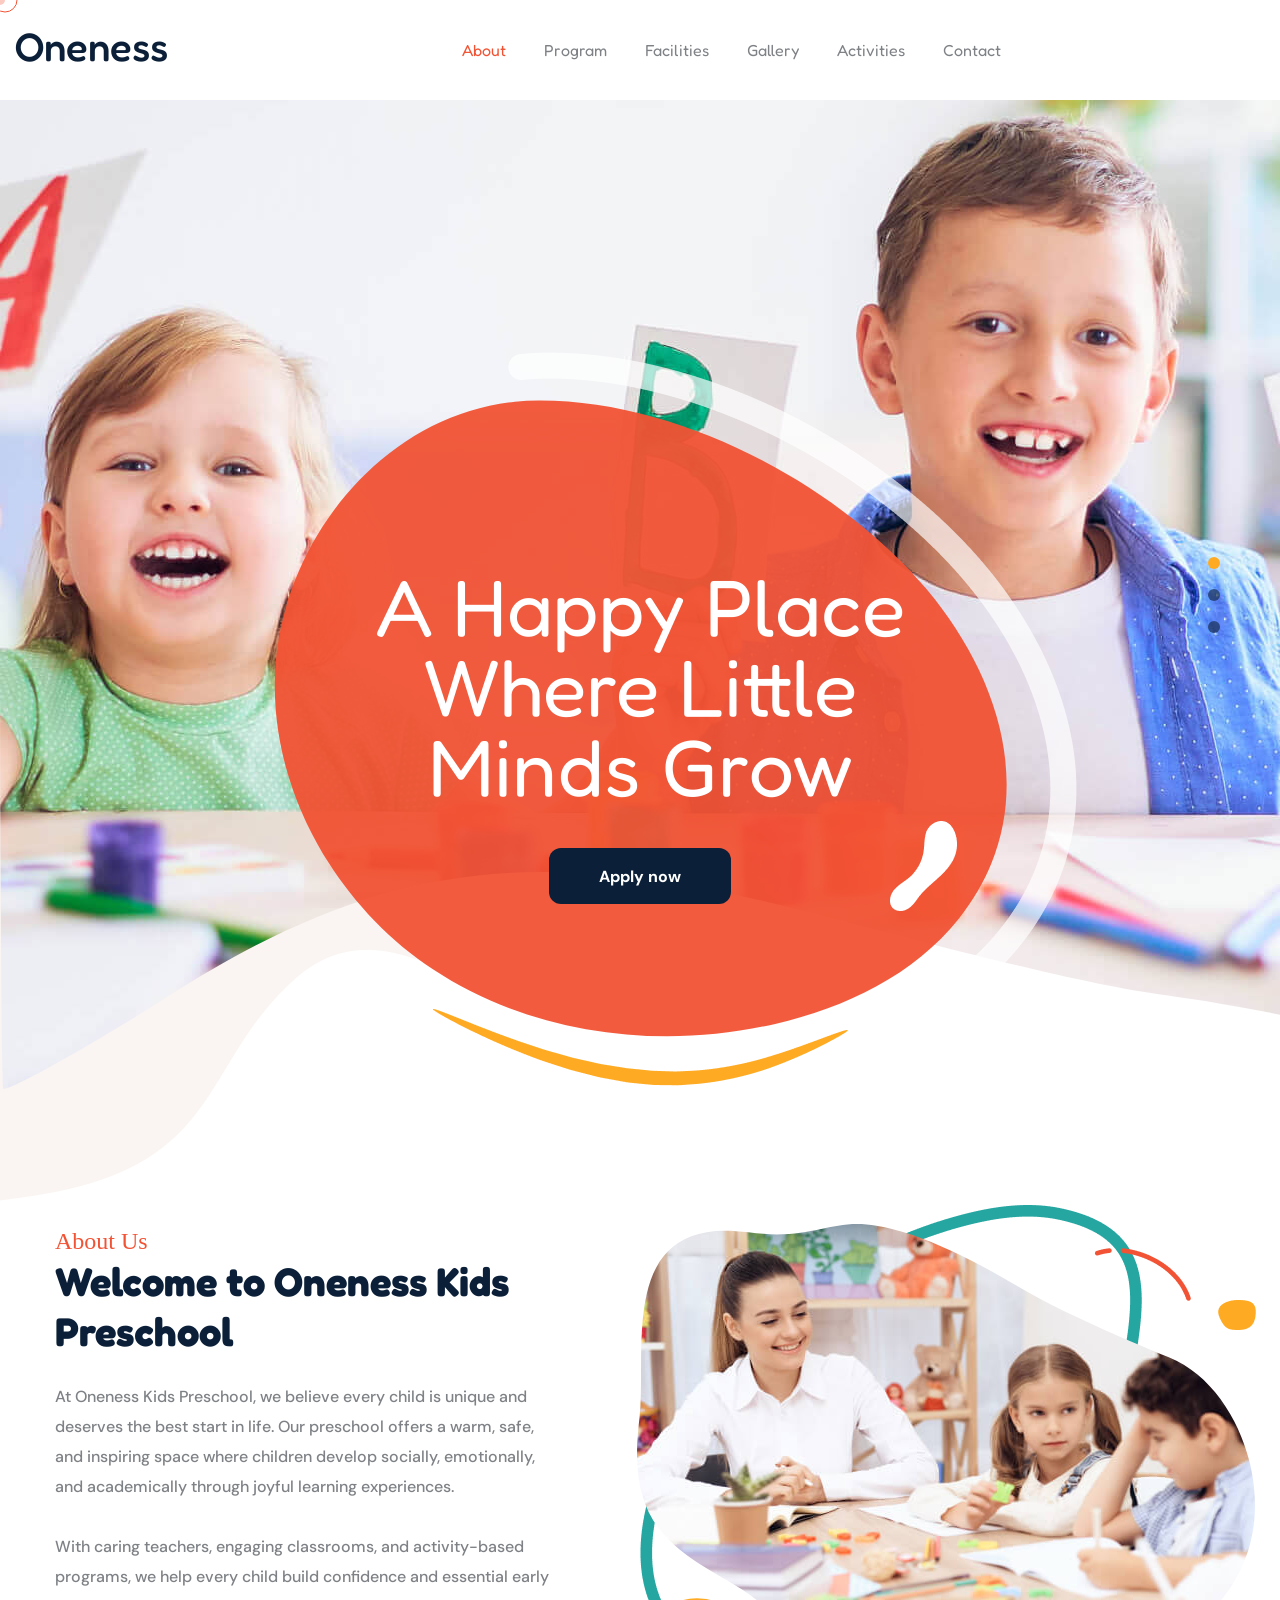
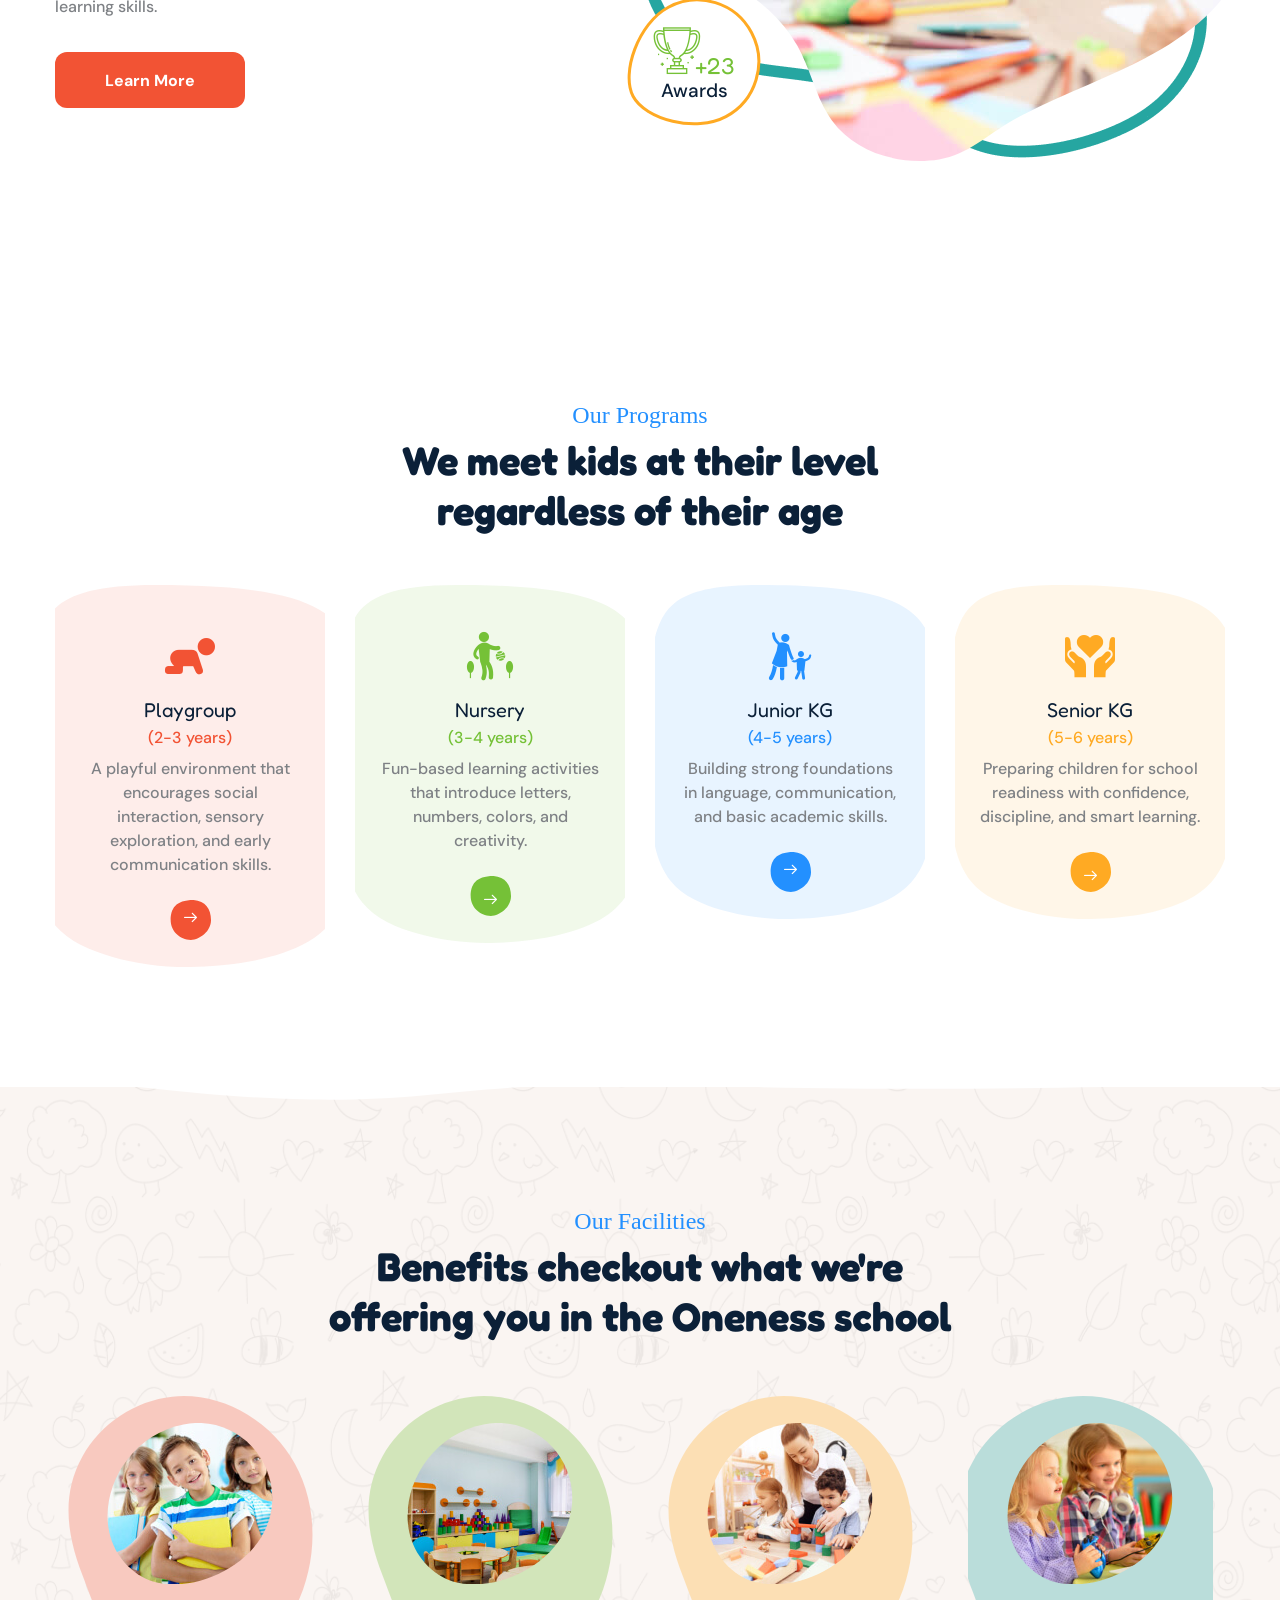
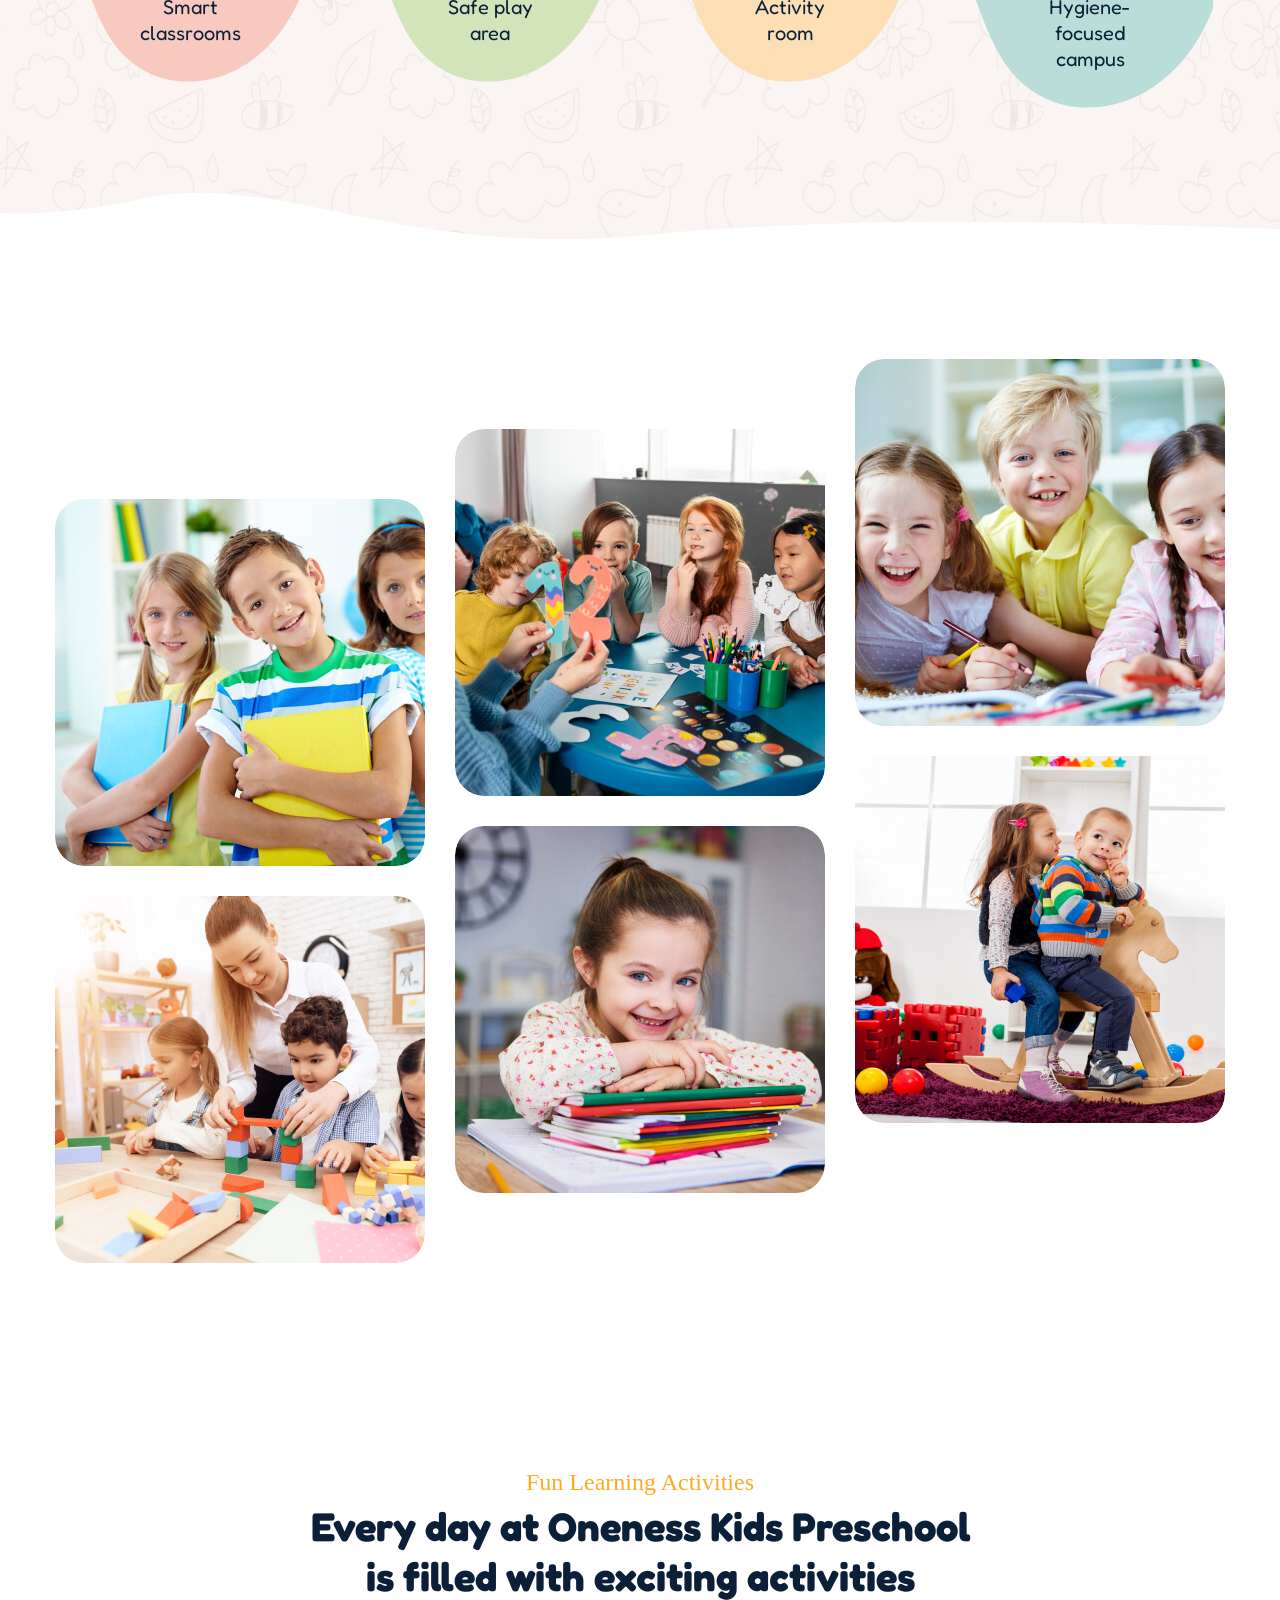
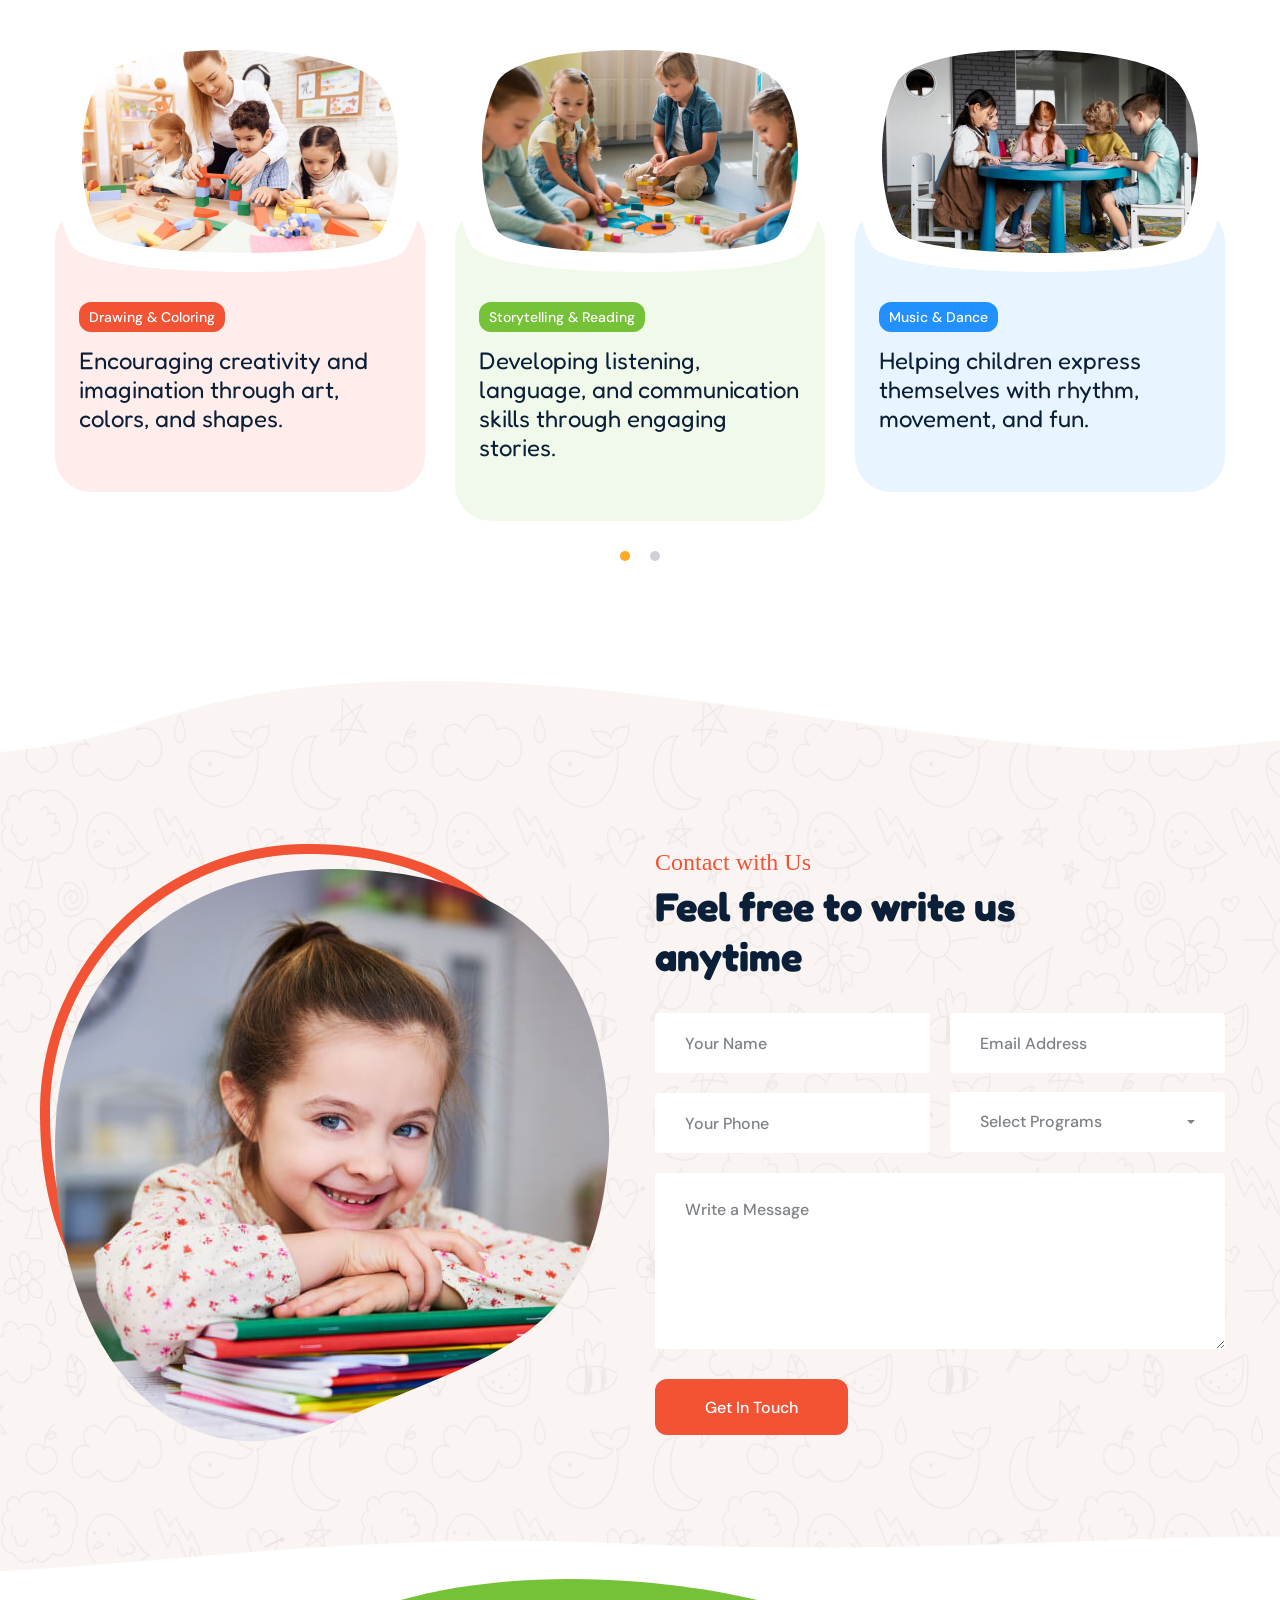
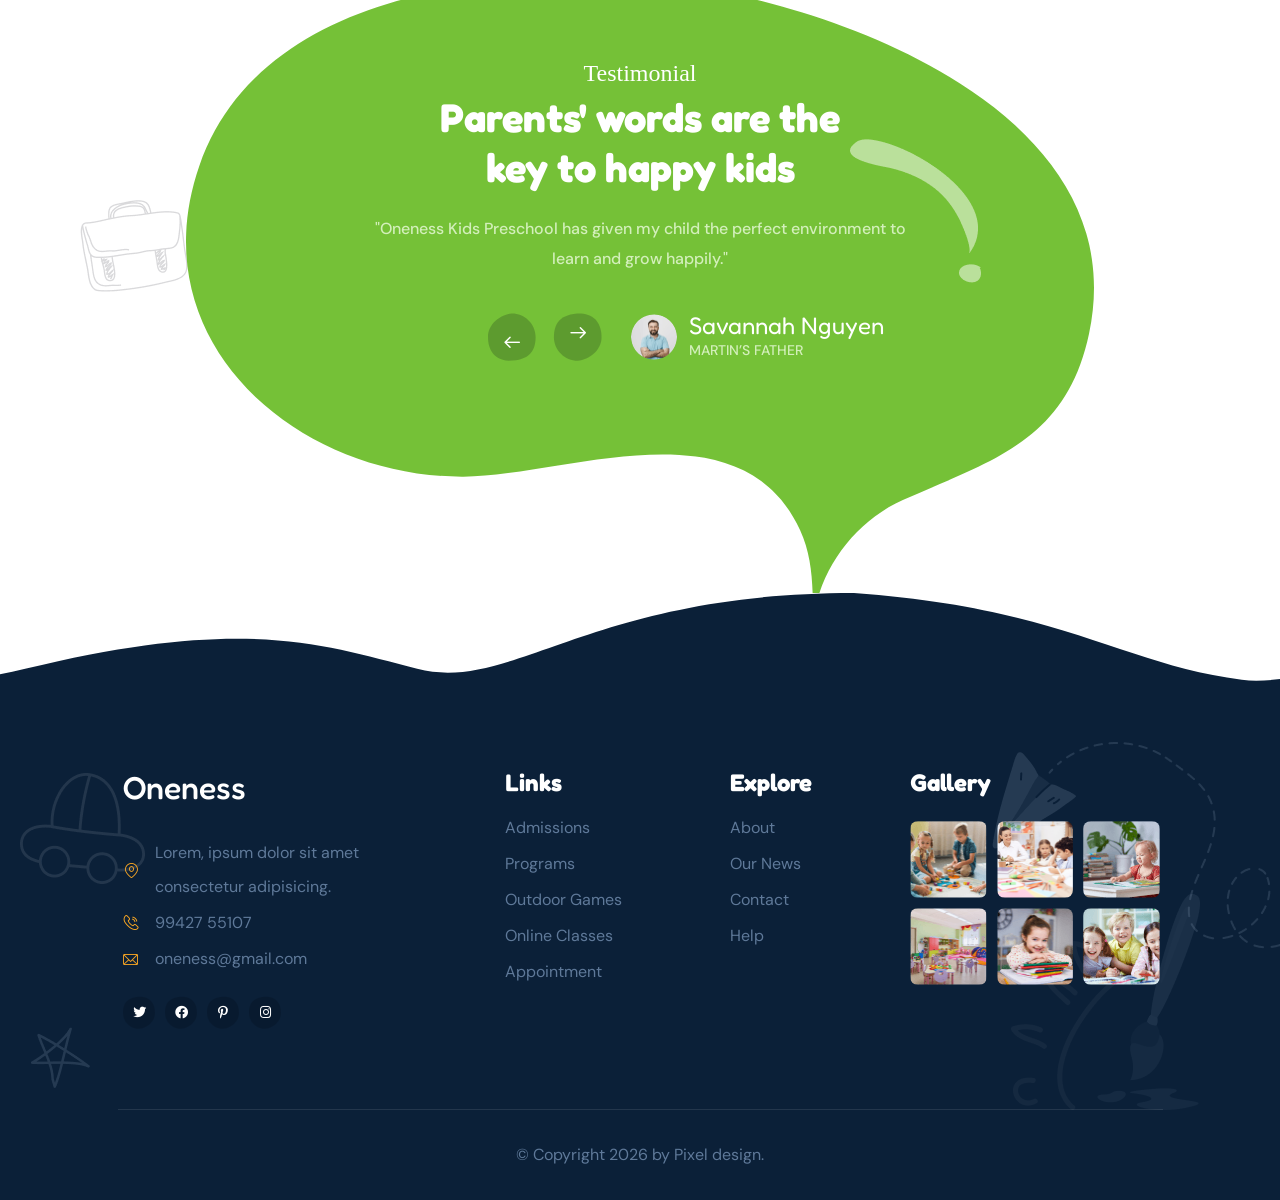
==== index.html @ 2bb71df6 "fiveth commit" ====
<!DOCTYPE html>
<html lang="en">

<head>
	<meta charset="UTF-8" />
	<meta name="viewport" content="width=device-width, initial-scale=1.0" />
	<title>Home Two || Kidearn || HTML Template For Kindergarten & Baby Care</title>
	<!-- favicons Icons -->
	<link rel="apple-touch-icon" sizes="180x180" href="assets/images/favicons/apple-touch-icon.png" />
	<link rel="icon" type="image/png" sizes="32x32" href="assets/images/favicons/favicon-32x32.png" />
	<link rel="icon" type="image/png" sizes="16x16" href="assets/images/favicons/favicon-16x16.png" />
	<link rel="manifest" href="assets/images/favicons/site.webmanifest" />
	<meta name="description"
		content="Kidearn is a modern HTML Template for kindergarten, preschool, nursery and primary schools. The template perfectly fits for child care, babysitting, education and children related schools, websites and businesses." />

	<!-- fonts -->
	<link rel="preconnect" href="https://fonts.googleapis.com">
	<link rel="preconnect" href="https://fonts.googleapis.com">
	<link rel="preconnect" href="https://fonts.gstatic.com" crossorigin>
	<link
		href="https://fonts.googleapis.com/css2?family=DM+Sans:ital,opsz,wght@0,9..40,400;0,9..40,500;0,9..40,600;0,9..40,700;1,9..40,400;1,9..40,500;1,9..40,600;1,9..40,700&family=Fredoka:wght@700&family=Schoolbell&display=swap"
		rel="stylesheet">

	<link rel="stylesheet" href="assets/vendors/bootstrap/css/bootstrap.min.css" />
	<link rel="stylesheet" href="assets/vendors/bootstrap-select/bootstrap-select.min.css" />
	<link rel="stylesheet" href="assets/vendors/animate/animate.min.css" />
	<link rel="stylesheet" href="assets/vendors/fontawesome/css/all.min.css" />
	<link rel="stylesheet" href="assets/vendors/jquery-ui/jquery-ui.css" />
	<link rel="stylesheet" href="assets/vendors/jarallax/jarallax.css" />
	<link rel="stylesheet" href="assets/vendors/jquery-magnific-popup/jquery.magnific-popup.css" />
	<link rel="stylesheet" href="assets/vendors/nouislider/nouislider.min.css" />
	<link rel="stylesheet" href="assets/vendors/nouislider/nouislider.pips.css" />
	<link rel="stylesheet" href="assets/vendors/tiny-slider/tiny-slider.css" />
	<link rel="stylesheet" href="assets/vendors/kidearn-icons/style.css" />
	<link rel="stylesheet" href="assets/vendors/owl-carousel/css/owl.carousel.min.css" />
	<link rel="stylesheet" href="assets/vendors/owl-carousel/css/owl.theme.default.min.css" />

	<!-- template styles -->
	<link rel="stylesheet" href="assets/css/kidearn.css" />
</head>

<body class="custom-cursor">

	<div class="custom-cursor__cursor"></div>
	<div class="custom-cursor__cursor-two"></div>

	<div class="preloader">
		<div class="preloader__image" style="background-image: url(assets/images/loader.png);"></div>
	</div>
	<!-- /.preloader -->
	<div class="page-wrapper">
		<header class="main-header main-header--two sticky-header sticky-header--one-page">
			<div class="container-fluid">
				<div class="main-header__inner">
					<div class="main-header__logo">
						<a href="index.html">
							<!-- <img src="assets/images/logo-dark.png" alt="Kidearn HTML" width="139"> -->
							 <h1>Oneness</h1>
						</a>
					</div><!-- /.main-header__logo -->

					<nav class="main-header__nav main-menu">
						<ul class="main-menu__list one-page-scroll-menu">
							<li class="scrollToLink"><a href="">About</a></li>
							<li class="scrollToLink"><a href="">Program</a></li>
							<li class="scrollToLink"><a href="">Facilities</a></li>
							<li class="scrollToLink"><a href="">Gallery</a></li>
							<li class="scrollToLink"><a href="">Activities</a></li>
							<li class="scrollToLink"><a href="">Contact</a></li>
						</ul>
					</nav><!-- /.main-header__nav -->
					<div class="main-header__right">
						<div class="mobile-nav__btn mobile-nav__toggler">
							<span></span>
							<span></span>
							<span></span>
						</div><!-- /.mobile-nav__toggler -->
						
					</div><!-- /.main-header__right -->
				</div><!-- /.main-header__inner -->
			</div><!-- /.container-fluid -->
		</header><!-- /.main-header -->
		<!--Hero Banner Start-->
		<section class="banner-two" id="home">
			<div class="banner-two__shape1 kidearn-splax"
				style="background-image: url(assets/images/shapes/banner-2-shape-1.png);" data-para-options='{
		"orientation": "up",
		"scale": 1.1,
		"overflow": true
		}'>
			</div>
			<div class="banner-two__carousel kidearn-owl__carousel owl-carousel" data-owl-options='{
		"loop": true,
		"animateOut": "fadeOut",
		"animateIn": "fadeInUpBig",
		"items": 1,
		"autoplay": true,
		"autoplayTimeout": 7000,
		"smartSpeed": 1000,
		"nav": false,
        "navText": ["<span class=\"icon-left-arrow\"></span>","<span class=\"icon-right-arrow\"></span>"],
		"dots": true,
		"margin": 0
	    }'>
				<div class="item">
					<div class="banner-two__item">
						<div class="banner-two__bg"
							style="background-image: url(assets/images/backgrounds/hero-banner-2.jpg);"></div>
						<div class="container">
							<div class="row">
								<div class="col-lg-12">
									<div class="banner-two__content">
										<div class="banner-two__shape2">
											<img src="assets/images/shapes/banner-2-shape-2.png" alt="kidearn" />
										</div>
										<div class="banner-two__shape3">
											<svg viewBox="0 0 73 73" fill="none" xmlns="http://www.w3.org/2000/svg">
												<circle cx="36" cy="36" r="28" stroke="#FFAA23" stroke-width="14" />
											</svg>
										</div>
										<div class="banner-two__shape4">
											<img src="assets/images/shapes/banner-2-shape-4.png" alt="kidearn" />
										</div>
										<div class="banner-two__shape5">
											<img src="assets/images/shapes/banner-2-shape-3.png" alt="kidearn" />
										</div>
										<div class="banner-two__content__bg"></div>
										<h2 class="banner-two__content__title">A Happy Place <br> Where Little <br>
											Minds Grow</h2>
										<a href="" class="kidearn-btn">
											<span>Apply now</span>
										</a>
									</div>
								</div>
							</div>
						</div>
					</div>
				</div><!-- slider-item -->
				<div class="item">
					<div class="banner-two__item">
						<div class="banner-two__bg"
							style="background-image: url(assets/images/backgrounds/hero-banner-2-2.jpg);"></div>
						<div class="container">
							<div class="row">
								<div class="col-lg-12">
									<div class="banner-two__content">
										<div class="banner-two__shape2">
											<img src="assets/images/shapes/banner-2-shape-2.png" alt="kidearn" />
										</div>
										<div class="banner-two__shape3">
											<svg viewBox="0 0 73 73" fill="none" xmlns="http://www.w3.org/2000/svg">
												<circle cx="36" cy="36" r="28" stroke="#FFAA23" stroke-width="14" />
											</svg>
										</div>
										<div class="banner-two__shape4">
											<img src="assets/images/shapes/banner-2-shape-4.png" alt="kidearn" />
										</div>
										<div class="banner-two__shape5">
											<img src="assets/images/shapes/banner-2-shape-3.png" alt="kidearn" />
										</div>
										<div class="banner-two__content__bg"></div>
										<h2 class="banner-two__content__title">A Happy Place <br> Where Little <br>
											Minds Grow</h2>
										<a href="" class="kidearn-btn">
											<span>Apply now</span>
										</a>
									</div>
								</div>
							</div>
						</div>
					</div>
				</div><!-- slider-item -->
				<div class="item">
					<div class="banner-two__item">
						<div class="banner-two__bg"
							style="background-image: url(assets/images/backgrounds/hero-banner-2-3.jpg);"></div>
						<div class="container">
							<div class="row">
								<div class="col-lg-12">
									<div class="banner-two__content">
										<div class="banner-two__shape2">
											<img src="assets/images/shapes/banner-2-shape-2.png" alt="kidearn" />
										</div>
										<div class="banner-two__shape3">
											<svg viewBox="0 0 73 73" fill="none" xmlns="http://www.w3.org/2000/svg">
												<circle cx="36" cy="36" r="28" stroke="#FFAA23" stroke-width="14" />
											</svg>
										</div>
										<div class="banner-two__shape4">
											<img src="assets/images/shapes/banner-2-shape-4.png" alt="kidearn" />
										</div>
										<div class="banner-two__shape5">
											<img src="assets/images/shapes/banner-2-shape-3.png" alt="kidearn" />
										</div>
										<div class="banner-two__content__bg"></div>
										<h2 class="banner-two__content__title">A Happy Place <br> Where Little <br>
											Minds Grow</h2>
										<a href="" class="kidearn-btn">
											<span>Apply now</span>
										</a>
									</div>
								</div>
							</div>
						</div>
					</div>
				</div><!-- slider-item -->
			</div>
		</section>
		<section class="about-two" id="about">
			<div class="container">
				<div class="row">
					<div class="col-xl-6 wow fadeInLeft" data-wow-delay="200ms">
						<div class="about-two__content">
							<div class="sec-title text-left">

								<h6 class="sec-title__tagline">About Us</h6><!-- /.sec-title__tagline -->

								<h3 class="sec-title__title">Welcome to Oneness Kids Preschool</h3>
								<!-- /.sec-title__title -->
							</div><!-- /.sec-title -->
							<p class="about-two__content__text">
								At Oneness Kids Preschool, we believe every child is unique and deserves the best start in life. Our preschool offers a warm, safe, and inspiring space where children develop socially, emotionally, and academically through joyful learning experiences.
<br><br>With caring teachers, engaging classrooms, and activity-based programs, we help every child build confidence and essential early learning skills.

							</p>
							<a href="" class="kidearn-btn">
								<span>Learn More</span>
							</a>
						</div>
					</div>
					<div class="col-xl-6 wow fadeInRight" data-wow-delay="300ms">
						<div class="about-two__image">
							<div class="about-two__image__one kidearn-tilt"
								data-tilt-options='{ "glare": false, "maxGlare": 0, "maxTilt": 5, "speed": 700, "scale": 1 }'>
								<img src="assets/images/resources/about-2-1.jpg" alt="kidearn" />
							</div>
							<div class="about-two__image__border wow fadeInUp" data-wow-delay="400ms">
								<img src="assets/images/shapes/about-2-shape-1.png" alt="kidearn" />
							</div>
							<div class="about-two__image__leaf kidearn-splax" data-para-options='{
						"orientation": "right",
						"scale": 1.5,
						"overflow": true
						}'>
								<img src="assets/images/shapes/about-2-shape-2.png" alt="kidearn" />
							</div>
							<div class="about-two__awards wow fadeInUp" data-wow-delay="500ms">
								<div class="about-two__awards__bg">
									<svg xmlns="http://www.w3.org/2000/svg" viewBox="0 0 134 128">
										<path
											d="M41.3822 9.23544C71.4687 -6.84672 108.734 4.59028 124.619 34.801C140.508 65.02 129.004 102.563 98.9119 118.648C83.9233 126.66 63.7648 127.448 45.7028 123.188C27.5873 118.916 12.0817 109.694 6.05221 98.2289C0.0207618 86.7604 1.14682 68.6365 7.80242 51.1134C14.4384 33.6419 26.3954 17.254 41.3822 9.23544Z" />
									</svg>
								</div>
								<div class="about-two__awards-top">
									<div class="about-two__awards__icon"><span class="icon-trophy"></span></div>
									<div class="about-two__awards__number">
										+<span class="count-box">
											<span class="count-text" data-stop="23" data-speed="1500"></span>
										</span>
									</div>
								</div>
								<p class="about-two__awards__title">Awards</p>
							</div>
						</div>
					</div>
				</div>
			</div>
		</section>
		<section class="program-two" id="program">
			<div class="container">
				<div class="sec-title text-center">

					<h6 class="sec-title__tagline">Our Programs</h6><!-- /.sec-title__tagline -->

					<h3 class="sec-title__title">We meet kids at their level<br> regardless of their age</h3>
					<!-- /.sec-title__title -->
				</div><!-- /.sec-title -->
				<div class="row gutter-y-30">
					<div class="col-lg-3 col-md-6">
						<div class="program-two__item wow fadeInUp" data-wow-duration='1500ms' data-wow-delay='00ms'
							style='--accent-color: #F25334;'>
							<div class="program-two__item__bg"></div>
							<div class="program-two__item__icon">
								<span class="icon-crawling-baby-silhouette"></span>
							</div><!-- /.program-two__item__icon -->
							<div class="program-two__item__content">
								<h3 class="program-two__item__title"><a href="">Playgroup</a></h3>
								<!-- /.program-two__item__title -->
								<div class="program-two__item__age">(2-3 years)</div><!-- /.program-two__item__age -->
								<p class="program-two__item__text">A playful environment that encourages social interaction, sensory exploration, and early communication skills.</p>
								<!-- /.program-two__item__text -->
								<a class="program-two__item__rm" href=""><span
										class="icon-right-arrow"></span></a><!-- /.program-two__item__text -->
							</div><!-- /.program-two__item__content -->
						</div><!-- /.program-two__item__one -->
					</div><!-- /.program-item -->
					<div class="col-lg-3 col-md-6">
						<div class="program-two__item program-two__item--order wow fadeInUp" data-wow-duration='1500ms'
							data-wow-delay='100ms' style='--accent-color: #75C137;'>
							<div class="program-two__item__bg"></div>
							<div class="program-two__item__icon">
								<span class="icon-playtime"></span>
							</div><!-- /.program-two__item__icon -->
							<div class="program-two__item__content">
								<h3 class="program-two__item__title"><a href="">Nursery</a>
								</h3><!-- /.program-two__item__title -->
								<div class="program-two__item__age">(3-4 years)</div><!-- /.program-two__item__age -->
								<p class="program-two__item__text">Fun-based learning activities that introduce letters, numbers, colors, and creativity.</p>
								<!-- /.program-two__item__text -->
								<a class="program-two__item__rm" href=""><span
										class="icon-right-arrow"></span></a><!-- /.program-two__item__text -->
							</div><!-- /.program-two__item__content -->
						</div><!-- /.program-two__item__one -->
					</div><!-- /.program-item -->
					<div class="col-lg-3 col-md-6">
						<div class="program-two__item wow fadeInUp" data-wow-duration='1500ms' data-wow-delay='200ms'
							style='--accent-color: #2390FF;'>
							<div class="program-two__item__bg"></div>
							<div class="program-two__item__icon">
								<span class="icon-fun"></span>
							</div><!-- /.program-two__item__icon -->
							<div class="program-two__item__content">
								<h3 class="program-two__item__title"><a
										href="">Junior KG</a></h3>
								<!-- /.program-two__item__title -->
								<div class="program-two__item__age">(4-5 years)</div><!-- /.program-two__item__age -->
								<p class="program-two__item__text">Building strong foundations in language, communication, and basic academic skills.</p>
								<!-- /.program-two__item__text -->
								<a class="program-two__item__rm" href=""><span
										class="icon-right-arrow"></span></a><!-- /.program-two__item__text -->
							</div><!-- /.program-two__item__content -->
						</div><!-- /.program-two__item__one -->
					</div><!-- /.program-item -->
					<div class="col-lg-3 col-md-6">
						<div class="program-two__item program-two__item--order wow fadeInUp" data-wow-duration='1500ms'
							data-wow-delay='300ms' style='--accent-color: #FFAA23;'>
							<div class="program-two__item__bg"></div>
							<div class="program-two__item__icon">
								<span class="icon-charity"></span>
							</div><!-- /.program-two__item__icon -->
							<div class="program-two__item__content">
								<h3 class="program-two__item__title"><a href="">Senior KG</a>
								</h3><!-- /.program-two__item__title -->
								<div class="program-two__item__age">(5-6 years)</div><!-- /.program-two__item__age -->
								<p class="program-two__item__text">Preparing children for school readiness with confidence, discipline, and smart learning.</p>
								<!-- /.program-two__item__text -->
								<a class="program-two__item__rm" href=""><span
										class="icon-right-arrow"></span></a><!-- /.program-two__item__text -->
							</div><!-- /.program-two__item__content -->
						</div><!-- /.program-two__item__one -->
					</div><!-- /.program-item -->
				</div>
			</div>
		</section>
		<section class="service-two" id="service">
			<div class="service-two__bg" style="background-image: url(assets/images/shapes/service-bg-2.png);"></div>
			<div class="container">
				<div class="sec-title text-center">

					<h6 class="sec-title__tagline">Our Facilities</h6><!-- /.sec-title__tagline -->

					<h3 class="sec-title__title">Benefits checkout what we're<br> offering you in the Oneness school
					</h3><!-- /.sec-title__title -->
				</div><!-- /.sec-title -->
				<div class="row gutter-y-30">
					<div class="col-lg-3 col-md-6 wow fadeInUp" data-wow-delay="100ms">
						<div class="service-two__item" style="--accent-color: #F8C9BF;">
							<div class="service-two__item__image kidearn-tilt"
								data-tilt-options='{ "glare": false, "maxGlare": 0, "maxTilt": 10, "speed": 700, "scale": 1 }'>
								<img src="assets/images/resources/service-2-1.jpg" alt="kidearn" />
							</div>
							<h4 class="service-two__item__title">Smart classrooms </h4>
						</div>
					</div><!-- /.service-item -->
					<div class="col-lg-3 col-md-6 wow fadeInUp" data-wow-delay="200ms">
						<div class="service-two__item" style="--accent-color: #D2E5BA;">
							<div class="service-two__item__image kidearn-tilt"
								data-tilt-options='{ "glare": false, "maxGlare": 0, "maxTilt": 10, "speed": 700, "scale": 1 }'>
								<img src="assets/images/resources/service-2-2.jpg" alt="kidearn" />
							</div>
							<h4 class="service-two__item__title">Safe play area </h4>
						</div>
					</div><!-- /.service-item -->
					<div class="col-lg-3 col-md-6 wow fadeInUp" data-wow-delay="300ms">
						<div class="service-two__item" style="--accent-color: #FCDFB4;">
							<div class="service-two__item__image kidearn-tilt"
								data-tilt-options='{ "glare": false, "maxGlare": 0, "maxTilt": 10, "speed": 700, "scale": 1 }'>
								<img src="assets/images/resources/service-2-3.jpg" alt="kidearn" />
							</div>
							<h4 class="service-two__item__title"> Activity room </h4>
						</div>
					</div><!-- /.service-item -->
					<div class="col-lg-3 col-md-6 wow fadeInUp" data-wow-delay="400ms">
						<div class="service-two__item" style="--accent-color: #BADDDA;">
							<div class="service-two__item__image kidearn-tilt"
								data-tilt-options='{ "glare": false, "maxGlare": 0, "maxTilt": 10, "speed": 700, "scale": 1 }'>
								<img src="assets/images/resources/service-2-4.jpg" alt="kidearn" />
							</div>
							<h4 class="service-two__item__title"> Hygiene-focused campus </h4>
						</div>
					</div><!-- /.service-item -->
				</div>
			</div>
		</section>
		<section class="gallery-one gallery-one--home-two">
			<div class="container">
				<div class="row masonry-layout filter-layout">
					<div class="col-md-6 col-lg-4 filter-item marketing">
						<div class="gallery-one__card gallery-one__card--mt140">
							<img src="assets/images/gallery/gallery-1-1.jpg" alt="">
							<div class="gallery-one__card__hover">
								<a href="assets/images/gallery/gallery-1-1.jpg" class="img-popup">
									<span class="gallery-one__card__icon"></span>
								</a>
							</div><!-- /.gallery-one__card__hover -->
						</div><!-- /.gallery-one__card -->
					</div><!-- /.col-md-6 col-lg-4 -->
					<div class="col-md-6 col-lg-4 filter-item marketing">
						<div class="gallery-one__card gallery-one__card--mt70">
							<img src="assets/images/gallery/gallery-1-2.jpg" alt="">
							<div class="gallery-one__card__hover">
								<a href="assets/images/gallery/gallery-1-2.jpg" class="img-popup">
									<span class="gallery-one__card__icon"></span>
								</a>
							</div><!-- /.gallery-one__card__hover -->
						</div><!-- /.gallery-one__card -->
					</div><!-- /.col-md-6 col-lg-4 -->
					<div class="col-md-6 col-lg-4 filter-item development">
						<div class="gallery-one__card">
							<img src="assets/images/gallery/gallery-1-3.jpg" alt="">
							<div class="gallery-one__card__hover">
								<a href="assets/images/gallery/gallery-1-3.jpg" class="img-popup">
									<span class="gallery-one__card__icon"></span>
								</a>
							</div><!-- /.gallery-one__card__hover -->
						</div><!-- /.gallery-one__card -->
					</div><!-- /.col-md-6 col-lg-4 -->
					<div class="col-md-6 col-lg-4 filter-item design">
						<div class="gallery-one__card">
							<img src="assets/images/gallery/gallery-1-6.jpg" alt="">
							<div class="gallery-one__card__hover">
								<a href="assets/images/gallery/gallery-1-6.jpg" class="img-popup">
									<span class="gallery-one__card__icon"></span>
								</a>
							</div><!-- /.gallery-one__card__hover -->
						</div><!-- /.gallery-one__card -->
					</div><!-- /.col-md-6 col-lg-4 -->
					<div class="col-md-6 col-lg-4 filter-item development">
						<div class="gallery-one__card">
							<img src="assets/images/gallery/gallery-1-5.jpg" alt="">
							<div class="gallery-one__card__hover">
								<a href="assets/images/gallery/gallery-1-5.jpg" class="img-popup">
									<span class="gallery-one__card__icon"></span>
								</a>
							</div><!-- /.gallery-one__card__hover -->
						</div><!-- /.gallery-one__card -->
					</div><!-- /.col-md-6 col-lg-4 -->
					<div class="col-md-6 col-lg-4 filter-item marketing">
						<div class="gallery-one__card">
							<img src="assets/images/gallery/gallery-1-4.jpg" alt="">
							<div class="gallery-one__card__hover">
								<a href="assets/images/gallery/gallery-1-4.jpg" class="img-popup">
									<span class="gallery-one__card__icon"></span>
								</a>
							</div><!-- /.gallery-one__card__hover -->
						</div><!-- /.gallery-one__card -->
					</div><!-- /.col-md-6 col-lg-4 -->
				</div><!-- /.row -->
			</div><!-- /.container -->
		</section><!-- /.gallery-one -->
		
		

		<section class="blog-four" id="blog">
			<div class="container">
				<div class="sec-title text-center">

					<h6 class="sec-title__tagline">Fun Learning Activities</h6><!-- /.sec-title__tagline -->

					<h3 class="sec-title__title">Every day at Oneness Kids Preschool <br> is filled with exciting activities</h3>
					<!-- /.sec-title__title -->
				</div><!-- /.sec-title -->
				<div class="blog-four__carousel kidearn-owl__carousel kidearn-owl__carousel--basic-nav owl-carousel owl-theme"
					data-owl-options='{
			"items": 1,
			"margin": 0,
			"loop": false,
			"smartSpeed": 700,
			"nav": false,
			"navText": ["<span class=\"fa fa-angle-left\"></span>","<span class=\"fa fa-angle-right\"></span>"],
			"dots": true,
			"autoplay": false,
			"responsive": {
				"0": {
					"items": 1
				},
				"576": {
					"items": 2,
					"margin": 30
				},
				"992": {
					"items": 3,
					"margin": 30
				}
			}
			}'>
					<div class="item">
						<div class="blog-card-four wow fadeInUp" data-wow-duration='1500ms' data-wow-delay='00ms'
							style='--accent-color: #F25334;'>
							<div class="blog-card-four__image-wrapper">
								<div class="blog-card-four__image">
									<img src="assets/images/blog/blog-4-1.jpg"
										alt="10 Easy steps to more learn about play">
									<div class="blog-card-four__image__layer-wrapper">
										<div class="blog-card-four__image__layer"
											style="background-image: url(assets/images/blog/blog-4-1.jpg);"></div>
										<div class="blog-card-four__image__layer"
											style="background-image: url(assets/images/blog/blog-4-1.jpg);"></div>
										<div class="blog-card-four__image__layer"
											style="background-image: url(assets/images/blog/blog-4-1.jpg);"></div>
										<div class="blog-card-four__image__layer"
											style="background-image: url(assets/images/blog/blog-4-1.jpg);"></div>
									</div>
									<a href="" class="blog-card-four__image__link"><span
											class="sr-only">Encouraging creativity and imagination through art, colors, and shapes.</span><!-- /.sr-only --></a>
								</div><!-- /.blog-card-four__image -->
							</div>
							<div class="blog-card-four__content">
								<div class="blog-card-four__content__top">
									<a href="" class="blog-card-four__category">Drawing & Coloring</a>
								</div><!-- /.blog-card-four__content__top -->
								<h3 class="blog-card-four__title"><a href="">Encouraging creativity and imagination through art, colors, and shapes.</a></h3><!-- /.blog-card-four__title -->
								
							</div><!-- /.blog-card-four__content -->
						</div><!-- /.blog-card-four -->
					</div><!-- /.item -->
					<div class="item">
						<div class="blog-card-four wow fadeInUp" data-wow-duration='1500ms' data-wow-delay='100ms'
							style='--accent-color: #75C137;'>
							<div class="blog-card-four__image-wrapper">
								<div class="blog-card-four__image">
									<img src="assets/images/blog/blog-4-2.jpg"
										alt="The complete kindearn design guideline 2023">
									<div class="blog-card-four__image__layer-wrapper">
										<div class="blog-card-four__image__layer"
											style="background-image: url(assets/images/blog/blog-4-2.jpg);"></div>
										<div class="blog-card-four__image__layer"
											style="background-image: url(assets/images/blog/blog-4-2.jpg);"></div>
										<div class="blog-card-four__image__layer"
											style="background-image: url(assets/images/blog/blog-4-2.jpg);"></div>
										<div class="blog-card-four__image__layer"
											style="background-image: url(assets/images/blog/blog-4-2.jpg);"></div>
									</div>
									<a href="" class="blog-card-four__image__link"><span
											class="sr-only">Developing listening, language, and communication skills through engaging stories.</span><!-- /.sr-only --></a>
								</div><!-- /.blog-card-four__image -->
							</div>
							<div class="blog-card-four__content">
								<div class="blog-card-four__content__top">
									<a href="" class="blog-card-four__category">Storytelling & Reading</a>
									
								</div><!-- /.blog-card-four__content__top -->
								<h3 class="blog-card-four__title"><a href="">Developing listening, language, and communication skills through engaging stories.</a></h3><!-- /.blog-card-four__title -->
								
							</div><!-- /.blog-card-four__content -->
						</div><!-- /.blog-card-four -->
					</div><!-- /.item -->
					<div class="item">
						<div class="blog-card-four wow fadeInUp" data-wow-duration='1500ms' data-wow-delay='200ms'
							style='--accent-color: #2390FF;'>
							<div class="blog-card-four__image-wrapper">
								<div class="blog-card-four__image">
									<img src="assets/images/blog/blog-4-3.jpg"
										alt="Choose the best child care center for you!">
									<div class="blog-card-four__image__layer-wrapper">
										<div class="blog-card-four__image__layer"
											style="background-image: url(assets/images/blog/blog-4-3.jpg);"></div>
										<div class="blog-card-four__image__layer"
											style="background-image: url(assets/images/blog/blog-4-3.jpg);"></div>
										<div class="blog-card-four__image__layer"
											style="background-image: url(assets/images/blog/blog-4-3.jpg);"></div>
										<div class="blog-card-four__image__layer"
											style="background-image: url(assets/images/blog/blog-4-3.jpg);"></div>
									</div>
									<a href="" class="blog-card-four__image__link"><span
											class="sr-only">Helping children express themselves with rhythm, movement, and fun.</span><!-- /.sr-only --></a>
								</div><!-- /.blog-card-four__image -->
							</div>
							<div class="blog-card-four__content">
								<div class="blog-card-four__content__top">
									<a href="" class="blog-card-four__category">Music & Dance</a>
									
								</div><!-- /.blog-card-four__content__top -->
								<h3 class="blog-card-four__title"><a href="">Helping children express themselves with rhythm, movement, and fun.</a></h3><!-- /.blog-card-four__title -->
								
							</div><!-- /.blog-card-four__content -->
						</div><!-- /.blog-card-four -->
					</div><!-- /.item -->
					<div class="item">
						<div class="blog-card-four wow fadeInUp" data-wow-duration='1500ms' data-wow-delay='00ms'
							style='--accent-color: #F25334;'>
							<div class="blog-card-four__image-wrapper">
								<div class="blog-card-four__image">
									<img src="assets/images/blog/blog-4-1.jpg"
										alt="10 Easy steps to more learn about play">
									<div class="blog-card-four__image__layer-wrapper">
										<div class="blog-card-four__image__layer"
											style="background-image: url(assets/images/blog/blog-4-1.jpg);"></div>
										<div class="blog-card-four__image__layer"
											style="background-image: url(assets/images/blog/blog-4-1.jpg);"></div>
										<div class="blog-card-four__image__layer"
											style="background-image: url(assets/images/blog/blog-4-1.jpg);"></div>
										<div class="blog-card-four__image__layer"
											style="background-image: url(assets/images/blog/blog-4-1.jpg);"></div>
									</div>
									<a href="" class="blog-card-four__image__link"><span
											class="sr-only">Building strength, coordination, and teamwork through active play.</span><!-- /.sr-only --></a>
								</div><!-- /.blog-card-four__image -->
							</div>
							<div class="blog-card-four__content">
								<div class="blog-card-four__content__top">
									<a href="" class="blog-card-four__category">Outdoor Play</a>
									
								</div><!-- /.blog-card-four__content__top -->
								<h3 class="blog-card-four__title"><a href="">Building strength, coordination, and teamwork through active play.</a></h3><!-- /.blog-card-four__title -->
								
							</div><!-- /.blog-card-four__content -->
						</div><!-- /.blog-card-four -->
					</div>
					<div class="item">
						<div class="blog-card-four wow fadeInUp" data-wow-duration='1500ms' data-wow-delay='00ms'
							style='--accent-color: #F25334;'>
							<div class="blog-card-four__image-wrapper">
								<div class="blog-card-four__image">
									<img src="assets/images/blog/blog-4-1.jpg"
										alt="10 Easy steps to more learn about play">
									<div class="blog-card-four__image__layer-wrapper">
										<div class="blog-card-four__image__layer"
											style="background-image: url(assets/images/blog/blog-4-1.jpg);"></div>
										<div class="blog-card-four__image__layer"
											style="background-image: url(assets/images/blog/blog-4-1.jpg);"></div>
										<div class="blog-card-four__image__layer"
											style="background-image: url(assets/images/blog/blog-4-1.jpg);"></div>
										<div class="blog-card-four__image__layer"
											style="background-image: url(assets/images/blog/blog-4-1.jpg);"></div>
									</div>
									<a href="" class="blog-card-four__image__link"><span
											class="sr-only">Improving problem-solving and logical thinking skills.</span><!-- /.sr-only --></a>
								</div><!-- /.blog-card-four__image -->
							</div>
							<div class="blog-card-four__content">
								<div class="blog-card-four__content__top">
									<a href="" class="blog-card-four__category">Puzzle Games</a>
									
								</div><!-- /.blog-card-four__content__top -->
								<h3 class="blog-card-four__title"><a href="">Improving problem-solving and logical thinking skills.</a></h3><!-- /.blog-card-four__title -->
								
							</div><!-- /.blog-card-four__content -->
						</div><!-- /.blog-card-four -->
					</div>
					<div class="item">
						<div class="blog-card-four wow fadeInUp" data-wow-duration='1500ms' data-wow-delay='00ms'
							style='--accent-color: #F25334;'>
							<div class="blog-card-four__image-wrapper">
								<div class="blog-card-four__image">
									<img src="assets/images/blog/blog-4-1.jpg"
										alt="10 Easy steps to more learn about play">
									<div class="blog-card-four__image__layer-wrapper">
										<div class="blog-card-four__image__layer"
											style="background-image: url(assets/images/blog/blog-4-1.jpg);"></div>
										<div class="blog-card-four__image__layer"
											style="background-image: url(assets/images/blog/blog-4-1.jpg);"></div>
										<div class="blog-card-four__image__layer"
											style="background-image: url(assets/images/blog/blog-4-1.jpg);"></div>
										<div class="blog-card-four__image__layer"
											style="background-image: url(assets/images/blog/blog-4-1.jpg);"></div>
									</div>
									<a href="" class="blog-card-four__image__link"><span
											class="sr-only">Developing fine motor skills and early writing confidence.</span><!-- /.sr-only --></a>
								</div><!-- /.blog-card-four__image -->
							</div>
							<div class="blog-card-four__content">
								<div class="blog-card-four__content__top">
									<a href="" class="blog-card-four__category">Handwriting Practice</a>
									
								</div><!-- /.blog-card-four__content__top -->
								<h3 class="blog-card-four__title"><a href="">Developing fine motor skills and early writing confidence.</a></h3><!-- /.blog-card-four__title -->
								
							</div><!-- /.blog-card-four__content -->
						</div><!-- /.blog-card-four -->
					</div>
				</div><!-- /.row -->
			</div><!-- /.container -->
		</section><!-- /.blog-four -->
		<section class="contact-two" style="background-image: url(assets/images/shapes/contact-bg-1.png);" id="contact">
			<div class="container">
				<div class="row">
					<div class="col-lg-6 wow fadeInUp" data-wow-delay="200ms">
						<div class="contact-two__thumb">
							<div class="contact-two__thumb__main kidearn-tilt"
								data-tilt-options='{ "glare": false, "maxGlare": 0, "maxTilt": 3, "speed": 700, "scale": 1 }'>
								<img src="assets/images/resources/contact-1-1.jpg" alt="kidearn" /></div>
							<div class="contact-two__thumb__border wow fadeInLeft" data-wow-delay="300ms"><img
									src="assets/images/shapes/contact-1-shape-1.png" alt="kidearn" /></div>
						</div>
					</div>
					<div class="col-lg-6 wow fadeInRight" data-wow-delay="200ms">
						<div class="sec-title text-left">

							<h6 class="sec-title__tagline">Contact with Us</h6><!-- /.sec-title__tagline -->

							<h3 class="sec-title__title">Feel free to write us <br> anytime</h3>
							<!-- /.sec-title__title -->
						</div><!-- /.sec-title -->
						<form class="contact-one__form contact-form-validated form-one"
							action="https://bracketweb.com/kidearn-html/inc/sendemail.php">
							<div class="form-one__group">
								<div class="form-one__control ">
									<input type="text" name="name" placeholder="Your Name">
								</div><!-- /.form-one__control  -->
								<div class="form-one__control ">
									<input type="email" name="email" placeholder="Email Address">
								</div><!-- /.form-one__control  -->
								<div class="form-one__control ">
									<input type="text" name="phone" placeholder="Your Phone">
								</div><!-- /.form-one__control  -->
								<div class="form-one__control ">
									<div class="form-one__control__select">
										<label class="sr-only" for="language-select">Select Programs</label>
										<!-- /#language-select.sr-only -->
										<select class="selectpicker" id="language-select">
											<option value="Select programs">Select Programs</option>
											<option value="Select programs 01">Select Programs 01</option>
											<option value="Select programs 02">Select Programs 02</option>
										</select>
									</div><!-- /.main-menu__language -->

								</div><!-- /.form-one__control  -->
								<div class="form-one__control form-one__control--full">
									<textarea name="message" placeholder="Write a Message"></textarea><!-- /# -->
								</div><!-- /.form-one__control -->
								<div class="form-one__control form-one__control--full">
									<button type="submit" class="kidearn-btn kidearn-btn--xl"><span>Get In
											Touch</span></button>
								</div><!-- /.form-one__control -->
							</div><!-- /.form-one__group -->
						</form>
					</div>
				</div>
			</div><!-- /.container -->
		</section><!-- /.contact-one -->
		<section class="testimonial-one testimonial-one--home-two">
			<div class="testimonial-one__left-shape kidearn-splax" data-para-options='{
		"orientation": "left",
		"scale": 2.5,
		"overflow": true
		}'>
				<img src="assets/images/shapes/testimonial-shape-2.png" alt="kidearn" />
			</div>
			<div class="testimonial-one__right-shape kidearn-splax" data-para-options='{
		"orientation": "right",
		"scale": 2.5,
		"overflow": true
		}'>
				<img src="assets/images/shapes/testimonial-shape-3.png" alt="kidearn" />
			</div>
			<div class="container">
				<div class="testimonial-one__area">
					<div class="testimonial-one__bg"></div>
					<div class="testimonial-one__bg-shape kidearn-splax"
						style="background-image: url(assets/images/shapes/testimonial-shape-4.png);" data-para-options='{
				"orientation": "right",
				"scale": 1.2,
				"delay": ".3",
				"transition": "cubic-bezier(0,0,0,1)",
				"overflow": true
				}'>
					</div>
					<div class="sec-title text-center">

						<h6 class="sec-title__tagline">Testimonial</h6><!-- /.sec-title__tagline -->

						<h3 class="sec-title__title">Parents' words are the<br> key to happy kids</h3>
						<!-- /.sec-title__title -->
					</div><!-- /.sec-title -->
					<div class="testimonial-one__carousel kidearn-owl__carousel owl-carousel owl-theme"
						data-owl-options='{
				"items": 1,
				"margin": 0,
				"loop": true,
				"smartSpeed": 700,
				"nav": true,
				"navText": ["<span class=\"icon-left-arrow\"></span>","<span class=\"icon-right-arrow\"></span>"],
				"dots": false,
				"autoplay": false
				}'>
						<div class="item">
							<div class="testimonial-one__item">
								<div class="testimonial-one__item__quote">
									"Oneness Kids Preschool has given my child the perfect environment to learn and grow happily."
								</div>
								<div class="testimonial-one__item__author">
									<img src="assets/images/resources/testi-author-1.png" alt="kidearn" />
									<h5 class="testimonial-one__item__author__name">Savannah Nguyen</h5>
									<p class="testimonial-one__item__author__designation">Martin’s Father</p>
								</div>
							</div>
						</div>
						<div class="item">
							<div class="testimonial-one__item">
								<div class="testimonial-one__item__quote">
									"The teachers are caring, and the activities are wonderful. My child loves going to school every day."
								</div>
								<div class="testimonial-one__item__author">
									<img src="assets/images/resources/testi-author-1.png" alt="kidearn" />
									<h5 class="testimonial-one__item__author__name">Savannah Nguyen</h5>
									<p class="testimonial-one__item__author__designation">Martin’s Father</p>
								</div>
							</div>
						</div>
						<div class="item">
							<div class="testimonial-one__item">
								<div class="testimonial-one__item__quote">
									"Excellent learning atmosphere with great attention to every child."
								</div>
								<div class="testimonial-one__item__author">
									<img src="assets/images/resources/testi-author-1.png" alt="kidearn" />
									<h5 class="testimonial-one__item__author__name">Savannah Nguyen</h5>
									<p class="testimonial-one__item__author__designation">Martin’s Father</p>
								</div>
							</div>
						</div>
					</div>
				</div>
			</div>
		</section>
		<footer class="main-footer">
			<div class="main-footer__bg"></div>
			<!-- /.main-footer__bg -->
			<img src="assets/images/shapes/footer-s-1-1.png" class="main-footer__shape-1" alt="kidearn">
			<img src="assets/images/shapes/footer-s-1-2.png" class="main-footer__shape-2" alt="kidearn">
			<img src="assets/images/shapes/footer-s-1-3.png" class="main-footer__shape-3" alt="kidearn">
			<img src="assets/images/shapes/footer-s-1-4.png" class="main-footer__shape-4" alt="kidearn">
			<div class="main-footer__top">
				<div class="container">
					<div class="row">
						<div class="col-md-6 col-xl-4">
							<div class="footer-widget footer-widget--about">
								<a href="index.html" class="footer-widget__logo">
									<!-- <img src="assets/images/logo-light.png" width="160" alt="Kidearn HTML Template"> -->
									 <h2 style="color: white;">Oneness</h2>
								</a>
								<ul class="list-unstyled footer-widget__info">
									<li>
										<i class="icon-location2 footer-widget__info__icon"></i>
										<a href="">Lorem, ipsum dolor sit amet consectetur adipisicing.</a>
									</li>
									<li>
										<i class="icon-call footer-widget__info__icon"></i>
										<a href="">99427 55107</a>
									</li>
									<li>
										<i class="icon-email1 footer-widget__info__icon"></i>
										<a href="">oneness@gmail.com</a>
									</li>
								</ul><!-- /.list-unstyled -->
								<div class="footer-widget__social">
									<a href="https://twitter.com">
										<i class="fab fa-twitter" aria-hidden="true"></i>
										<span class="sr-only">Twitter</span>
									</a>
									<a href="https://facebook.com">
										<i class="fab fa-facebook" aria-hidden="true"></i>
										<span class="sr-only">Facebook</span>
									</a>
									<a href="https://pinterest.com">
										<i class="fab fa-pinterest-p" aria-hidden="true"></i>
										<span class="sr-only">Pinterest</span>
									</a>
									<a href="https://instagram.com">
										<i class="fab fa-instagram" aria-hidden="true"></i>
										<span class="sr-only">Instagram</span>
									</a>
								</div><!-- /.footer-widget__social -->
							</div><!-- /.footer-widget -->
						</div><!-- /.col-md-6 -->
						<div class="col-md-6 col-xl-2">
							<div class="footer-widget footer-widget--links">
								<h2 class="footer-widget__title">Links</h2><!-- /.footer-widget__title -->
								<ul class="list-unstyled footer-widget__links">
									<li><a href="">Admissions</a></li>
									<li><a href="">Programs</a></li>
									<li><a href="">Outdoor Games</a></li>
									<li><a href="">Online Classes</a></li>
									<li><a href="">Appointment</a></li>
								</ul><!-- /.list-unstyled footer-widget__links -->
							</div><!-- /.footer-widget -->
						</div><!-- /.col-md-6 -->
						<div class="col-md-6 col-xl-2">
							<div class="footer-widget footer-widget--links-two">
								<h2 class="footer-widget__title">Explore</h2><!-- /.footer-widget__title -->
								<ul class="list-unstyled footer-widget__links">
									<li><a href="">About</a></li>
									<li><a href="">Our News</a></li>
									<li><a href="">Contact</a></li>
									<li><a href="">Help</a></li>
								</ul><!-- /.list-unstyled footer-widget__links -->
							</div><!-- /.footer-widget -->
						</div><!-- /.col-md-6 -->
						<div class="col-md-6 col-xl-4">
							<div class="footer-widget footer-widget--gallery">
								<h2 class="footer-widget__title">Gallery</h2><!-- /.footer-widget__title -->
								<ul class="list-unstyled footer-widget__gallery">
									<li>
										<a class="img-popup" href="assets/images/resources/footer-gallery-1.png">
											<img src="assets/images/resources/footer-gallery-1.png"
												alt="footer gallery">
										</a>
									</li>
									<li>
										<a class="img-popup" href="assets/images/resources/footer-gallery-2.png">
											<img src="assets/images/resources/footer-gallery-2.png"
												alt="footer gallery">
										</a>
									</li>
									<li>
										<a class="img-popup" href="assets/images/resources/footer-gallery-3.png">
											<img src="assets/images/resources/footer-gallery-3.png"
												alt="footer gallery">
										</a>
									</li>
									<li>
										<a class="img-popup" href="assets/images/resources/footer-gallery-4.png">
											<img src="assets/images/resources/footer-gallery-4.png"
												alt="footer gallery">
										</a>
									</li>
									<li>
										<a class="img-popup" href="assets/images/resources/footer-gallery-5.png">
											<img src="assets/images/resources/footer-gallery-5.png"
												alt="footer gallery">
										</a>
									</li>
									<li>
										<a class="img-popup" href="assets/images/resources/footer-gallery-6.png">
											<img src="assets/images/resources/footer-gallery-6.png"
												alt="footer gallery">
										</a>
									</li>
								</ul><!-- /.list-unstyled footer-widget__gallery -->

							</div><!-- /.footer-widget -->
						</div><!-- /.col-md-6 -->
					</div><!-- /.row -->
				</div><!-- /.container -->
			</div><!-- /.main-footer__top -->
			<div class="main-footer__bottom">
				<div class="container">
					<div class="main-footer__bottom__inner">
						<p class="main-footer__copyright">
							&copy; Copyright <span class="dynamic-year"></span> by Pixel design.
						</p>
					</div><!-- /.main-footer__inner -->
				</div><!-- /.container -->
			</div><!-- /.main-footer__bottom -->
		</footer><!-- /.main-footer -->

	</div><!-- /.page-wrapper -->



	<div class="mobile-nav__wrapper">
		<div class="mobile-nav__overlay mobile-nav__toggler"></div>
		<!-- /.mobile-nav__overlay -->
		<div class="mobile-nav__content">
			<span class="mobile-nav__close mobile-nav__toggler"><i class="fa fa-times"></i></span>

			<div class="logo-box">
				<h2 style="color: white;">Oneness</h2>
			</div>
			<!-- /.logo-box -->
			<div class="mobile-nav__container"></div>
			<!-- /.mobile-nav__container -->

			<ul class="mobile-nav__contact list-unstyled">
				<li>
					<i class="fa fa-envelope"></i>
					<a href="mailto:needhelp@kidearn.com">oneness@gmail.com</a>
				</li>
				<li>
					<i class="fa fa-phone-alt"></i>
					<a href="tel:666-888-0000">99427 55107</a>
				</li>
			</ul><!-- /.mobile-nav__contact -->
			<div class="mobile-nav__social">
				<a href="https://twitter.com">
					<i class="fab fa-twitter" aria-hidden="true"></i>
					<span class="sr-only">Twitter</span>
				</a>
				<a href="https://facebook.com">
					<i class="fab fa-facebook" aria-hidden="true"></i>
					<span class="sr-only">Facebook</span>
				</a>
				<a href="https://pinterest.com">
					<i class="fab fa-pinterest-p" aria-hidden="true"></i>
					<span class="sr-only">Pinterest</span>
				</a>
				<a href="https://instagram.com">
					<i class="fab fa-instagram" aria-hidden="true"></i>
					<span class="sr-only">Instagram</span>
				</a>
			</div><!-- /.mobile-nav__social -->
		</div>
		<!-- /.mobile-nav__content -->
	</div>
	<!-- /.mobile-nav__wrapper -->
	<div class="search-popup">
		<div class="search-popup__overlay search-toggler"></div>
		<!-- /.search-popup__overlay -->
		<div class="search-popup__content">
			<form role="search" method="get" class="search-popup__form" action="index-2-one-page.html#">
				<input type="text" id="search" placeholder="Search Here..." />
				<button type="submit" aria-label="search submit" class="kidearn-btn kidearn-btn--base">
					<span><i class="icon-search"></i></span>
				</button>
			</form>
		</div>
		<!-- /.search-popup__content -->
	</div>
	<!-- /.search-popup -->

	<a href="index-2-one-page.html#" class="scroll-top">
		<svg class="scroll-top__circle" width="100%" height="100%" viewBox="-1 -1 102 102">
			<path d="M50,1 a49,49 0 0,1 0,98 a49,49 0 0,1 0,-98" />
		</svg>
	</a>


	<script src="assets/vendors/jquery/jquery-3.7.0.min.js"></script>
	<script src="assets/vendors/bootstrap/js/bootstrap.bundle.min.js"></script>
	<script src="assets/vendors/bootstrap-select/bootstrap-select.min.js"></script>
	<script src="assets/vendors/jarallax/jarallax.min.js"></script>
	<script src="assets/vendors/jquery-ui/jquery-ui.js"></script>
	<script src="assets/vendors/jquery-ajaxchimp/jquery.ajaxchimp.min.js"></script>
	<script src="assets/vendors/jquery-appear/jquery.appear.min.js"></script>
	<script src="assets/vendors/jquery-circle-progress/jquery.circle-progress.min.js"></script>
	<script src="assets/vendors/jquery-magnific-popup/jquery.magnific-popup.min.js"></script>
	<script src="assets/vendors/jquery-validate/jquery.validate.min.js"></script>
	<script src="assets/vendors/nouislider/nouislider.min.js"></script>
	<script src="assets/vendors/tiny-slider/tiny-slider.js"></script>
	<script src="assets/vendors/wnumb/wNumb.min.js"></script>
	<script src="assets/vendors/owl-carousel/js/owl.carousel.min.js"></script>
	<script src="assets/vendors/wow/wow.js"></script>
	<script src="assets/vendors/tilt/tilt.jquery.js"></script>
	<script src="assets/vendors/simpleParallax/simpleParallax.min.js"></script>
	<script src="assets/vendors/imagesloaded/imagesloaded.min.js"></script>
	<script src="assets/vendors/isotope/isotope.js"></script>
	<script src="assets/vendors/countdown/countdown.min.js"></script>
	<script src="assets/vendors/jquery-circleType/jquery.circleType.js"></script>
	<script src="assets/vendors/jquery-lettering/jquery.lettering.min.js"></script>
	<!-- template js -->
	<script src="assets/js/kidearn.js"></script>
</body>

</html>
---- assets/vendors/nouislider/nouislider.min.css ----
/*! nouislider - 14.1.1 - 12/15/2019 */
.noUi-target,.noUi-target *{-webkit-touch-callout:none;-webkit-tap-highlight-color:transparent;-webkit-user-select:none;-ms-touch-action:none;touch-action:none;-ms-user-select:none;-moz-user-select:none;user-select:none;-moz-box-sizing:border-box;box-sizing:border-box}.noUi-target{position:relative}.noUi-base,.noUi-connects{width:100%;height:100%;position:relative;z-index:1}.noUi-connects{overflow:hidden;z-index:0}.noUi-connect,.noUi-origin{will-change:transform;position:absolute;z-index:1;top:0;right:0;-ms-transform-origin:0 0;-webkit-transform-origin:0 0;-webkit-transform-style:preserve-3d;transform-origin:0 0;transform-style:flat}.noUi-connect{height:100%;width:100%}.noUi-origin{height:10%;width:10%}.noUi-txt-dir-rtl.noUi-horizontal .noUi-origin{left:0;right:auto}.noUi-vertical .noUi-origin{width:0}.noUi-horizontal .noUi-origin{height:0}.noUi-handle{-webkit-backface-visibility:hidden;backface-visibility:hidden;position:absolute}.noUi-touch-area{height:100%;width:100%}.noUi-state-tap .noUi-connect,.noUi-state-tap .noUi-origin{-webkit-transition:transform .3s;transition:transform .3s}.noUi-state-drag *{cursor:inherit!important}.noUi-horizontal{height:18px}.noUi-horizontal .noUi-handle{width:34px;height:28px;right:-17px;top:-6px}.noUi-vertical{width:18px}.noUi-vertical .noUi-handle{width:28px;height:34px;right:-6px;top:-17px}.noUi-txt-dir-rtl.noUi-horizontal .noUi-handle{left:-17px;right:auto}.noUi-target{background:#FAFAFA;border-radius:4px;border:1px solid #D3D3D3;box-shadow:inset 0 1px 1px #F0F0F0,0 3px 6px -5px #BBB}.noUi-connects{border-radius:3px}.noUi-connect{background:#3FB8AF}.noUi-draggable{cursor:ew-resize}.noUi-vertical .noUi-draggable{cursor:ns-resize}.noUi-handle{border:1px solid #D9D9D9;border-radius:3px;background:#FFF;cursor:default;box-shadow:inset 0 0 1px #FFF,inset 0 1px 7px #EBEBEB,0 3px 6px -3px #BBB}.noUi-active{box-shadow:inset 0 0 1px #FFF,inset 0 1px 7px #DDD,0 3px 6px -3px #BBB}.noUi-handle:after,.noUi-handle:before{content:"";display:block;position:absolute;height:14px;width:1px;background:#E8E7E6;left:14px;top:6px}.noUi-handle:after{left:17px}.noUi-vertical .noUi-handle:after,.noUi-vertical .noUi-handle:before{width:14px;height:1px;left:6px;top:14px}.noUi-vertical .noUi-handle:after{top:17px}[disabled] .noUi-connect{background:#B8B8B8}[disabled] .noUi-handle,[disabled].noUi-handle,[disabled].noUi-target{cursor:not-allowed}.noUi-pips,.noUi-pips *{-moz-box-sizing:border-box;box-sizing:border-box}.noUi-pips{position:absolute;color:#999}.noUi-value{position:absolute;white-space:nowrap;text-align:center}.noUi-value-sub{color:#ccc;font-size:10px}.noUi-marker{position:absolute;background:#CCC}.noUi-marker-sub{background:#AAA}.noUi-marker-large{background:#AAA}.noUi-pips-horizontal{padding:10px 0;height:80px;top:100%;left:0;width:100%}.noUi-value-horizontal{-webkit-transform:translate(-50%,50%);transform:translate(-50%,50%)}.noUi-rtl .noUi-value-horizontal{-webkit-transform:translate(50%,50%);transform:translate(50%,50%)}.noUi-marker-horizontal.noUi-marker{margin-left:-1px;width:2px;height:5px}.noUi-marker-horizontal.noUi-marker-sub{height:10px}.noUi-marker-horizontal.noUi-marker-large{height:15px}.noUi-pips-vertical{padding:0 10px;height:100%;top:0;left:100%}.noUi-value-vertical{-webkit-transform:translate(0,-50%);transform:translate(0,-50%);padding-left:25px}.noUi-rtl .noUi-value-vertical{-webkit-transform:translate(0,50%);transform:translate(0,50%)}.noUi-marker-vertical.noUi-marker{width:5px;height:2px;margin-top:-1px}.noUi-marker-vertical.noUi-marker-sub{width:10px}.noUi-marker-vertical.noUi-marker-large{width:15px}.noUi-tooltip{display:block;position:absolute;border:1px solid #D9D9D9;border-radius:3px;background:#fff;color:#000;padding:5px;text-align:center;white-space:nowrap}.noUi-horizontal .noUi-tooltip{-webkit-transform:translate(-50%,0);transform:translate(-50%,0);left:50%;bottom:120%}.noUi-vertical .noUi-tooltip{-webkit-transform:translate(0,-50%);transform:translate(0,-50%);top:50%;right:120%}
---- assets/vendors/nouislider/nouislider.pips.css ----
/* Base;
 *
 */
.noUi-pips,
.noUi-pips * {
-moz-box-sizing: border-box;
	box-sizing: border-box;
}
.noUi-pips {
	position: absolute;
	font: 400 12px Arial;
	color: #999;
}

/* Values;
 *
 */
.noUi-value {
	width: 40px;
	position: absolute;
	text-align: center;
}
.noUi-value-sub {
	color: #ccc;
	font-size: 10px;
}

/* Markings;
 *
 */
.noUi-marker {
	position: absolute;
	background: #CCC;
}
.noUi-marker-sub {
	background: #AAA;
}
.noUi-marker-large {
	background: #AAA;
}

/* Horizontal layout;
 *
 */
.noUi-pips-horizontal {
	padding: 10px 0;
	height: 50px;
	top: 100%;
	left: 0;
	width: 100%;
}
.noUi-value-horizontal {
	margin-left: -20px;
	padding-top: 20px;
}
.noUi-value-horizontal.noUi-value-sub {
	padding-top: 15px;
}

.noUi-marker-horizontal.noUi-marker {
	margin-left: -1px;
	width: 2px;
	height: 5px;
}
.noUi-marker-horizontal.noUi-marker-sub {
	height: 10px;
}
.noUi-marker-horizontal.noUi-marker-large {
	height: 15px;
}

/* Vertical layout;
 *
 */
.noUi-pips-vertical {
	padding: 0 10px;
	height: 100%;
	top: 0;
	left: 100%;
}
.noUi-value-vertical {
	width: 15px;
	margin-left: 20px;
	margin-top: -5px;
}

.noUi-marker-vertical.noUi-marker {
	width: 5px;
	height: 2px;
	margin-top: -1px;
}
.noUi-marker-vertical.noUi-marker-sub {
	width: 10px;
}
.noUi-marker-vertical.noUi-marker-large {
	width: 15px;
}
---- assets/vendors/kidearn-icons/style.css ----
@font-face {
  font-family: 'icomoon';
  src:  url('fonts/icomoon.eot@y4sg8t');
  src:  url('fonts/icomoon.eot@y4sg8t') format('embedded-opentype'),
    url('fonts/icomoon.ttf@y4sg8t') format('truetype'),
    url('fonts/icomoon.woff@y4sg8t') format('woff'),
    url('fonts/icomoon.svg@y4sg8t') format('svg');
  font-weight: normal;
  font-style: normal;
  font-display: block;
}

[class^="icon-"], [class*=" icon-"] {
  /* use !important to prevent issues with browser extensions that change fonts */
  font-family: 'icomoon' !important;
  speak: never;
  font-style: normal;
  font-weight: normal;
  font-variant: normal;
  text-transform: none;
  line-height: 1;

  /* Better Font Rendering =========== */
  -webkit-font-smoothing: antialiased;
  -moz-osx-font-smoothing: grayscale;
}

.icon-art-studies:before {
  content: "\e928";
}
.icon-discipline:before {
  content: "\e929";
}
.icon-close:before {
  content: "\e91b";
}
.icon-curve-arrow:before {
  content: "\e927";
}
.icon-plus:before {
  content: "\e911";
}
.icon-minus:before {
  content: "\e917";
}
.icon-clock:before {
  content: "\e923";
}
.icon-online-learning:before {
  content: "\e900";
}
.icon-graduated:before {
  content: "\e903";
}
.icon-envelope:before {
  content: "\e901";
}
.icon-search:before {
  content: "\e905";
}
.icon-location:before {
  content: "\e906";
}
.icon-call:before {
  content: "\e907";
}
.icon-charity:before {
  content: "\e908";
}
.icon-chat:before {
  content: "\e909";
}
.icon-crawling-baby-silhouette:before {
  content: "\e90a";
}
.icon-eco-house:before {
  content: "\e90b";
}
.icon-email:before {
  content: "\e90c";
}
.icon-email1:before {
  content: "\e90d";
}
.icon-location1:before {
  content: "\e90e";
}
.icon-clock1:before {
  content: "\e90f";
}
.icon-fun:before {
  content: "\e910";
}
.icon-happy-children:before {
  content: "\e912";
}
.icon-instructor:before {
  content: "\e913";
}
.icon-interest-rate:before {
  content: "\e914";
}
.icon-juggler:before {
  content: "\e915";
}
.icon-left-arrow:before {
  content: "\e916";
}
.icon-up-arrow:before {
  content: "\e902";
}
.icon-down-arrow:before {
  content: "\e904";
}
.icon-location2:before {
  content: "\e918";
}
.icon-location-fill:before {
  content: "\e919";
}
.icon-envelope-open:before {
  content: "\e91a";
}
.icon-playtime:before {
  content: "\e91c";
}
.icon-presentation:before {
  content: "\e91d";
}
.icon-rating:before {
  content: "\e91e";
}
.icon-right-arrow:before {
  content: "\e91f";
}
.icon-safety:before {
  content: "\e920";
}
.icon-telephone:before {
  content: "\e921";
}
.icon-timer:before {
  content: "\e922";
}
.icon-trolley-cart:before {
  content: "\e924";
}
.icon-trophy:before {
  content: "\e925";
}
.icon-trophy1:before {
  content: "\e926";
}
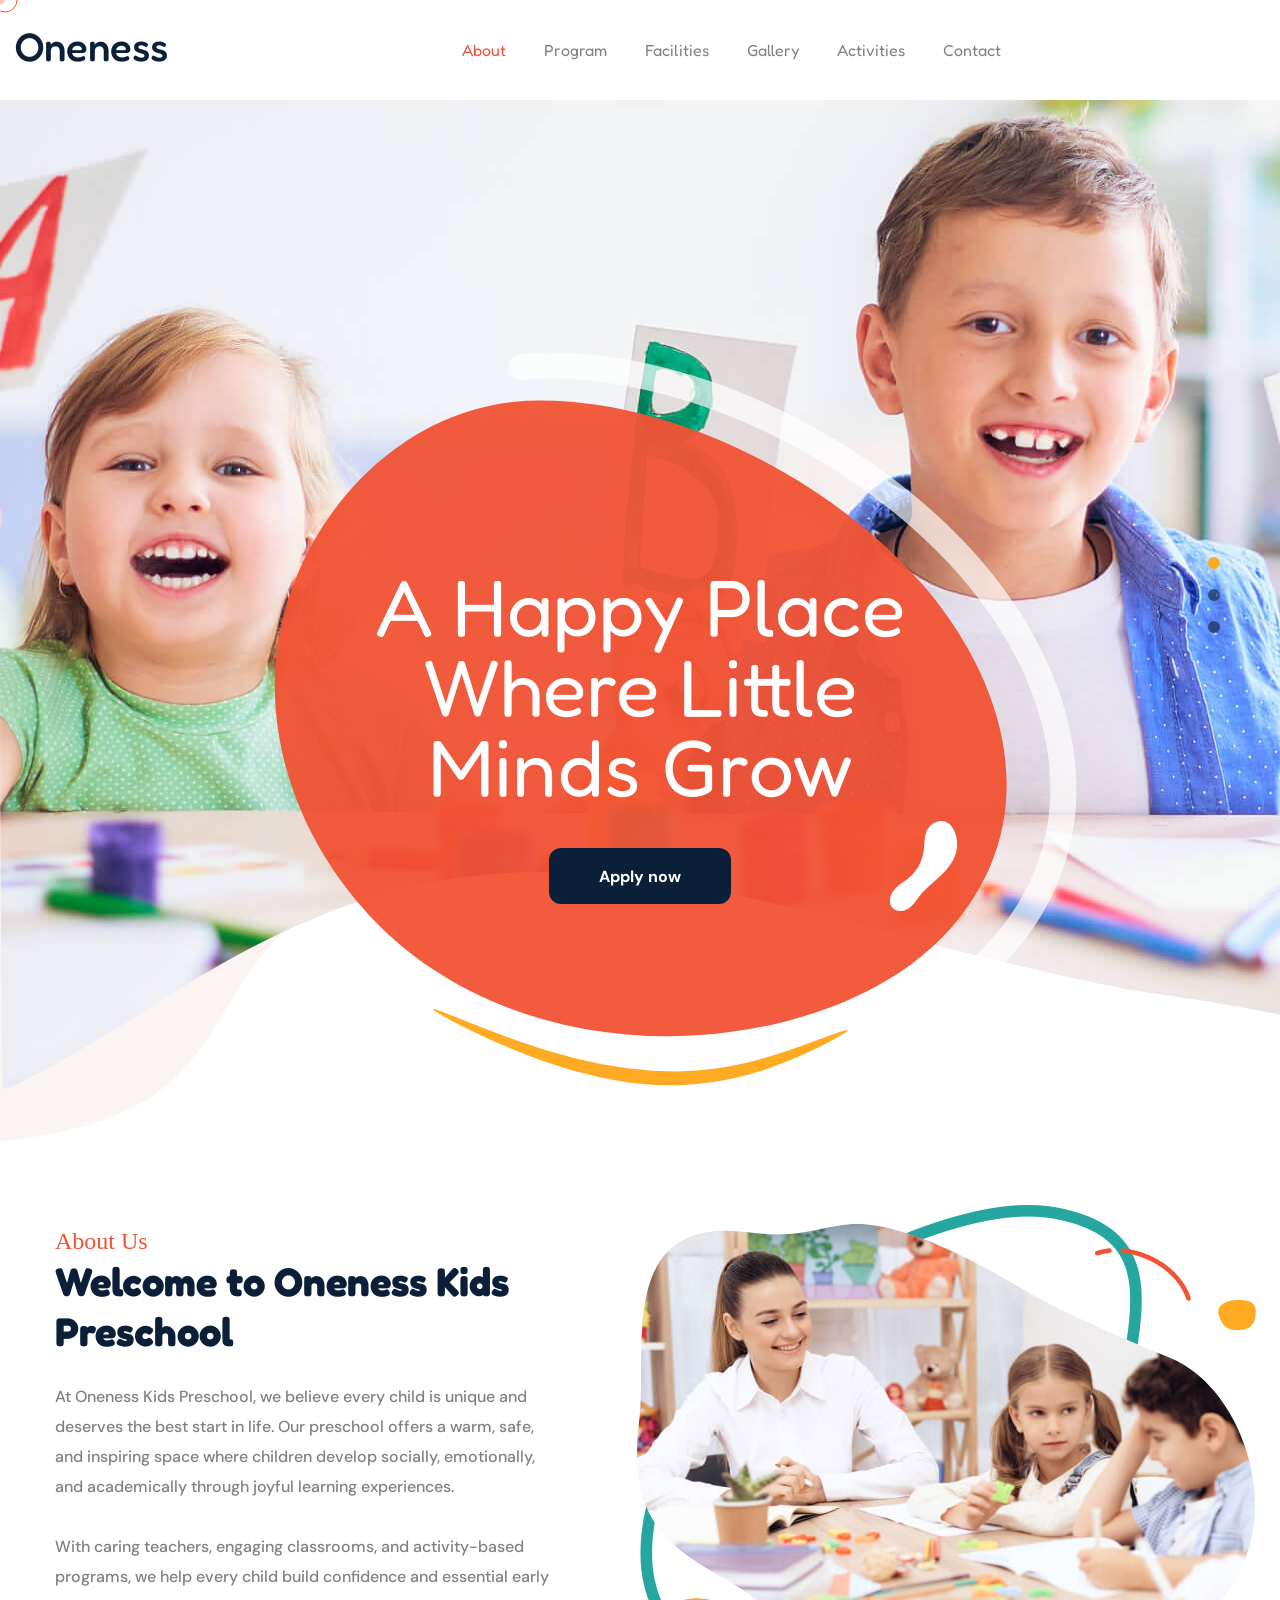
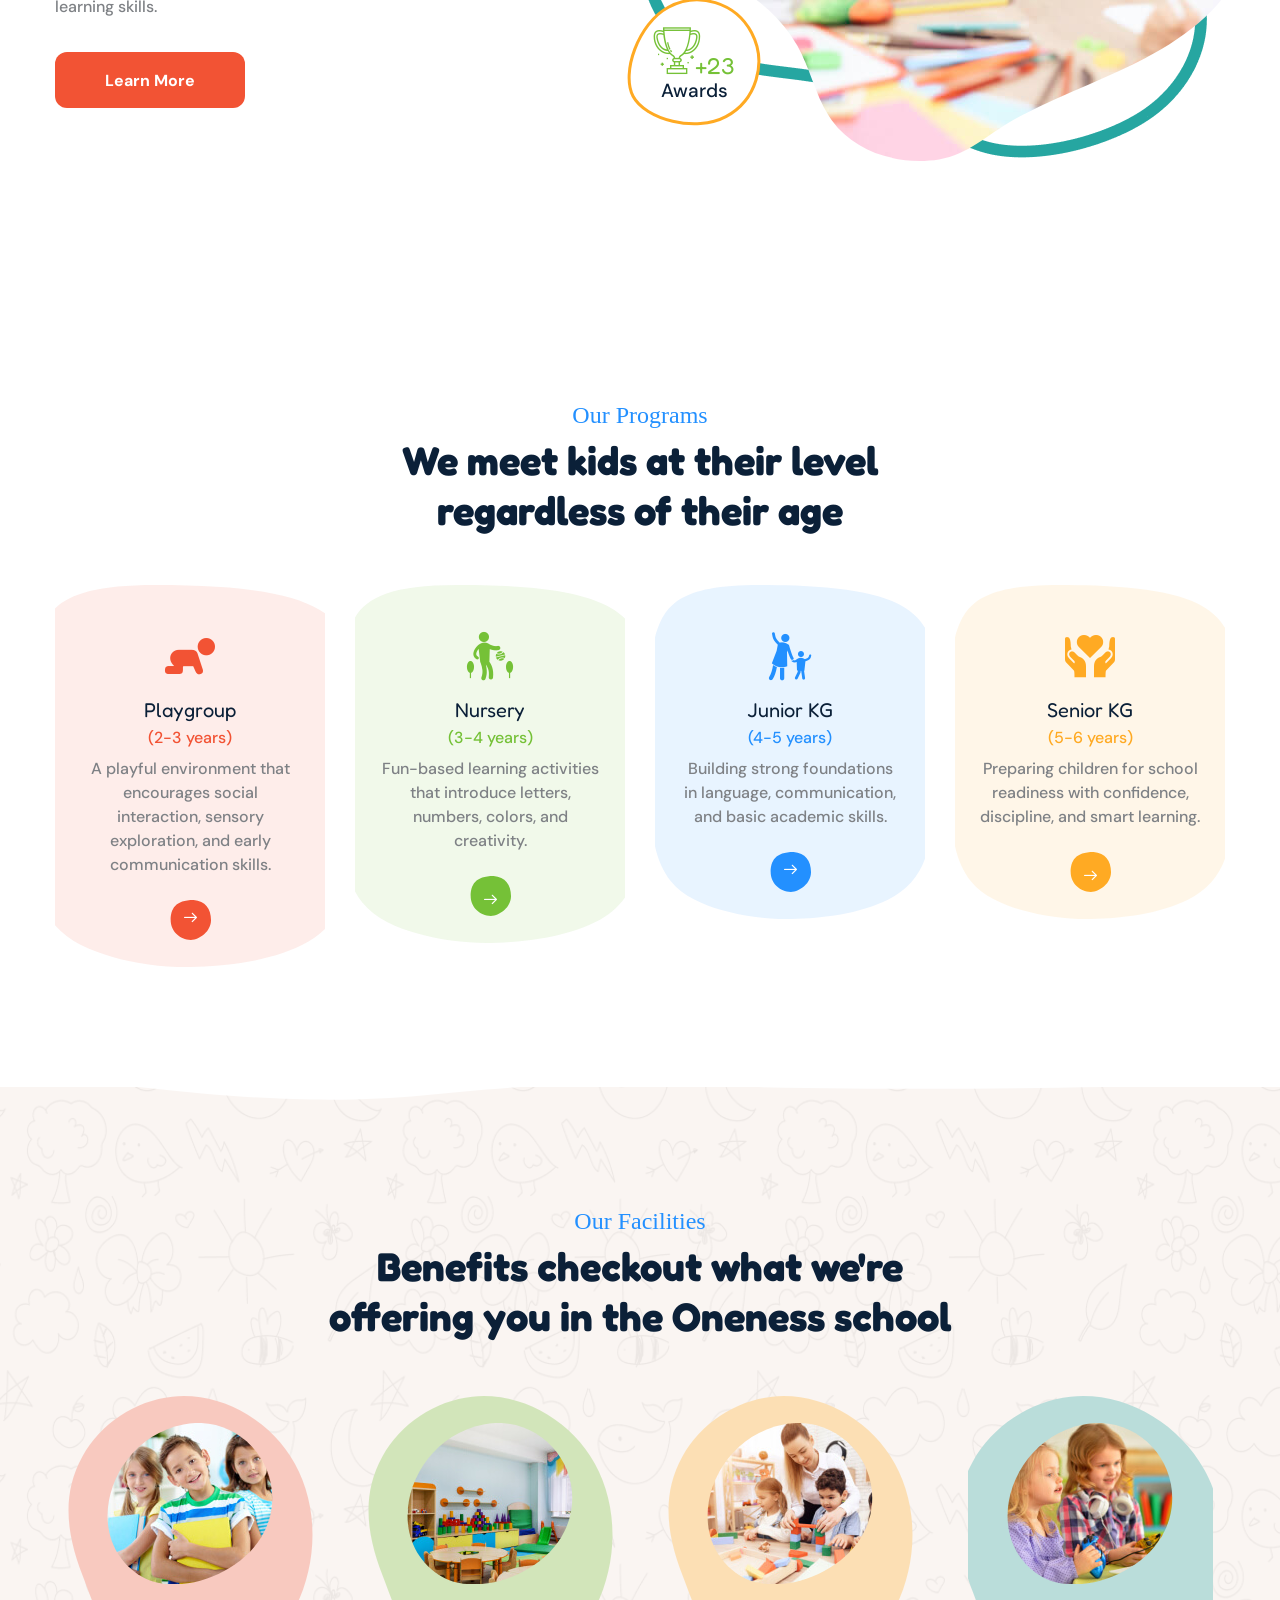
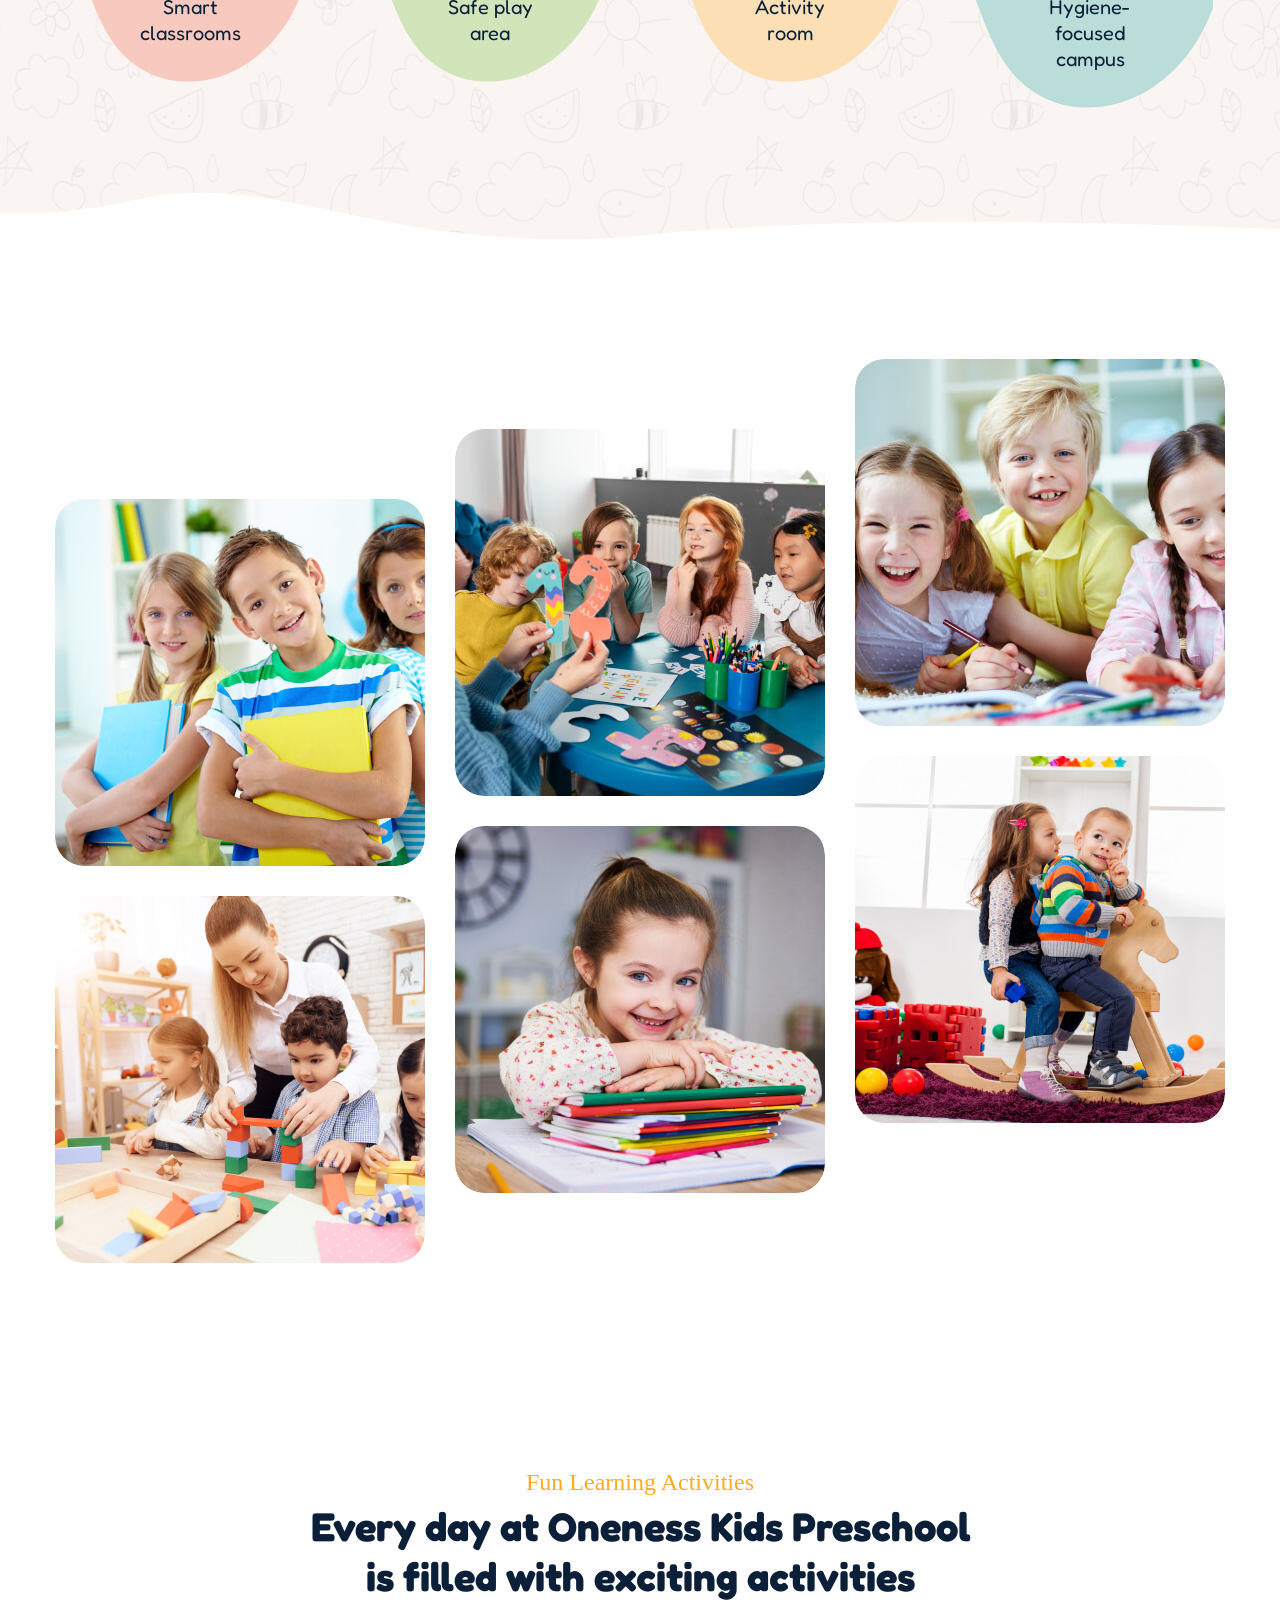
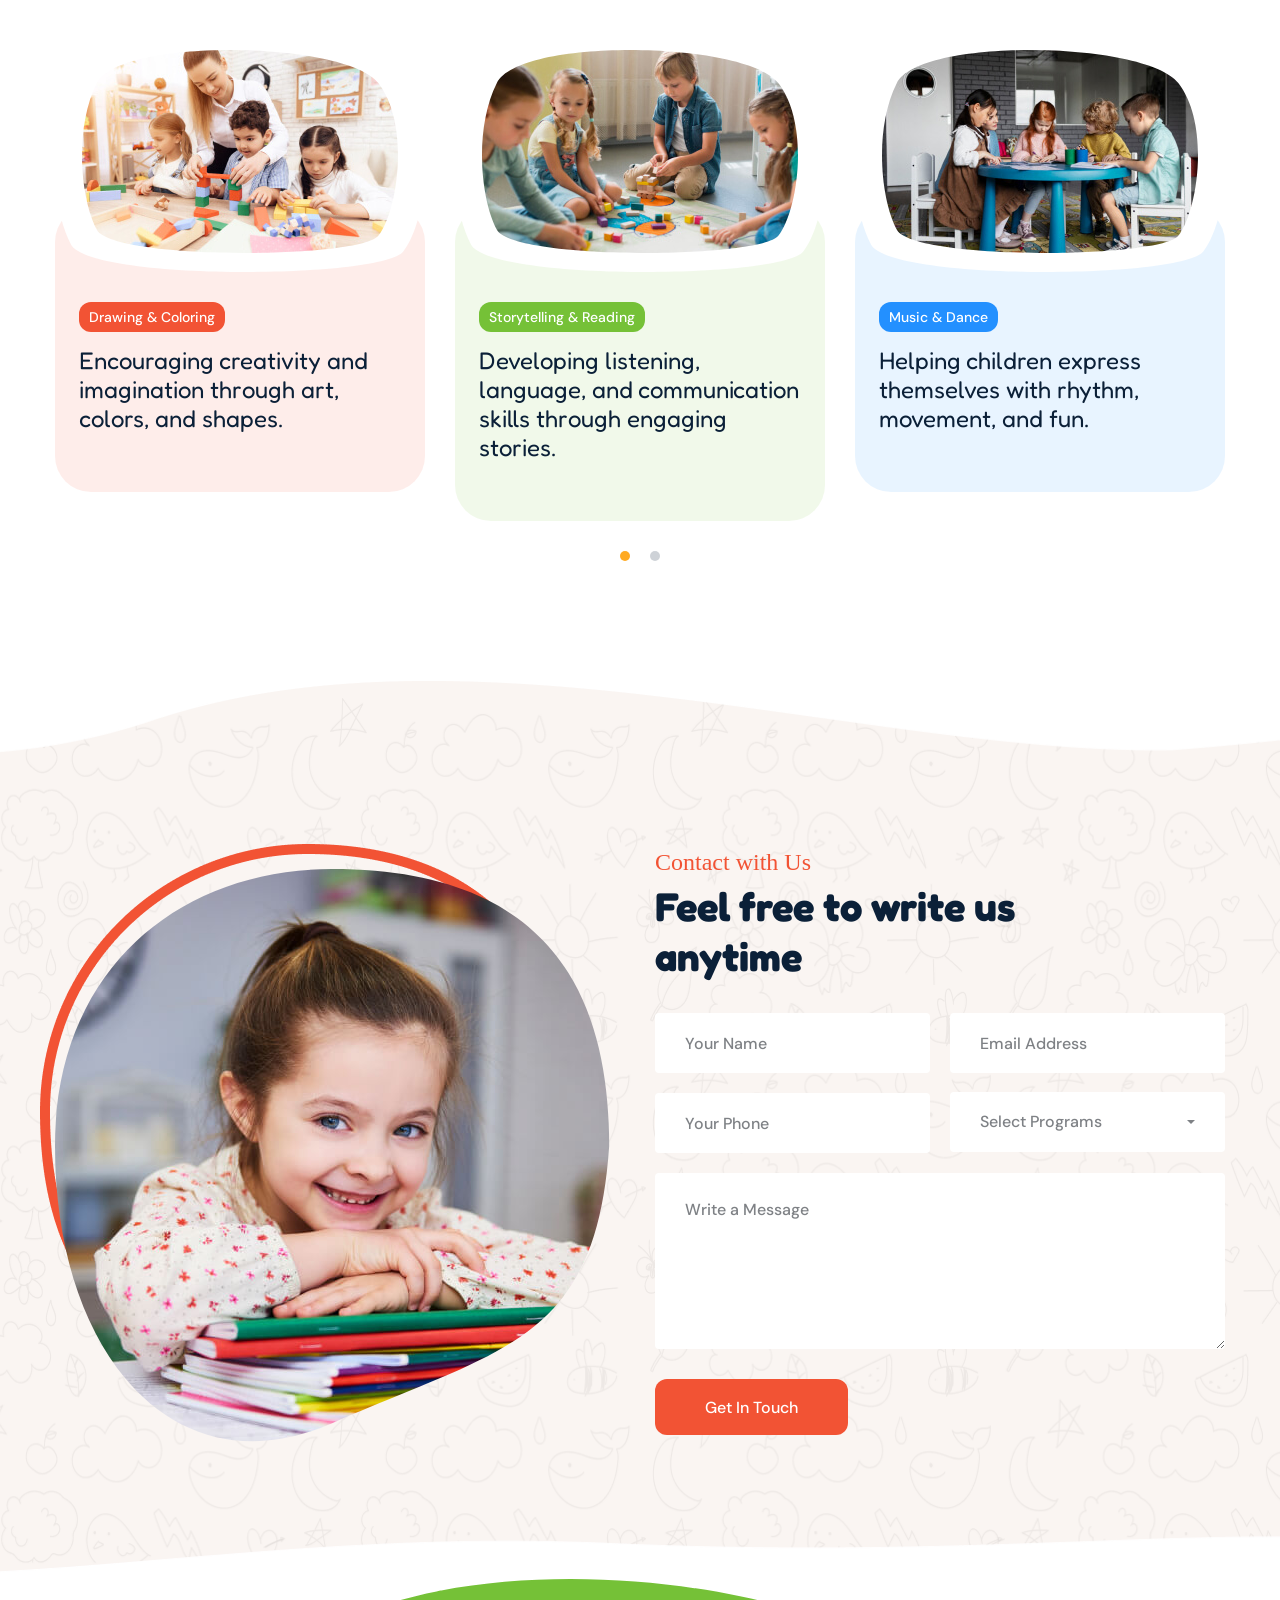
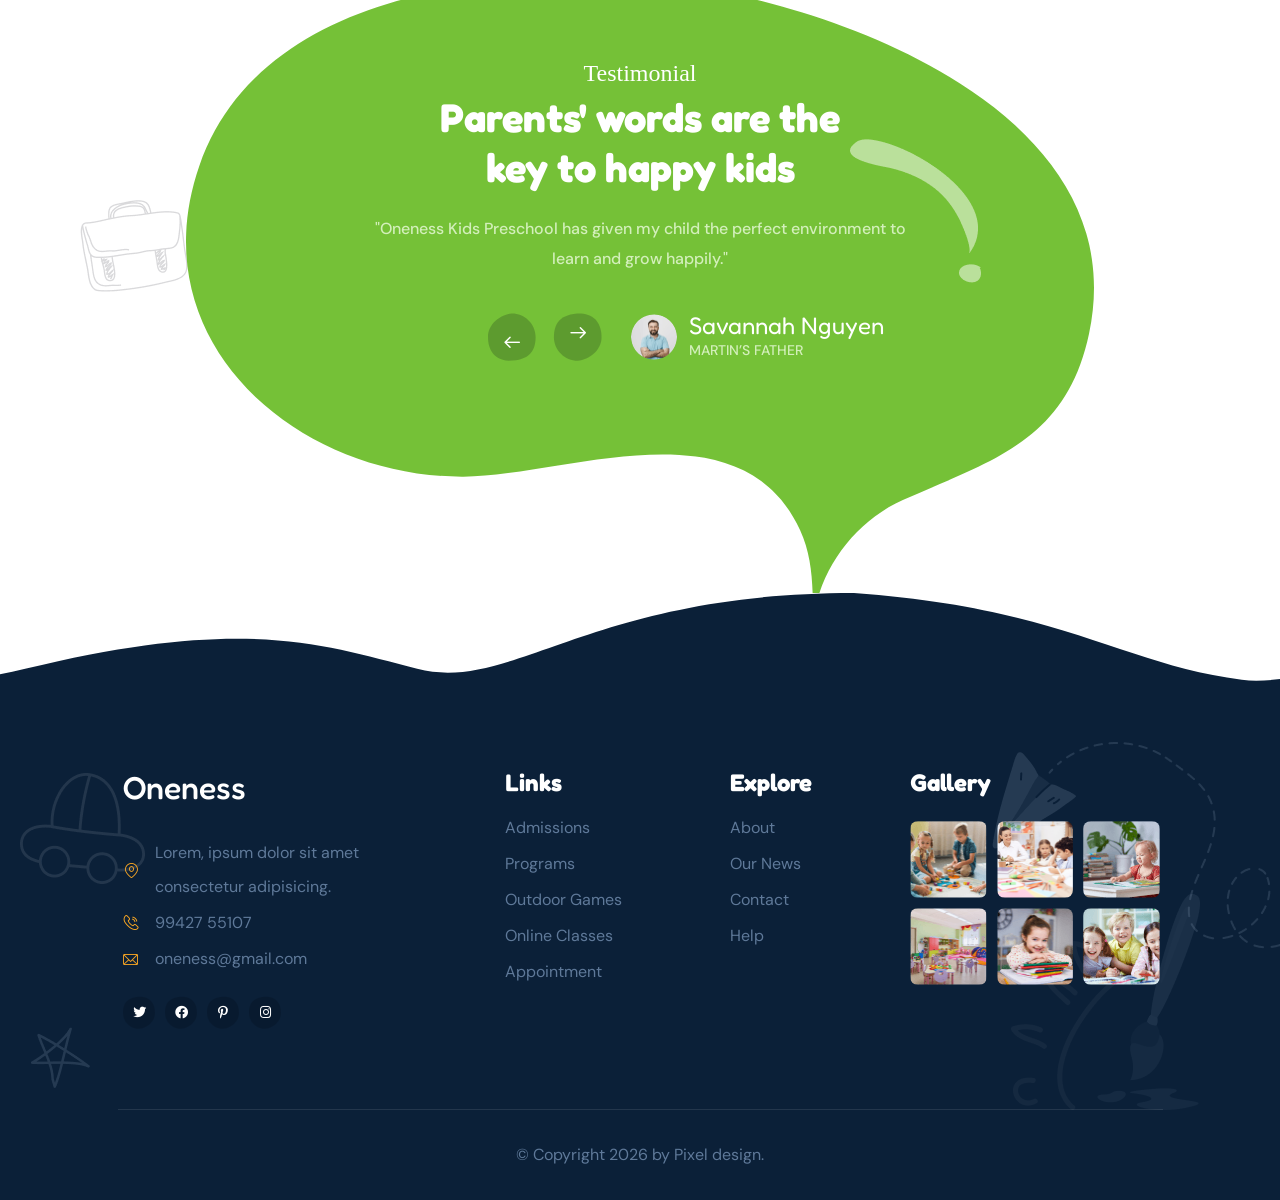
==== commit 72c433be: "sixth commit" ====
--- a/index.html
+++ b/index.html
@@ -1029,7 +1029,7 @@
 	</div>
 	<!-- /.search-popup -->
 
-	<a href="index-2-one-page.html#" class="scroll-top">
+	<a href="index.html" class="scroll-top">
 		<svg class="scroll-top__circle" width="100%" height="100%" viewBox="-1 -1 102 102">
 			<path d="M50,1 a49,49 0 0,1 0,98 a49,49 0 0,1 0,-98" />
 		</svg>
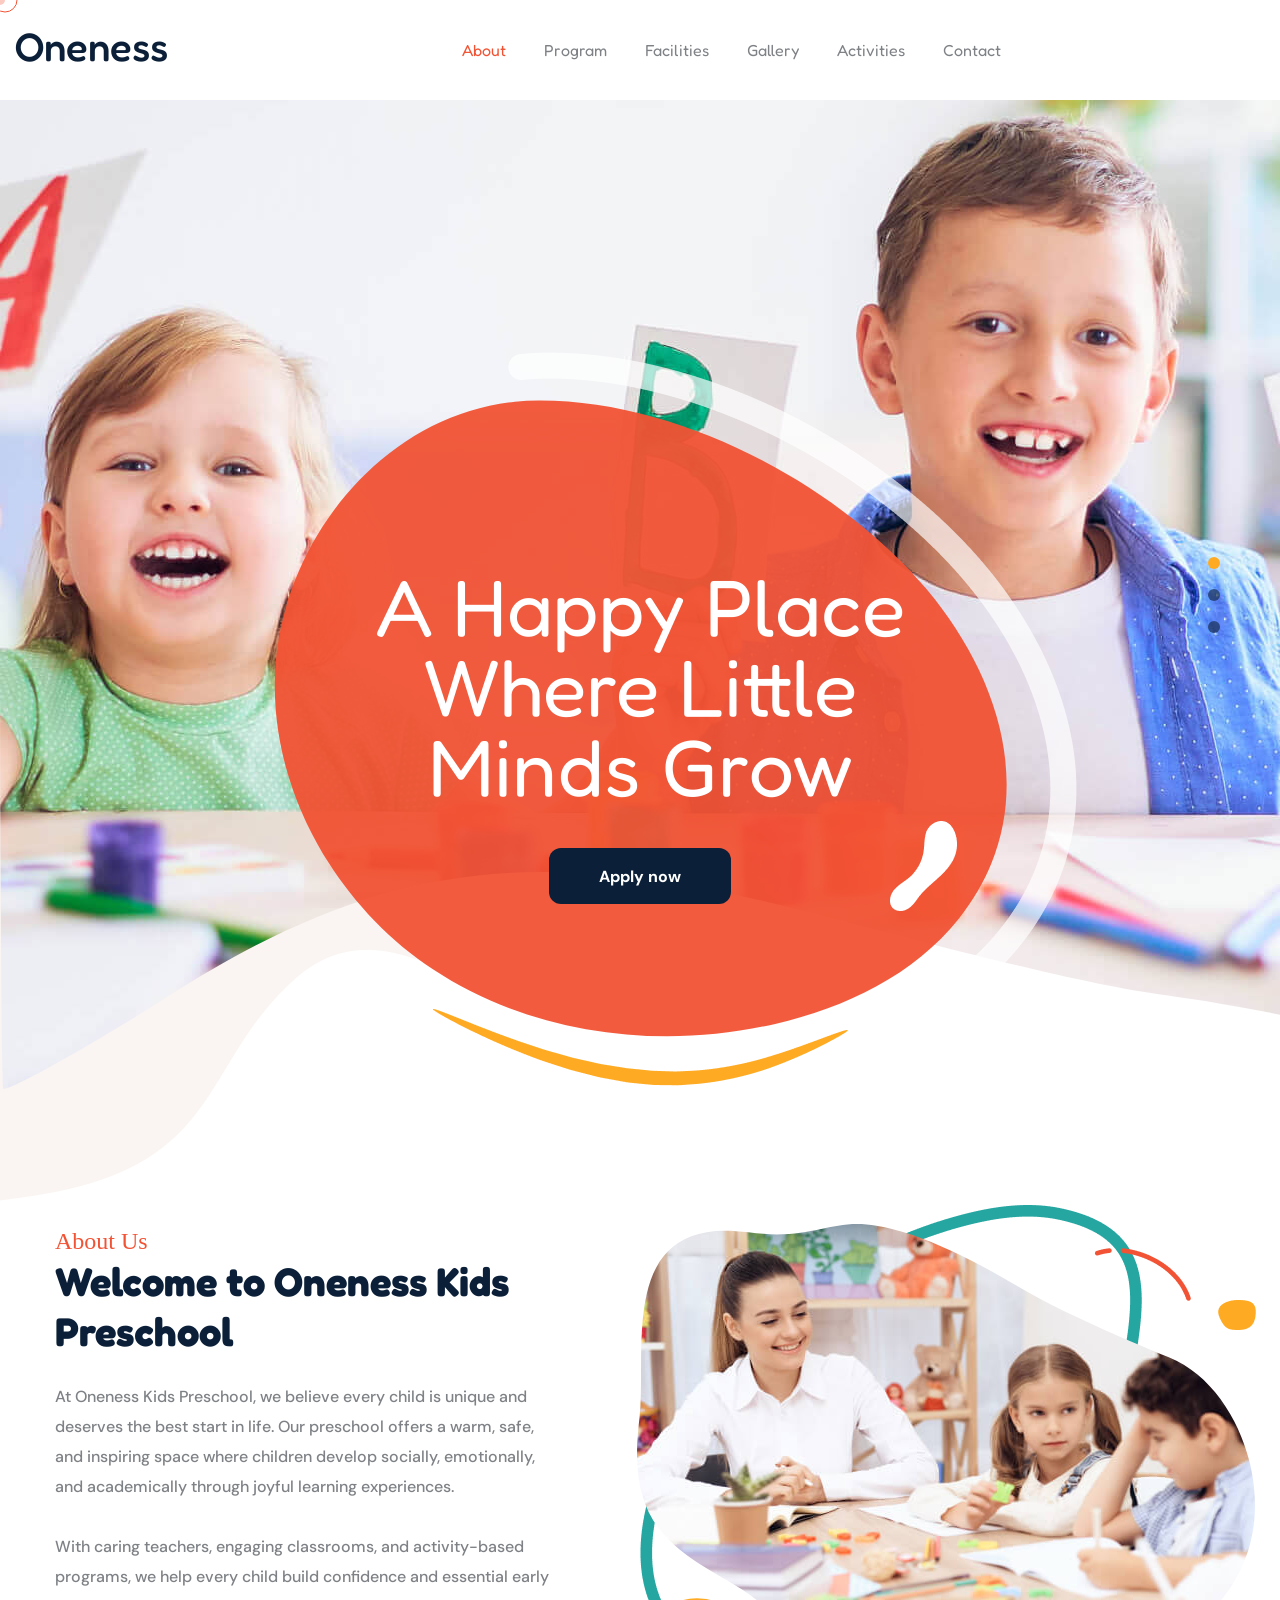
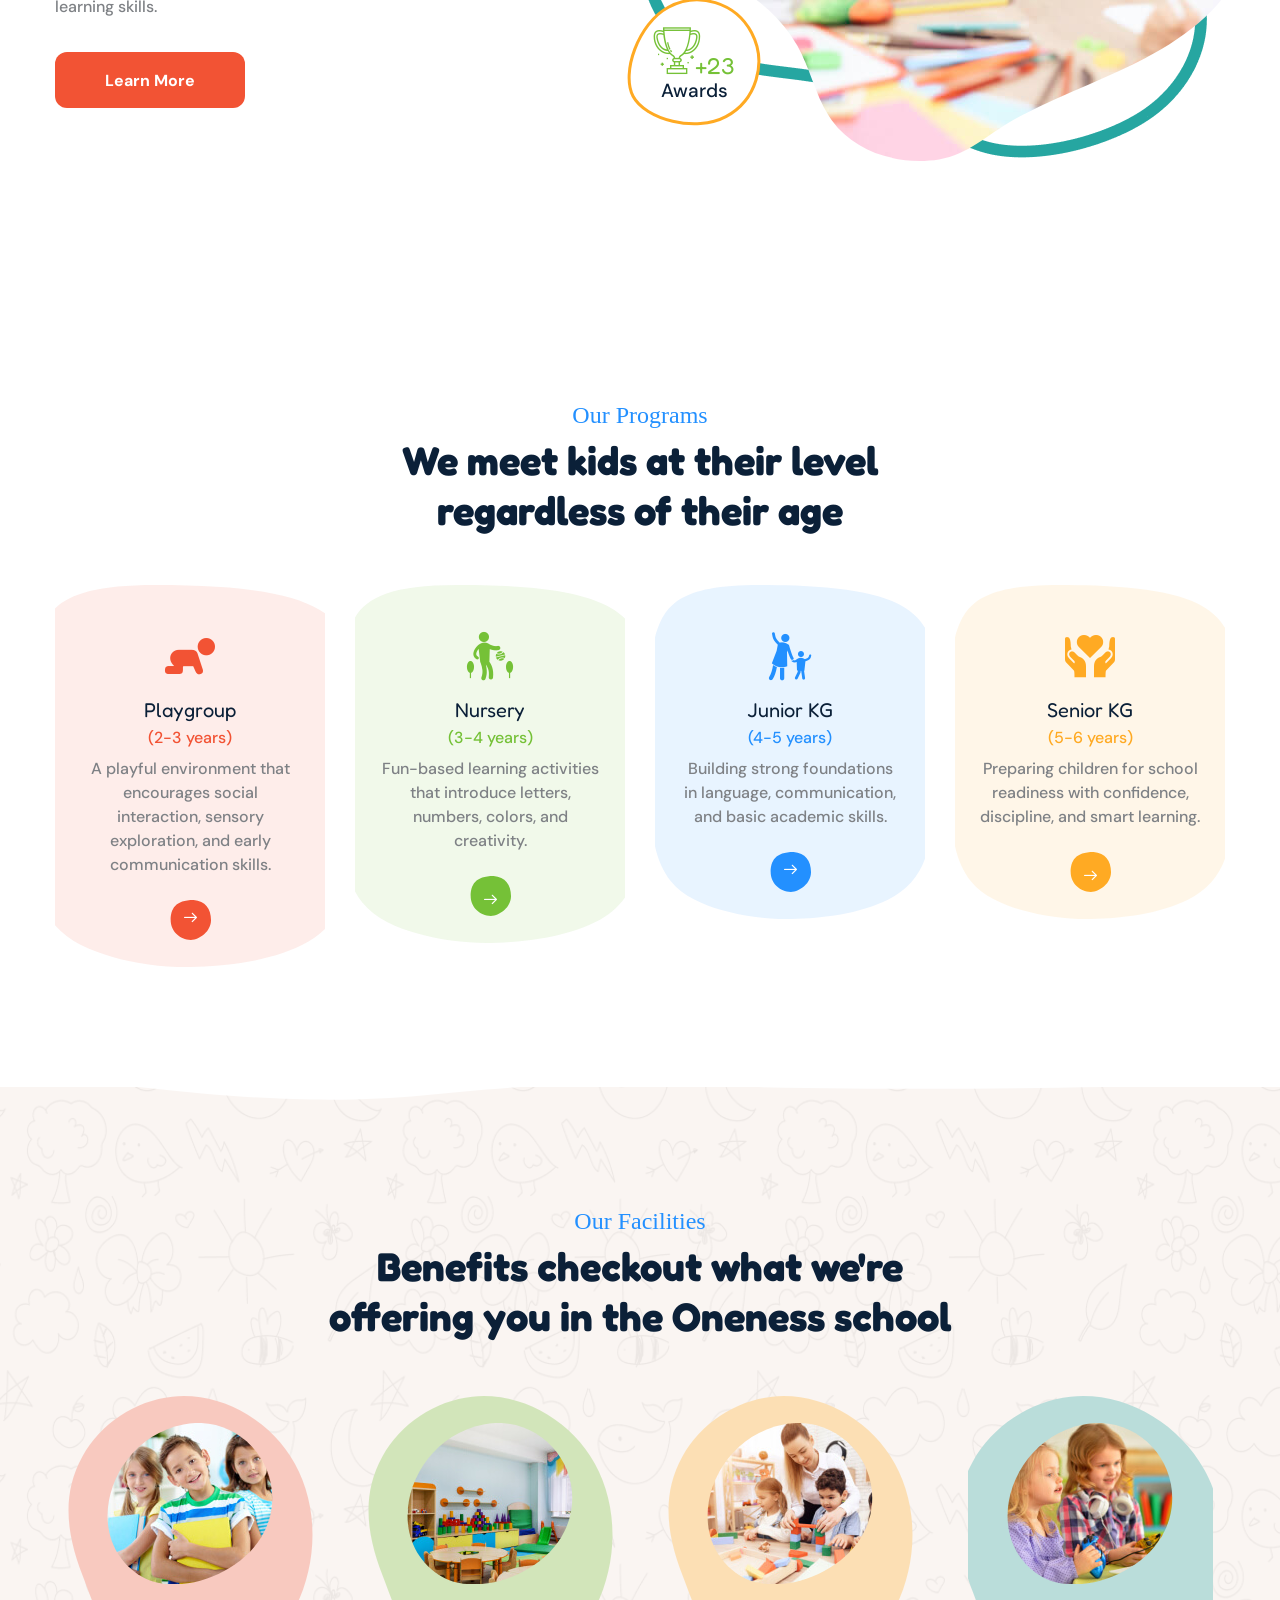
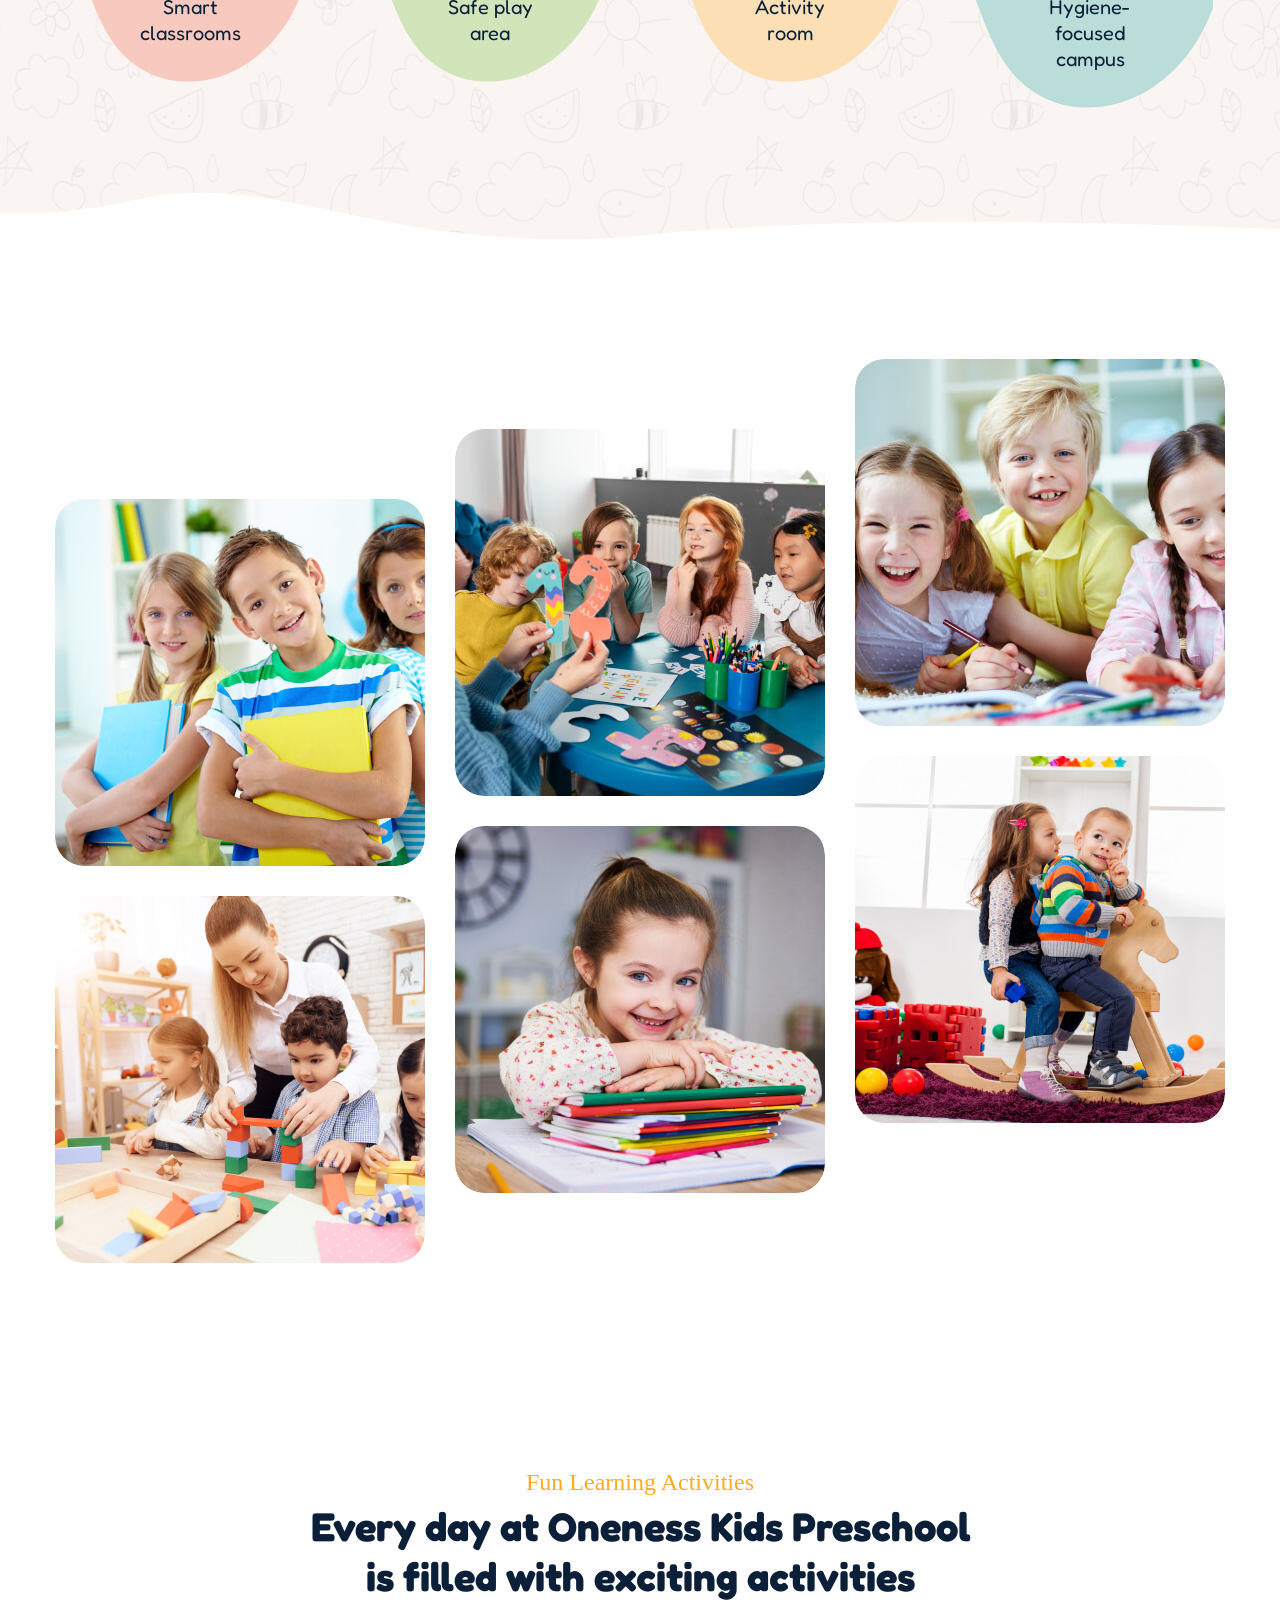
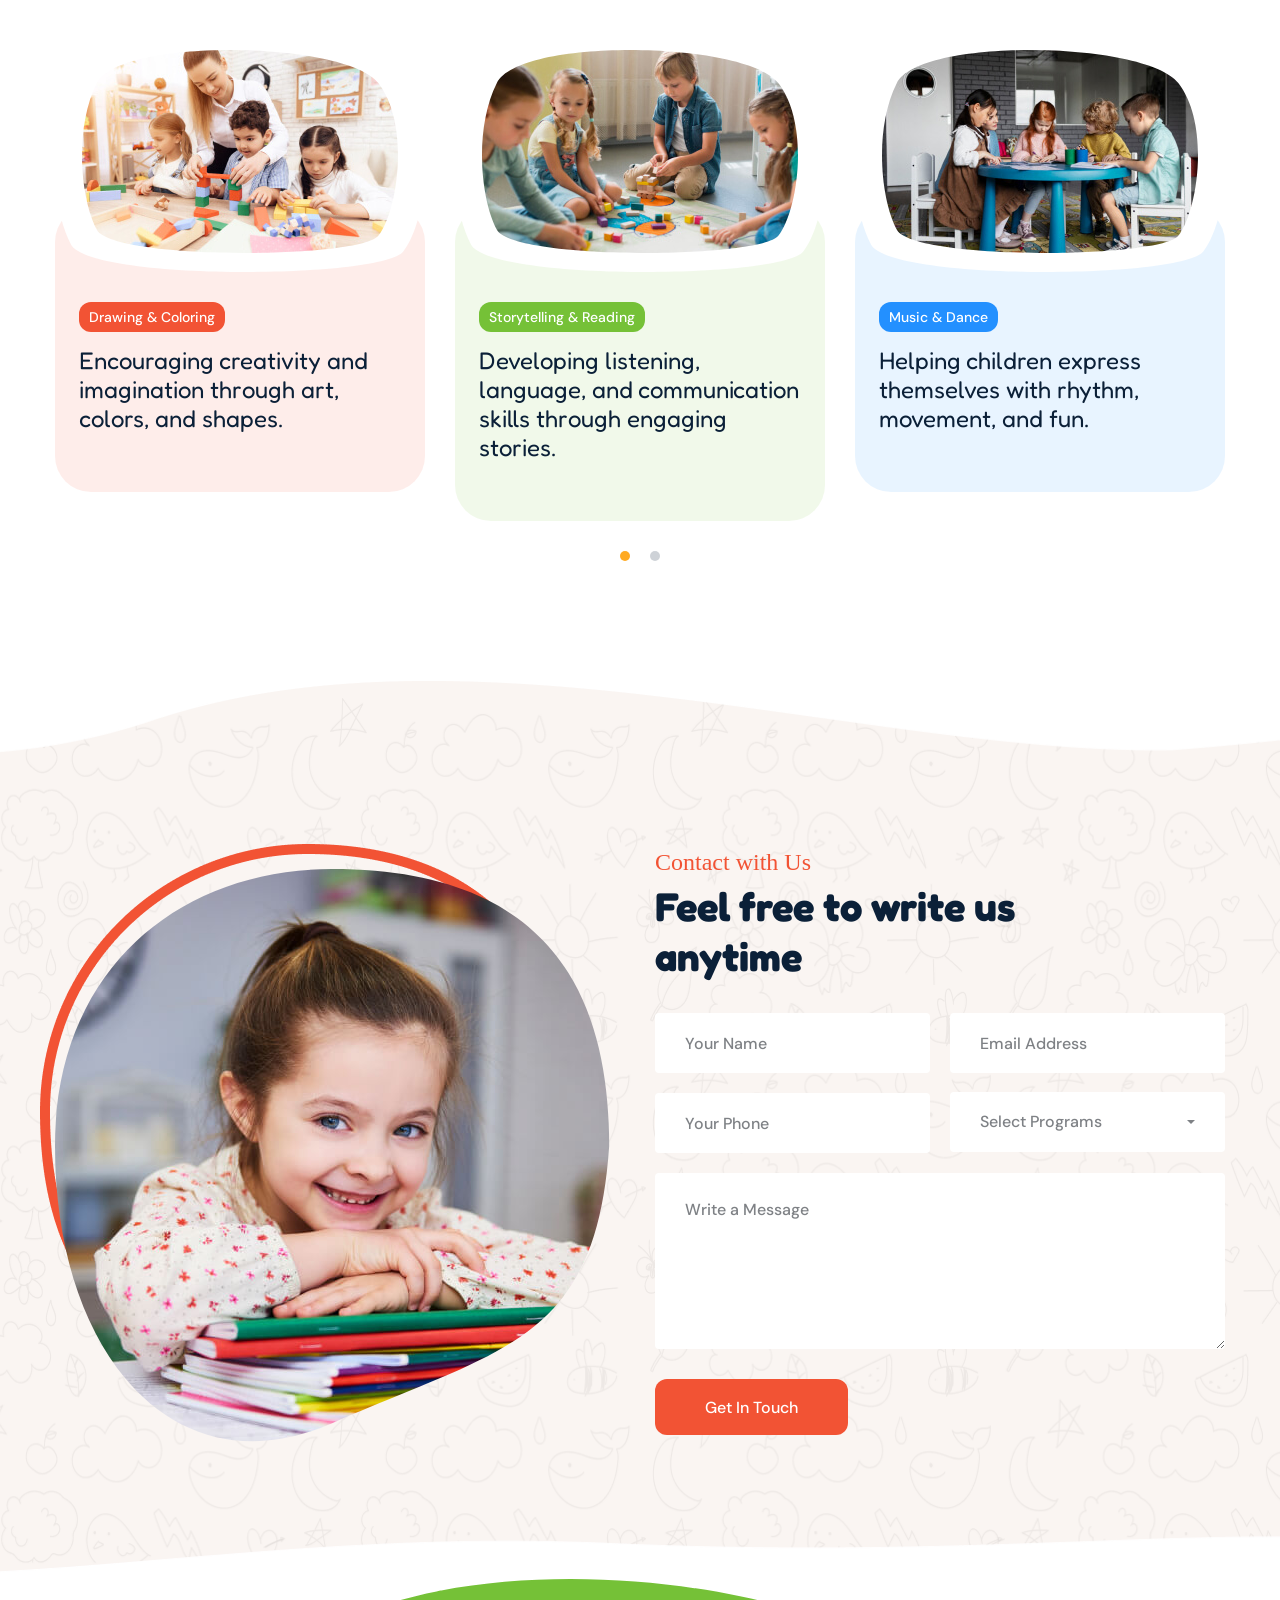
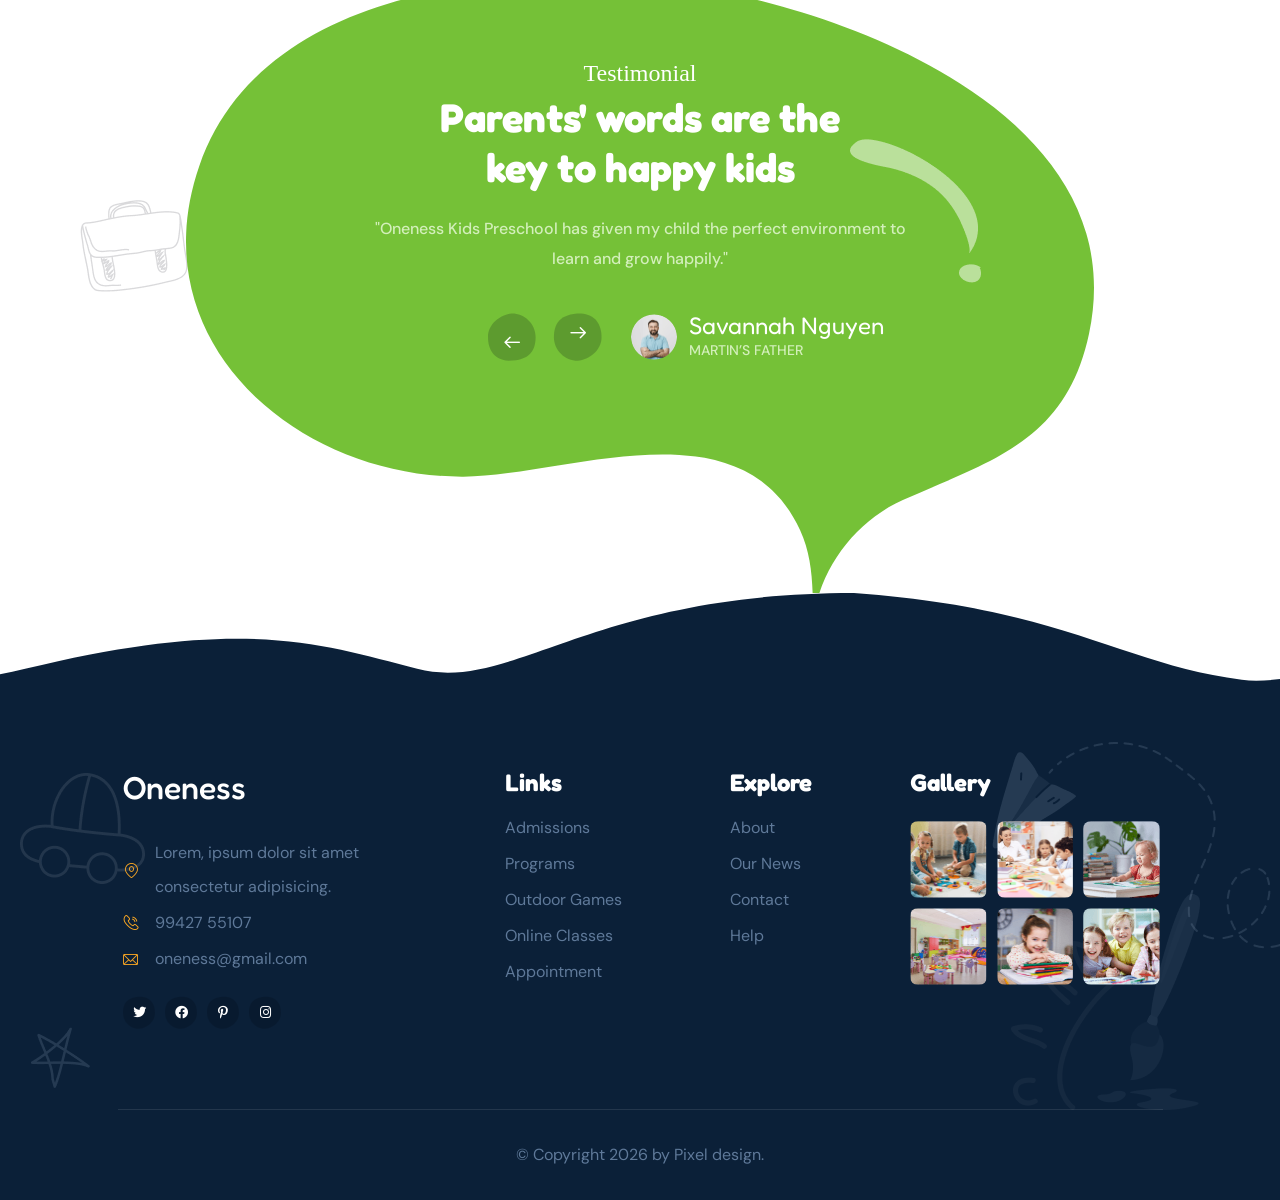
==== commit 0f604450: "seventh commit" ====
--- a/index.html
+++ b/index.html
@@ -4,7 +4,7 @@
 <head>
 	<meta charset="UTF-8" />
 	<meta name="viewport" content="width=device-width, initial-scale=1.0" />
-	<title>Home Two || Kidearn || HTML Template For Kindergarten & Baby Care</title>
+	<title>Oneness School</title>
 	<!-- favicons Icons -->
 	<link rel="apple-touch-icon" sizes="180x180" href="assets/images/favicons/apple-touch-icon.png" />
 	<link rel="icon" type="image/png" sizes="32x32" href="assets/images/favicons/favicon-32x32.png" />
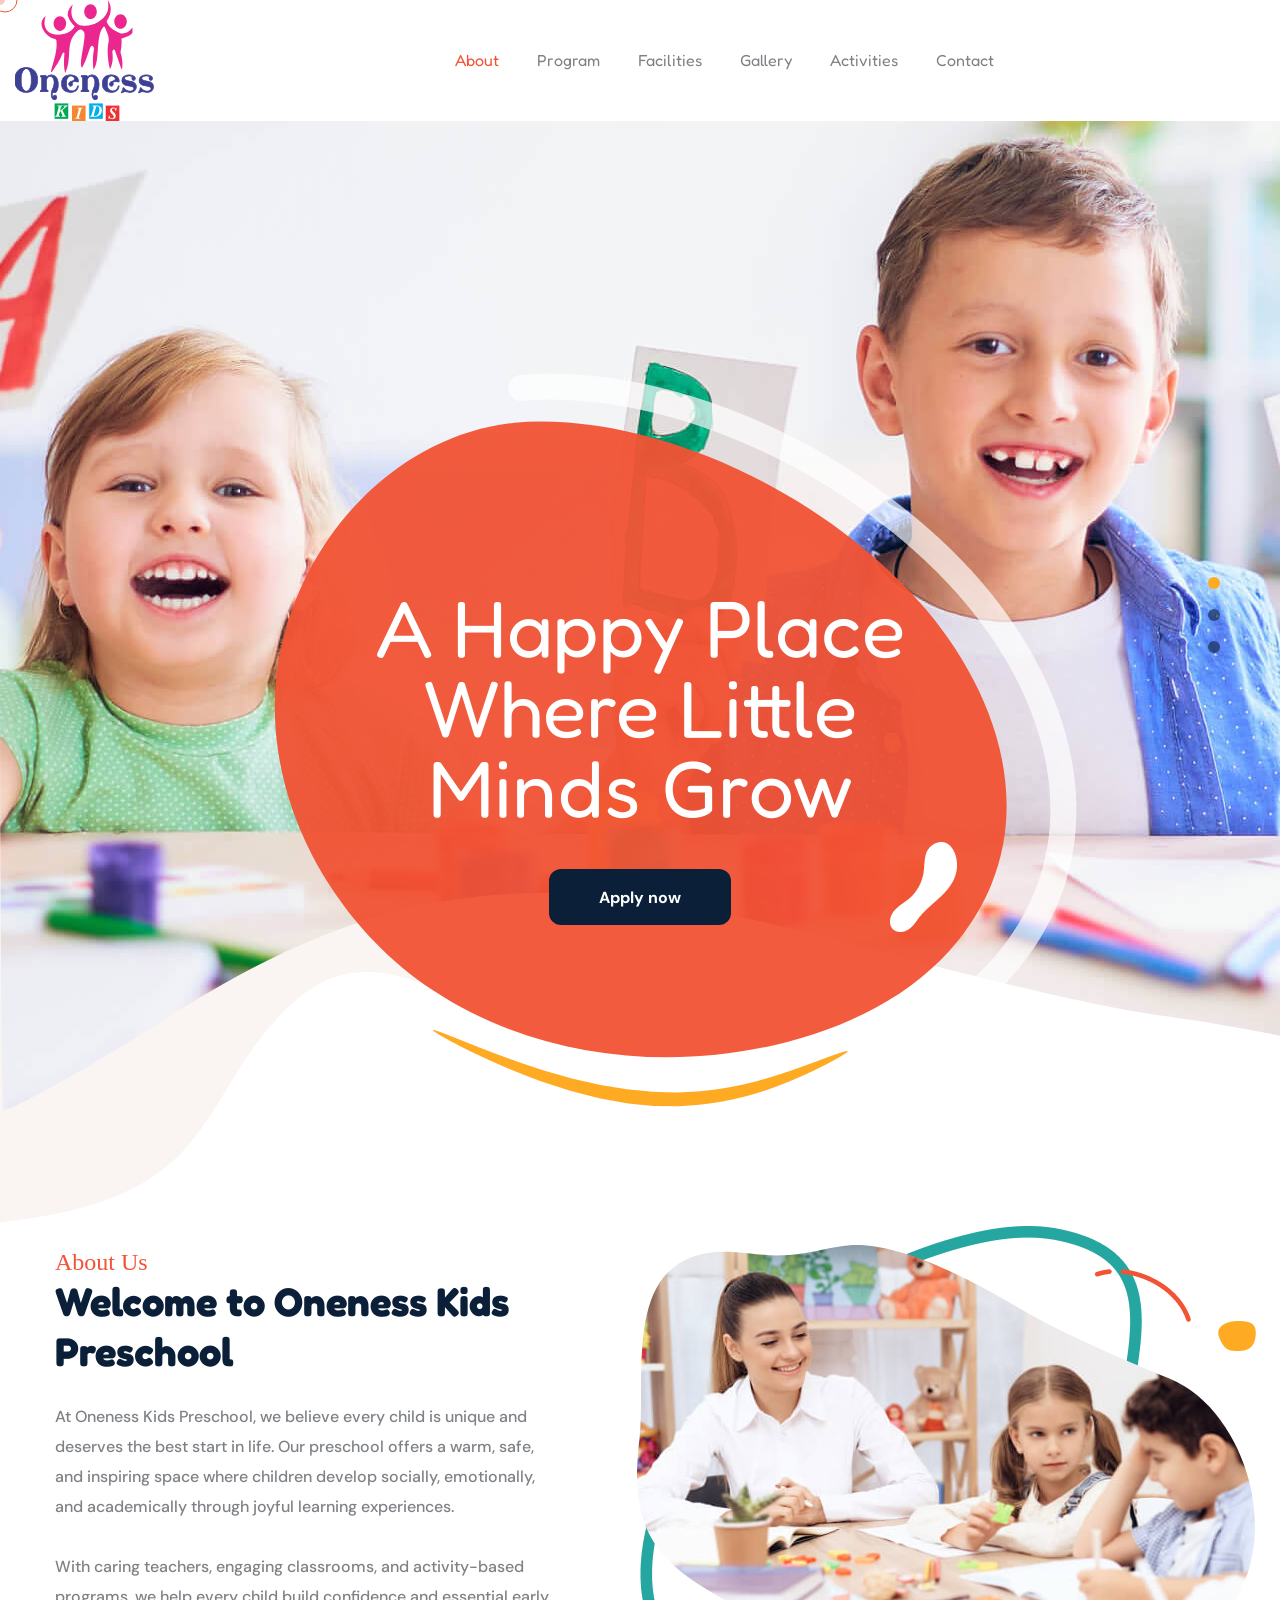
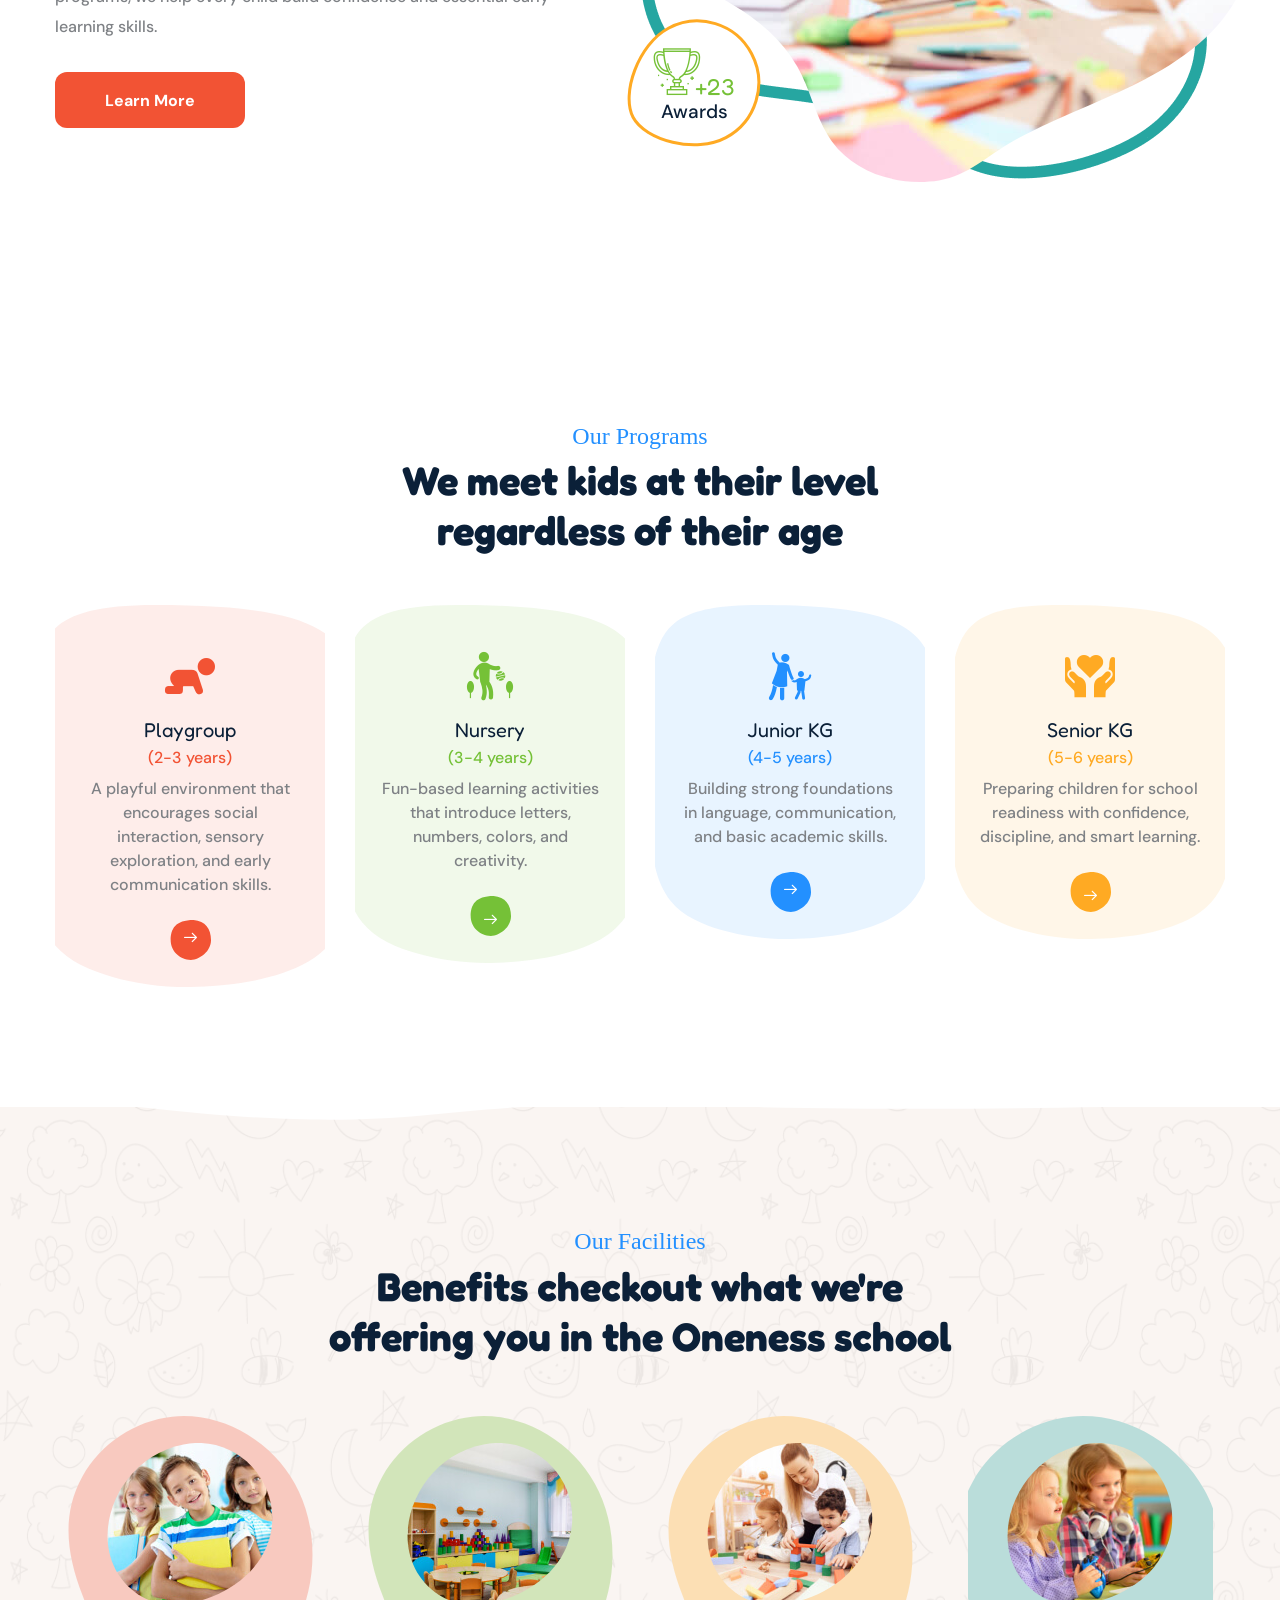
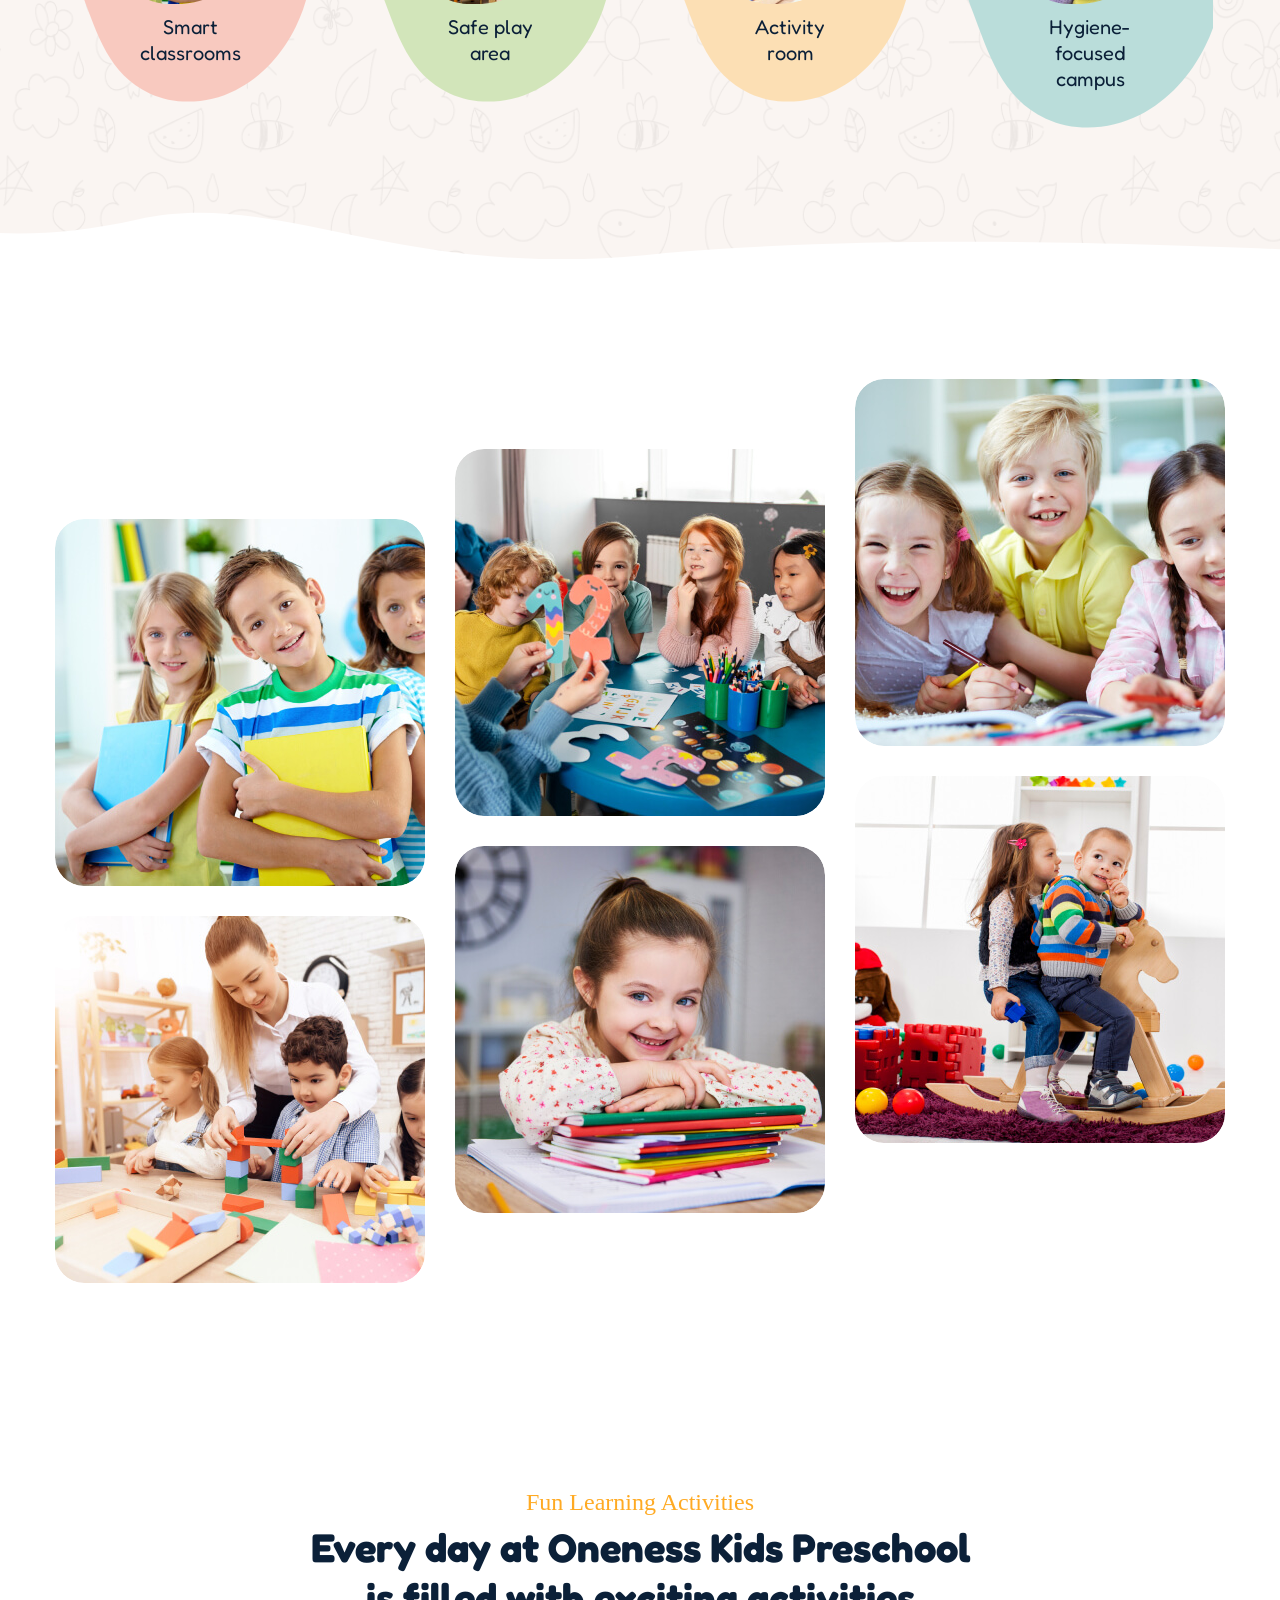
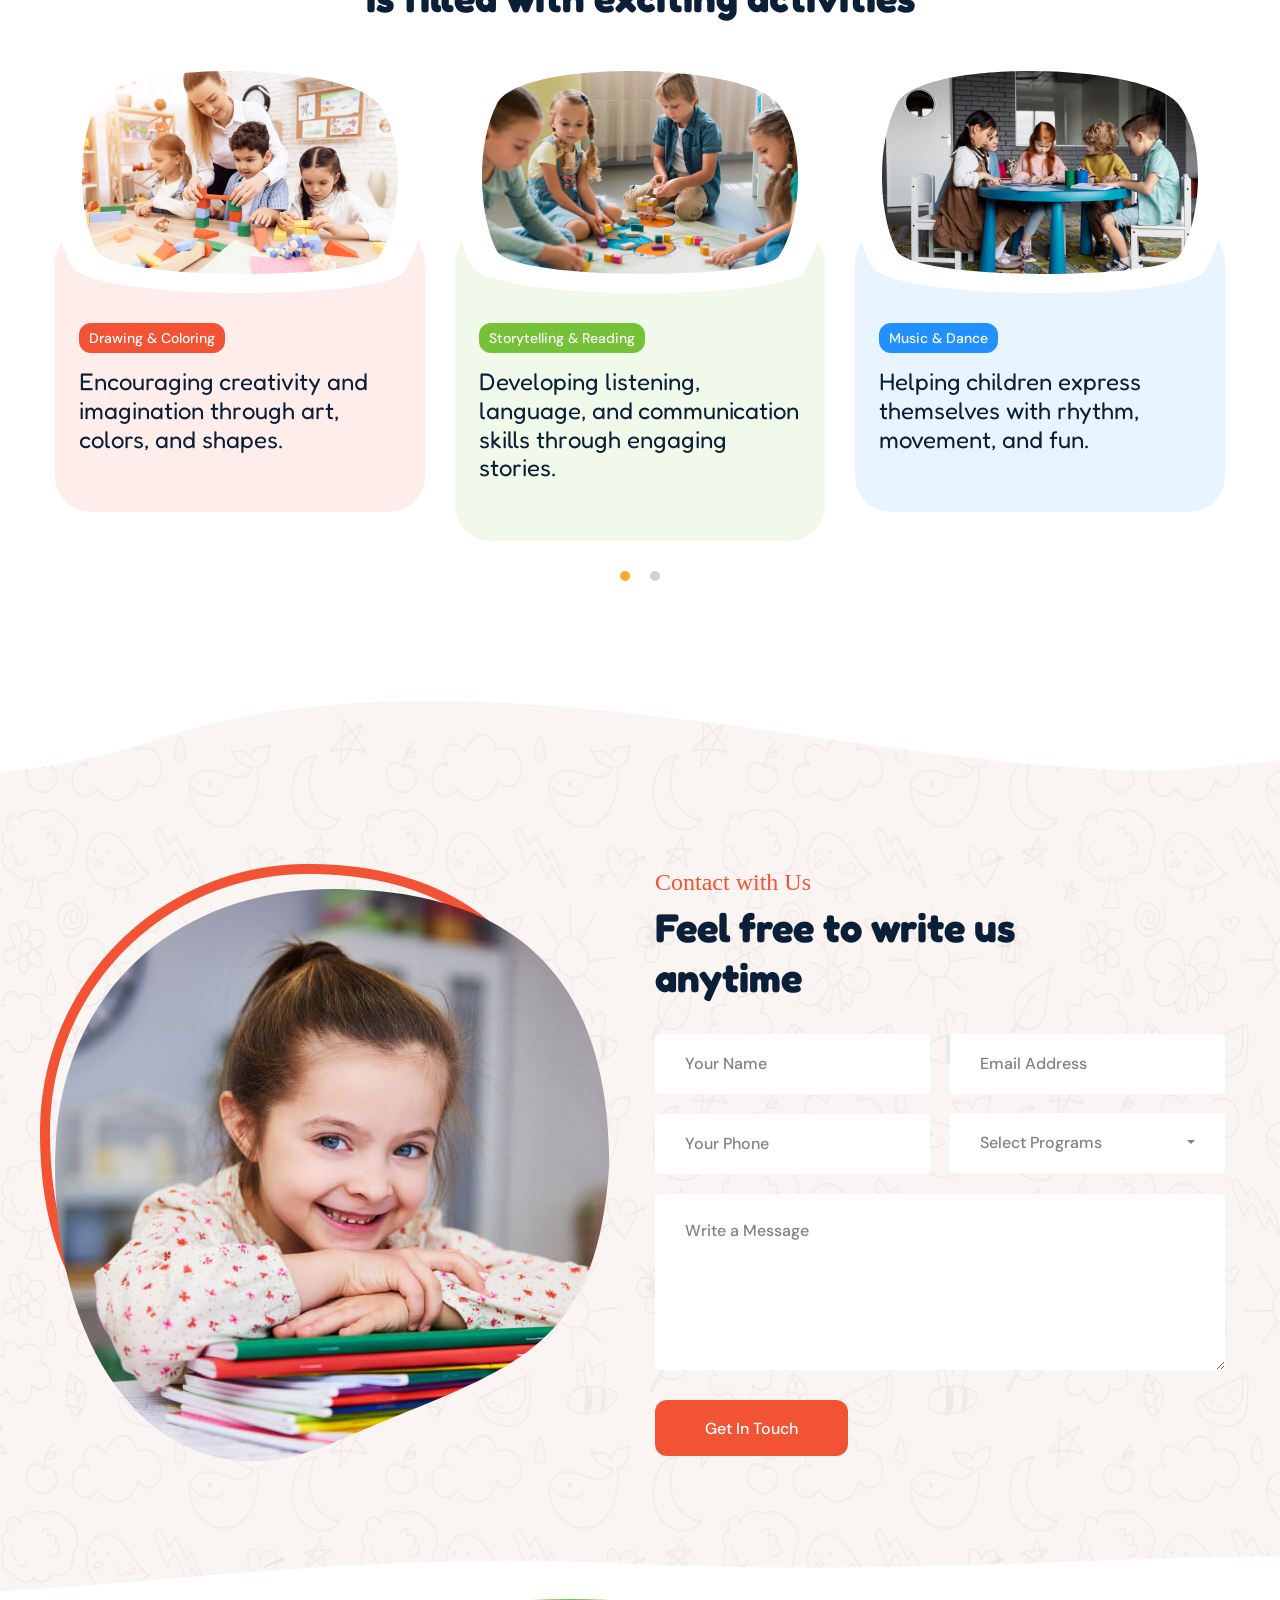
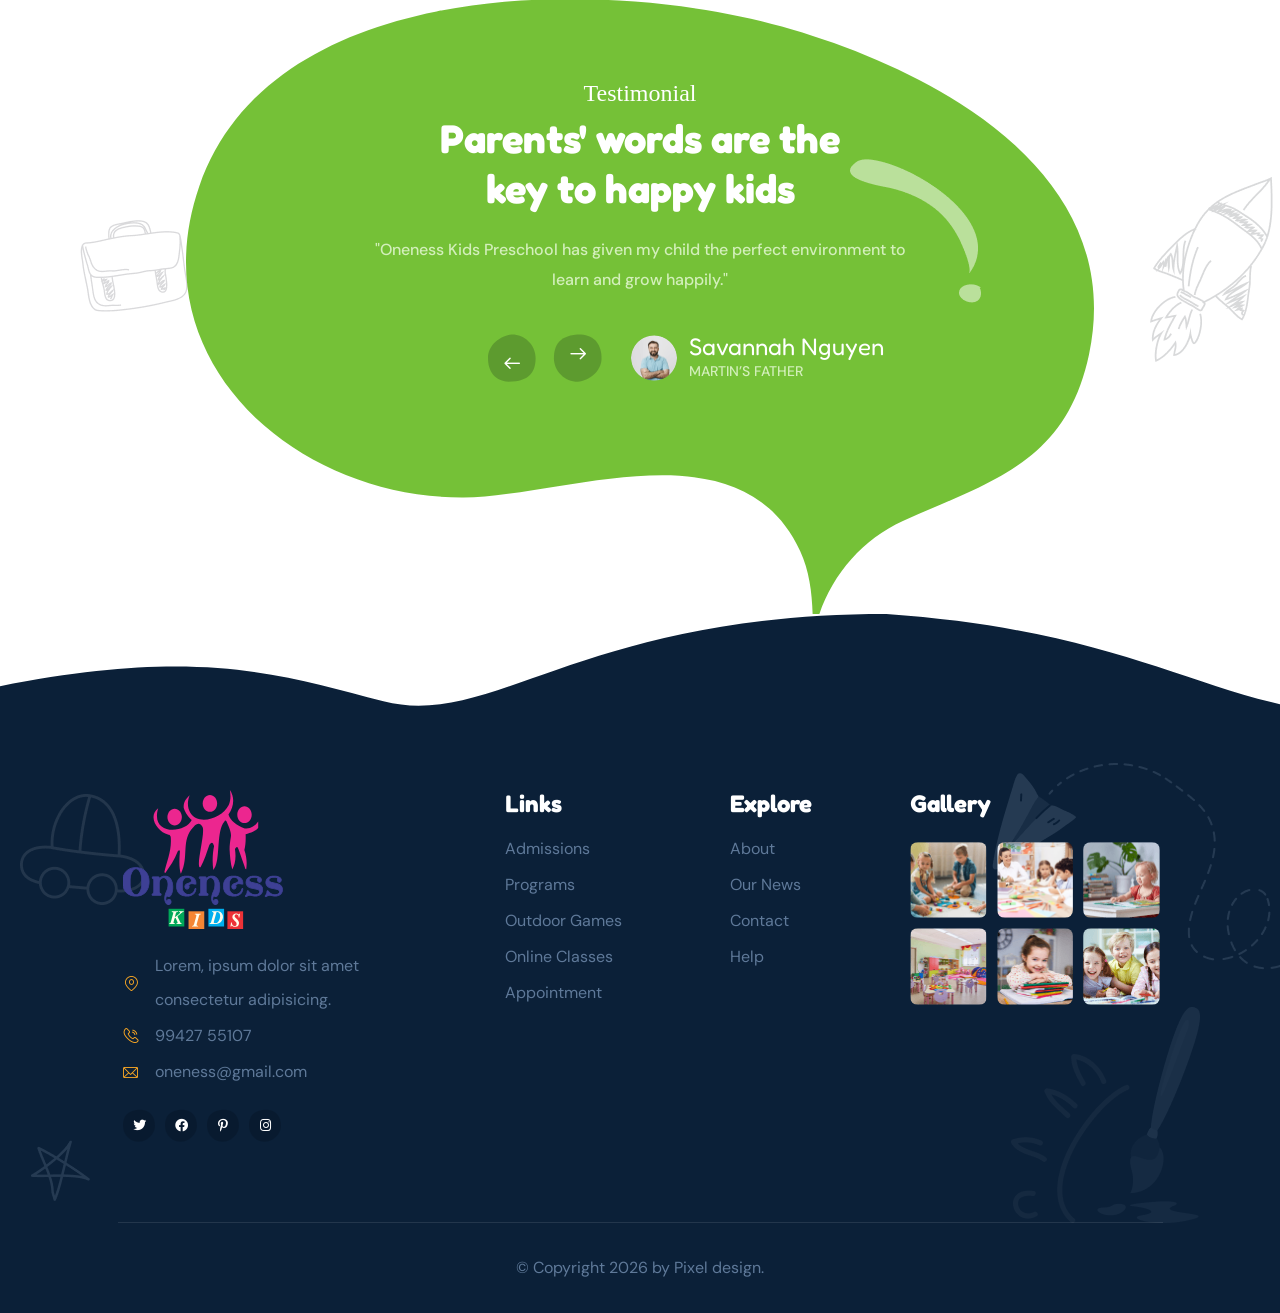
==== commit 090e9b02: "eighth commit" ====
--- a/index.html
+++ b/index.html
@@ -54,8 +54,8 @@
 				<div class="main-header__inner">
 					<div class="main-header__logo">
 						<a href="index.html">
-							<!-- <img src="assets/images/logo-dark.png" alt="Kidearn HTML" width="139"> -->
-							 <h1>Oneness</h1>
+							<img src="assets/images/school logo.svg" alt="Kidearn HTML" width="139">
+							 <!-- <h1>Oneness</h1> -->
 						</a>
 					</div><!-- /.main-header__logo -->
 
@@ -847,8 +847,8 @@
 						<div class="col-md-6 col-xl-4">
 							<div class="footer-widget footer-widget--about">
 								<a href="index.html" class="footer-widget__logo">
-									<!-- <img src="assets/images/logo-light.png" width="160" alt="Kidearn HTML Template"> -->
-									 <h2 style="color: white;">Oneness</h2>
+									<img src="assets/images/school logo.svg" width="160" alt="Kidearn HTML Template">
+									 <!-- <h2 style="color: white;">Oneness</h2> -->
 								</a>
 								<ul class="list-unstyled footer-widget__info">
 									<li>
@@ -976,7 +976,7 @@
 			<span class="mobile-nav__close mobile-nav__toggler"><i class="fa fa-times"></i></span>
 
 			<div class="logo-box">
-				<h2 style="color: white;">Oneness</h2>
+				<a href="index.html" aria-label="logo image"><img src="assets/images/school logo.svg" width="155" alt="" /></a>
 			</div>
 			<!-- /.logo-box -->
 			<div class="mobile-nav__container"></div>
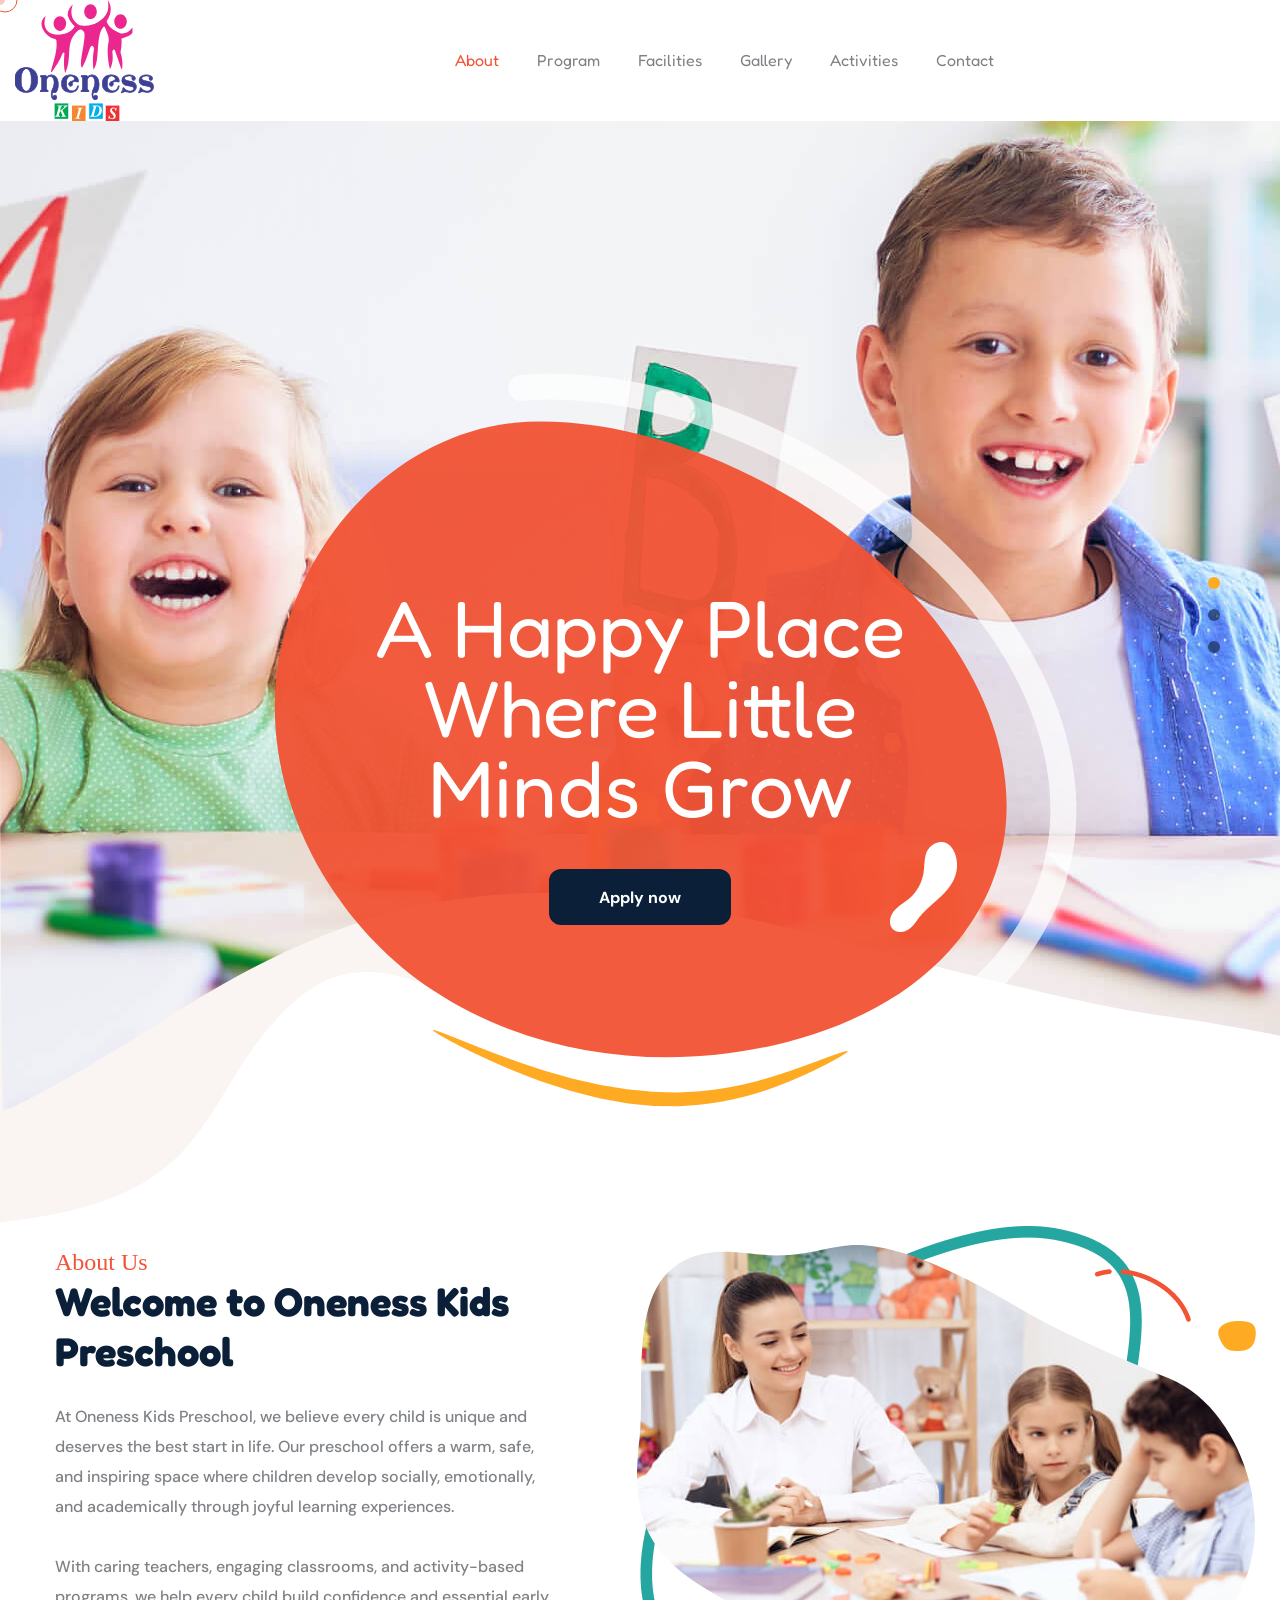
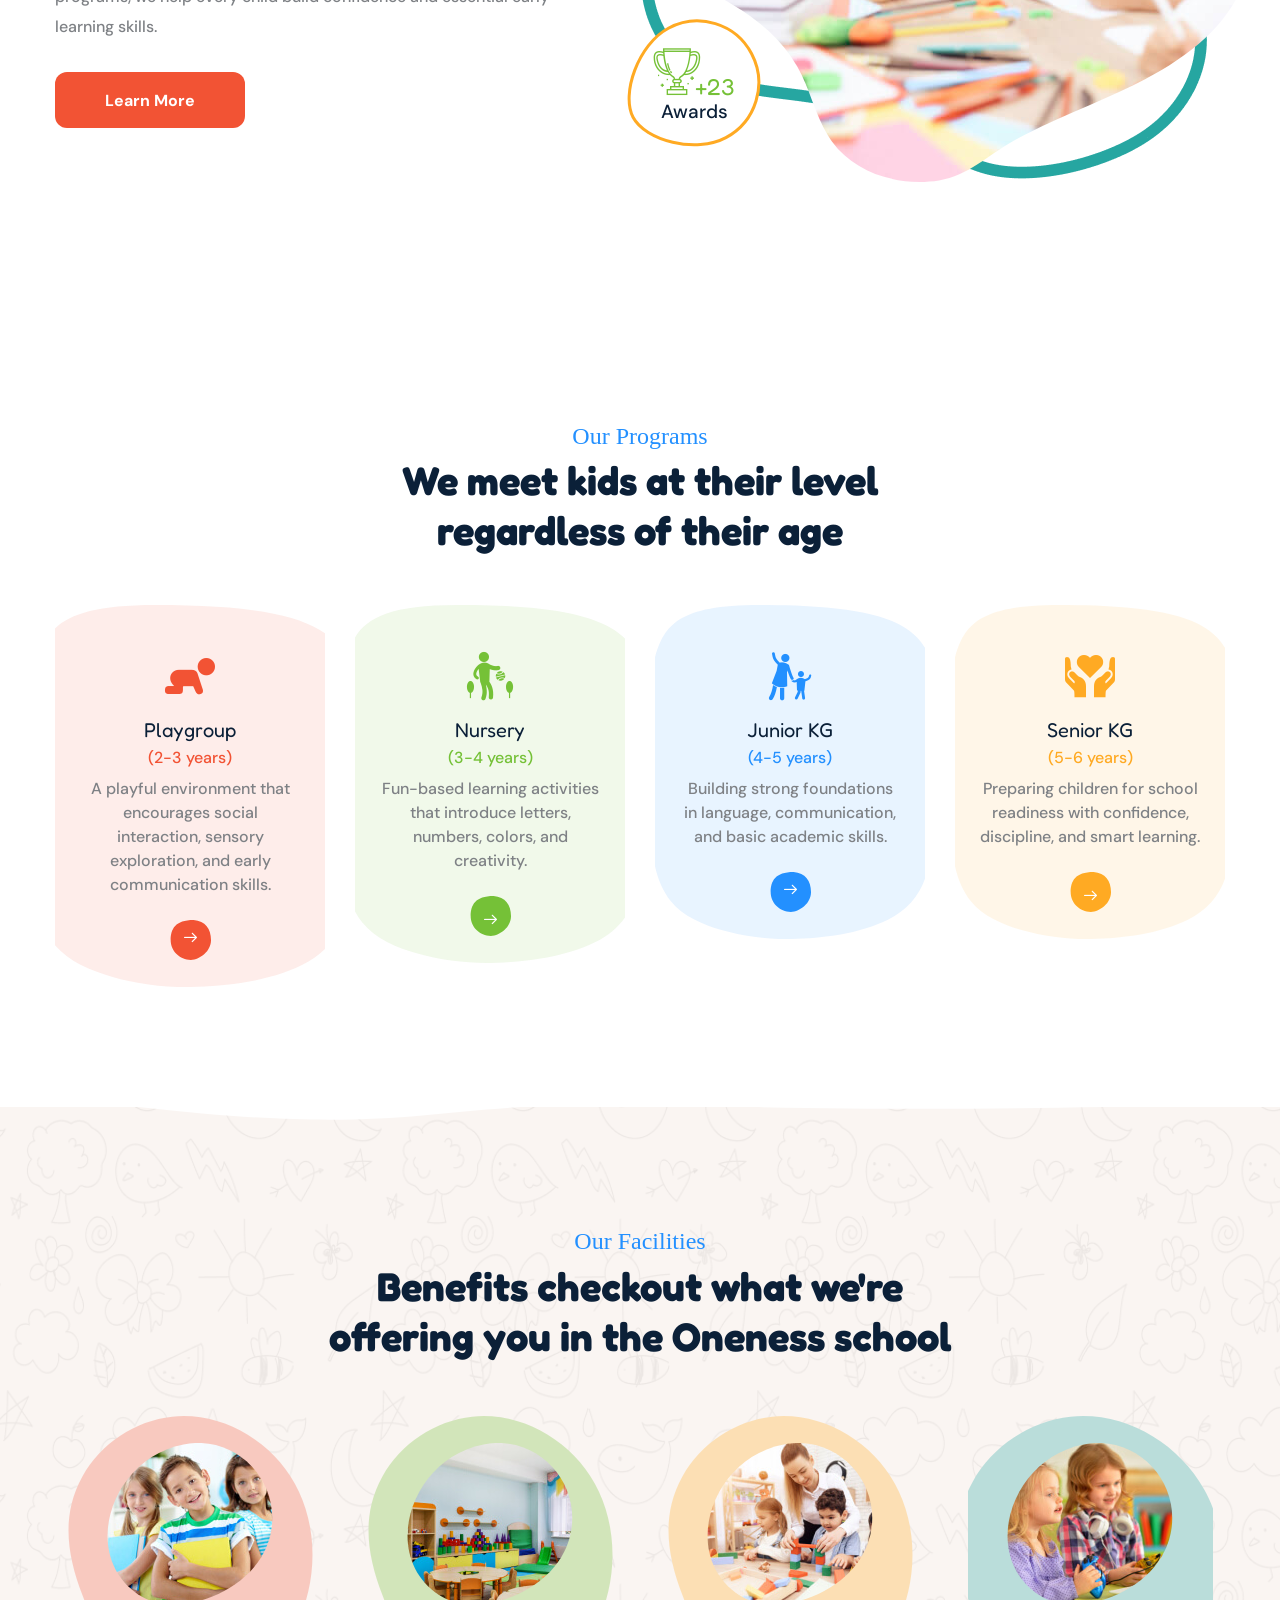
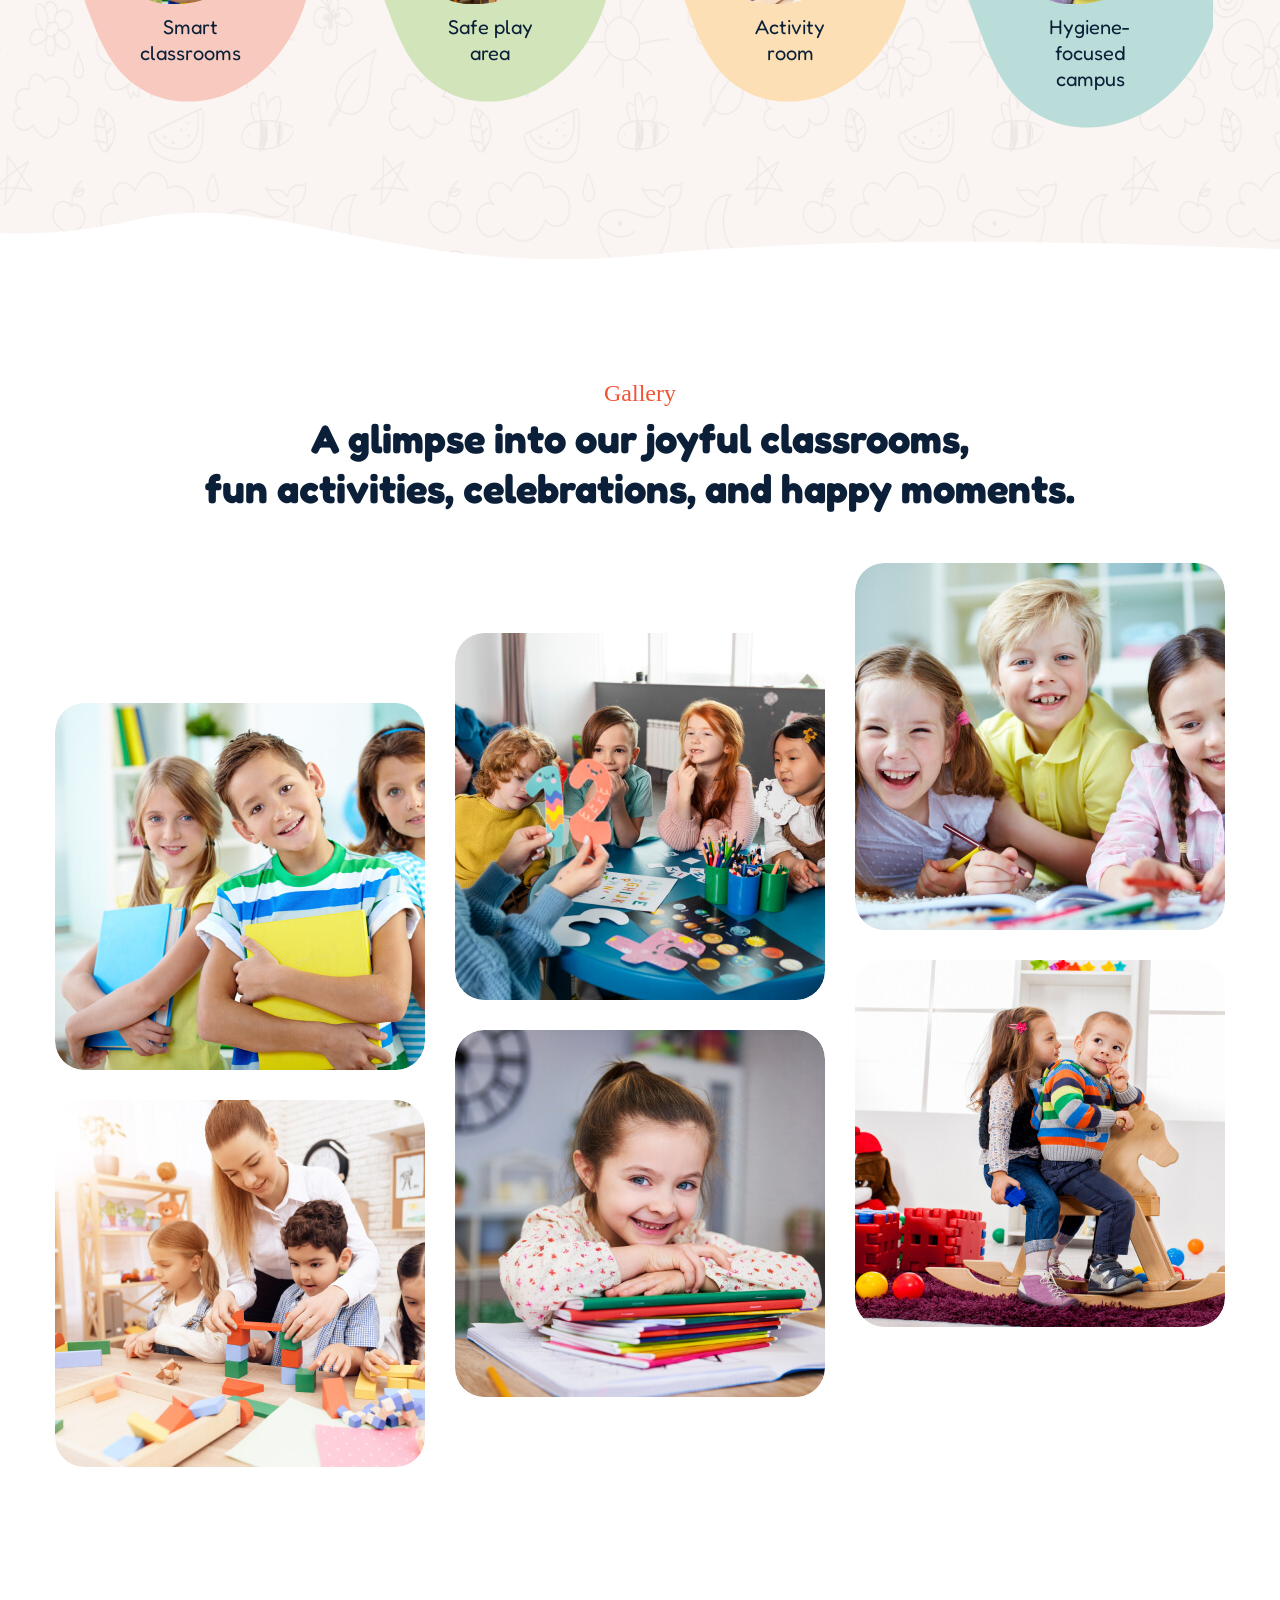
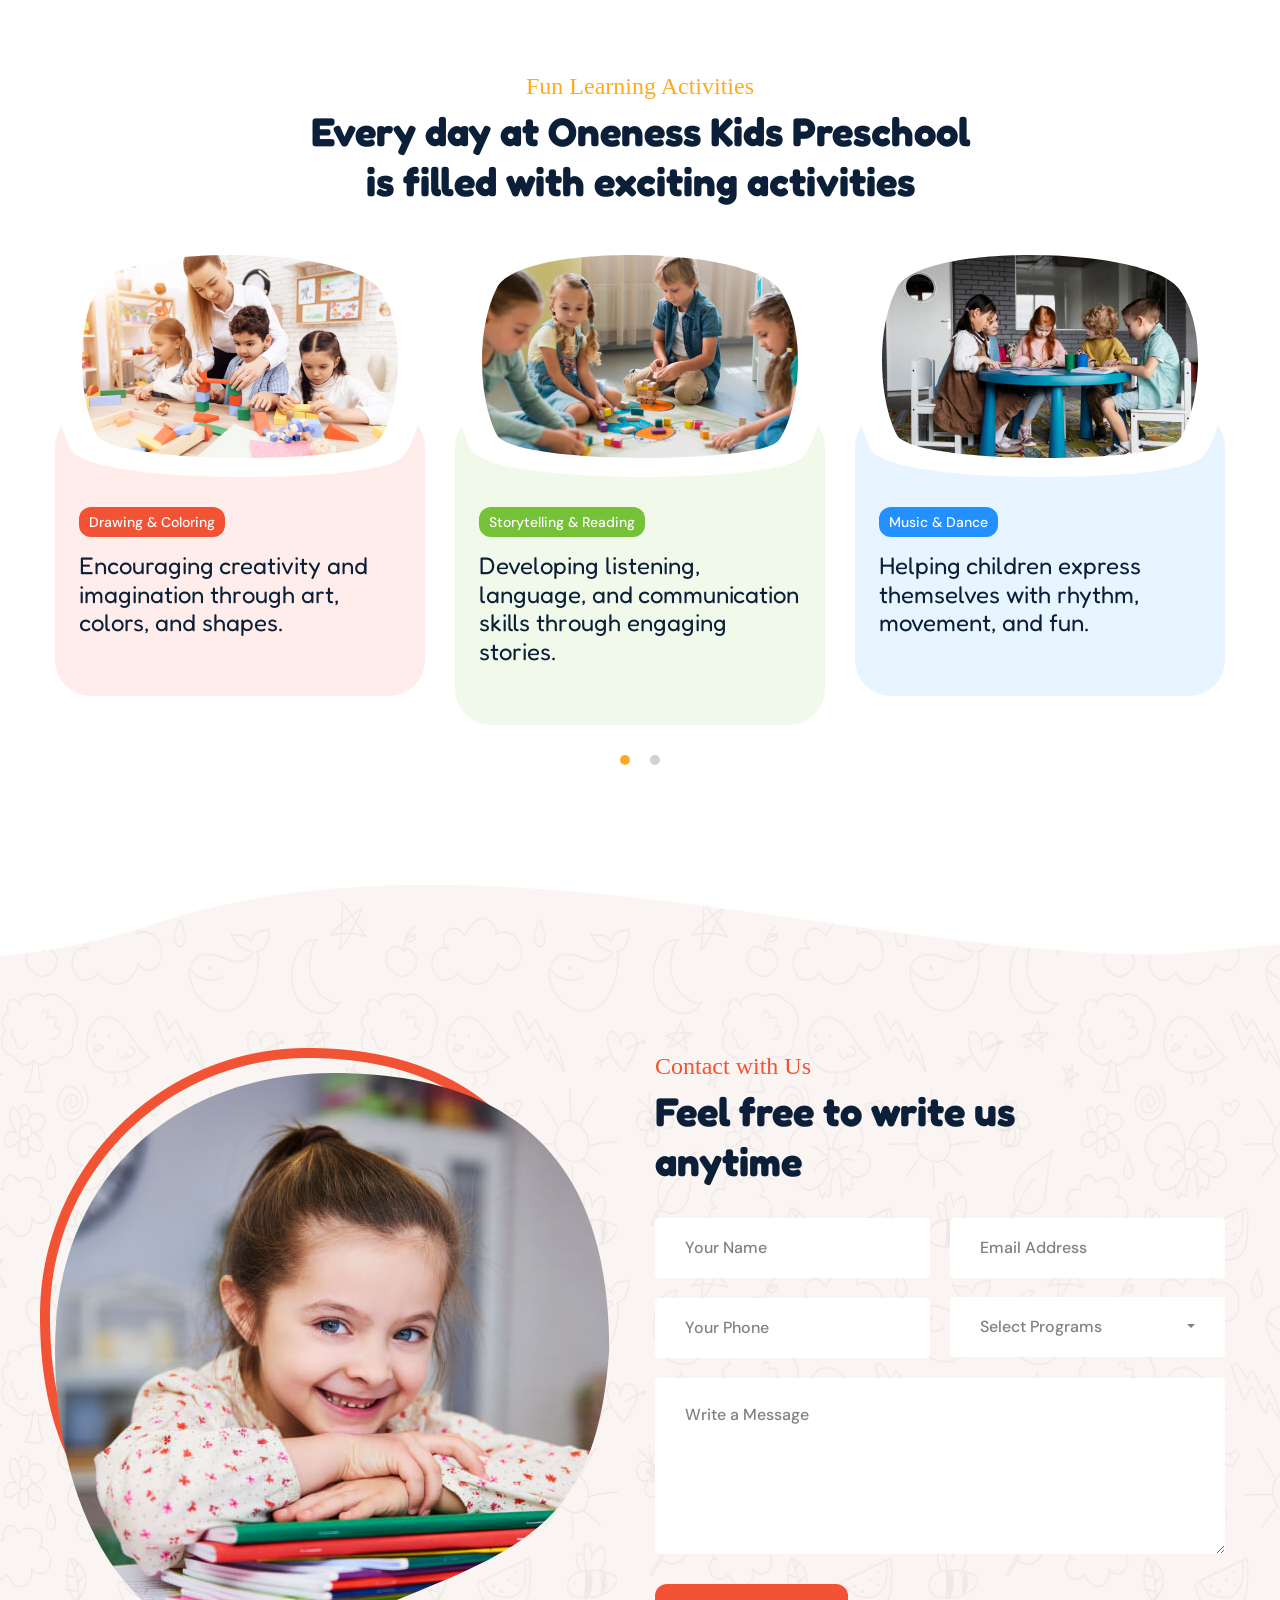
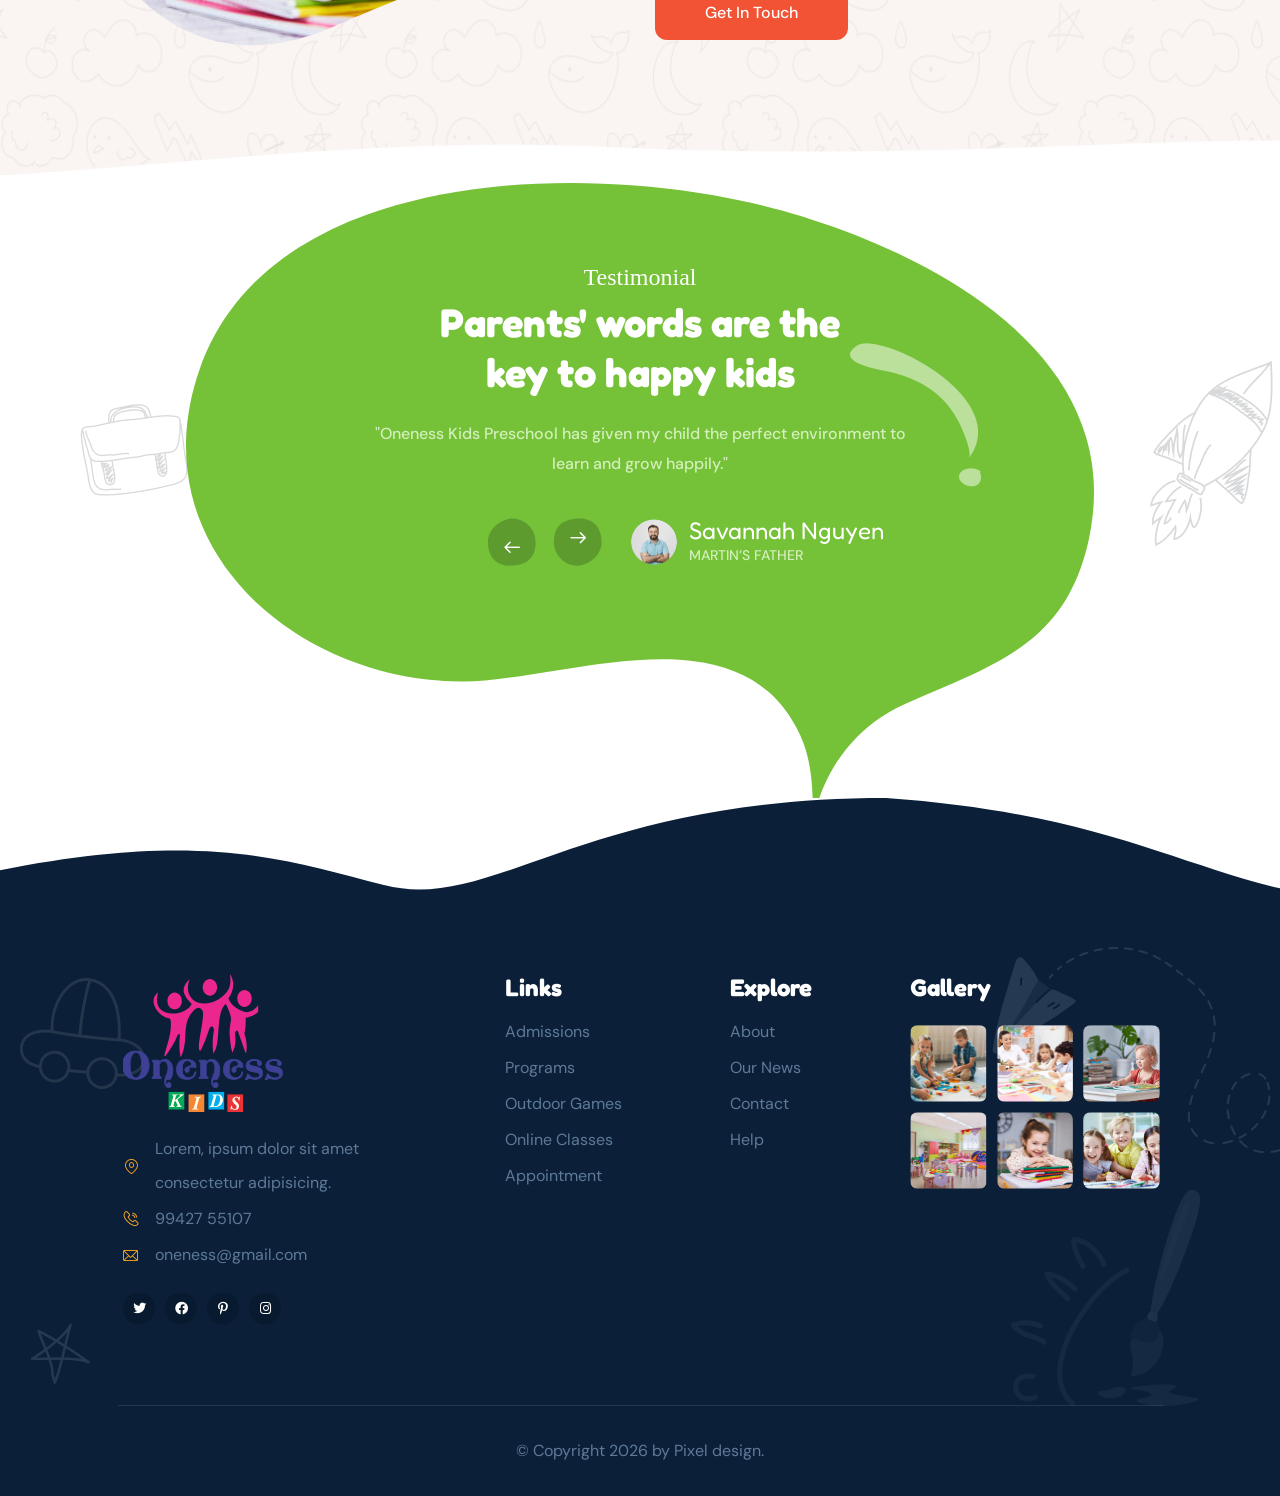
==== commit a72e9856: "tenth commit" ====
--- a/index.html
+++ b/index.html
@@ -404,6 +404,13 @@
 		</section>
 		<section class="gallery-one gallery-one--home-two">
 			<div class="container">
+				<div class="sec-title text-center">
+
+					<h6 class="sec-title__tagline">Gallery</h6><!-- /.sec-title__tagline -->
+
+					<h3 class="sec-title__title">A glimpse into our joyful classrooms, <br> fun activities, celebrations, and happy moments.</h3>
+					<!-- /.sec-title__title -->
+				</div><!-- /.sec-title -->
 				<div class="row masonry-layout filter-layout">
 					<div class="col-md-6 col-lg-4 filter-item marketing">
 						<div class="gallery-one__card gallery-one__card--mt140">
@@ -1029,7 +1036,7 @@
 	</div>
 	<!-- /.search-popup -->
 
-	<a href="index.html" class="scroll-top">
+	<a href="#" class="scroll-top">
 		<svg class="scroll-top__circle" width="100%" height="100%" viewBox="-1 -1 102 102">
 			<path d="M50,1 a49,49 0 0,1 0,98 a49,49 0 0,1 0,-98" />
 		</svg>
--- a/assets/css/kidearn.css
+++ b/assets/css/kidearn.css
@@ -12589,6 +12589,7 @@
   transition: 0.3s;
   padding: 46px 25px 15px;
   --accent-color: var(--kidearn-base, #F25334);
+  height: stretch;
 }
 @media (min-width: 992px) and (max-width: 1199px) {
   .program-two__item {
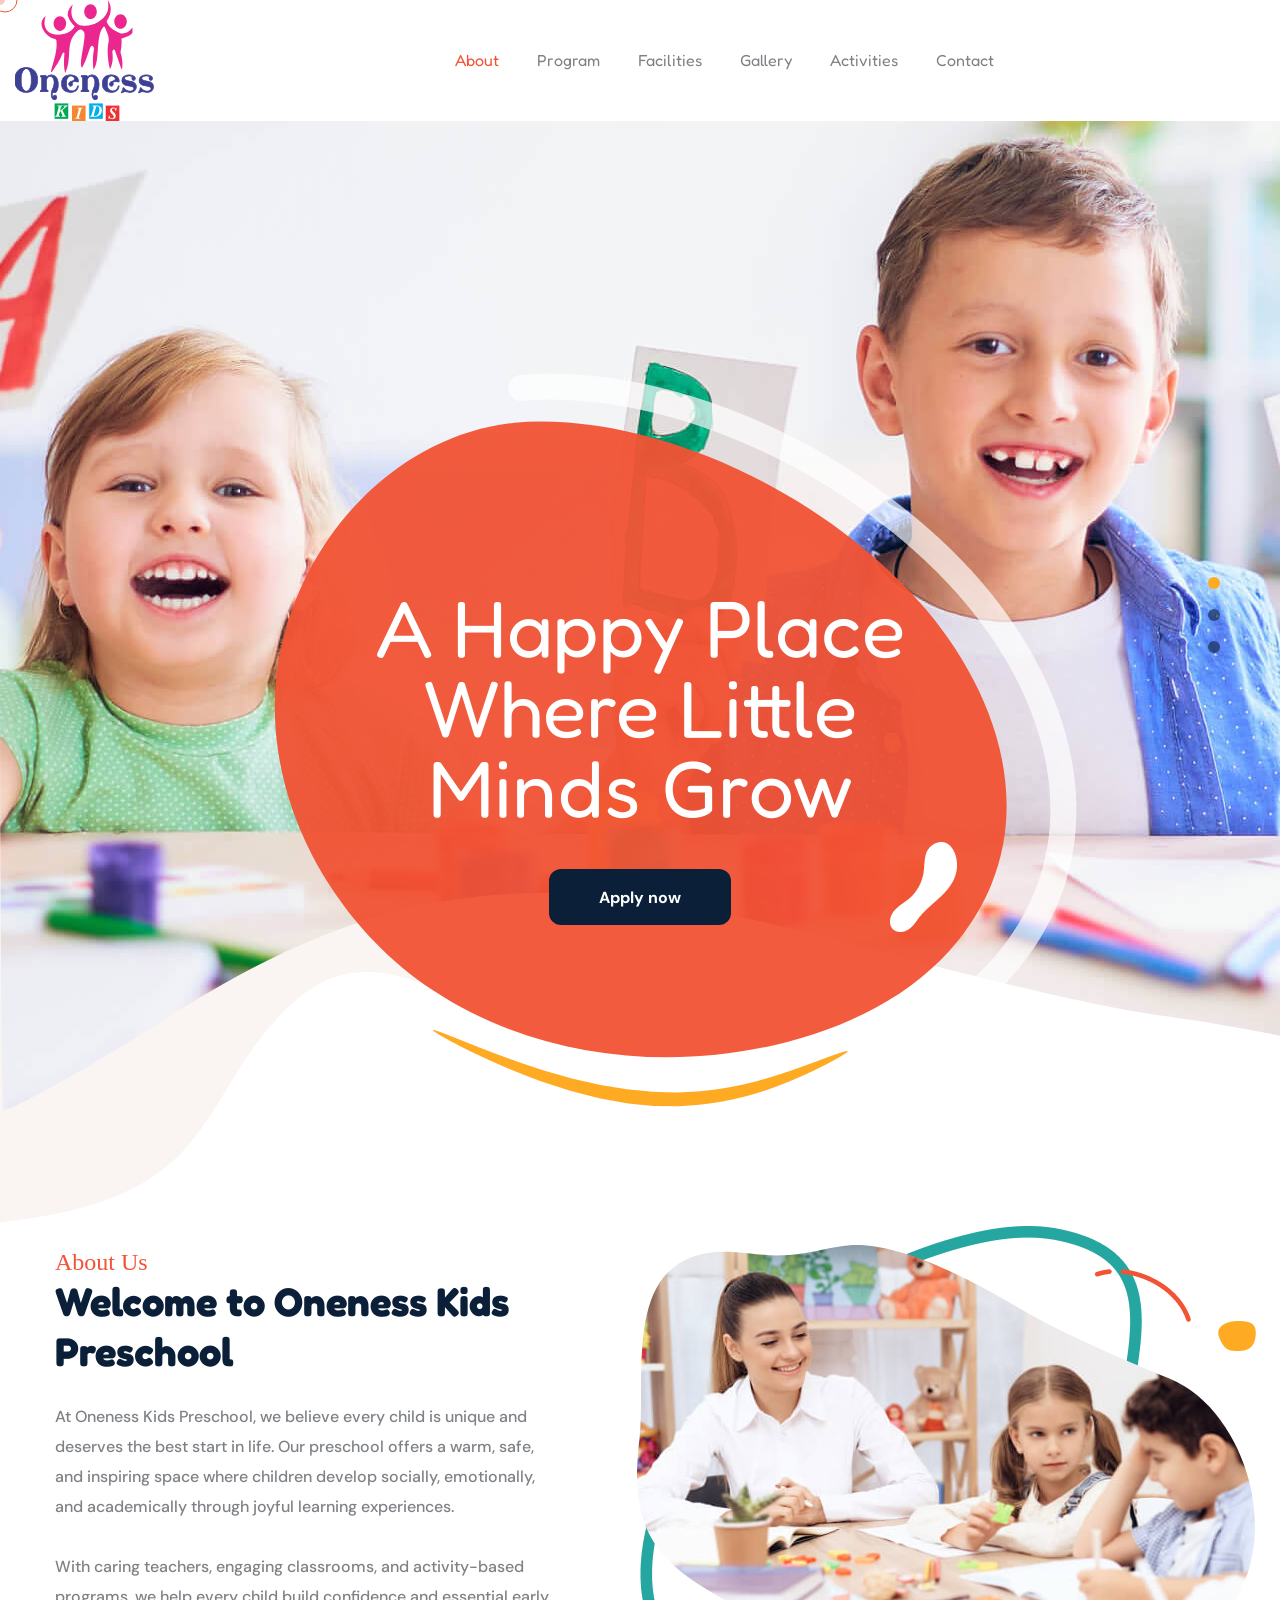
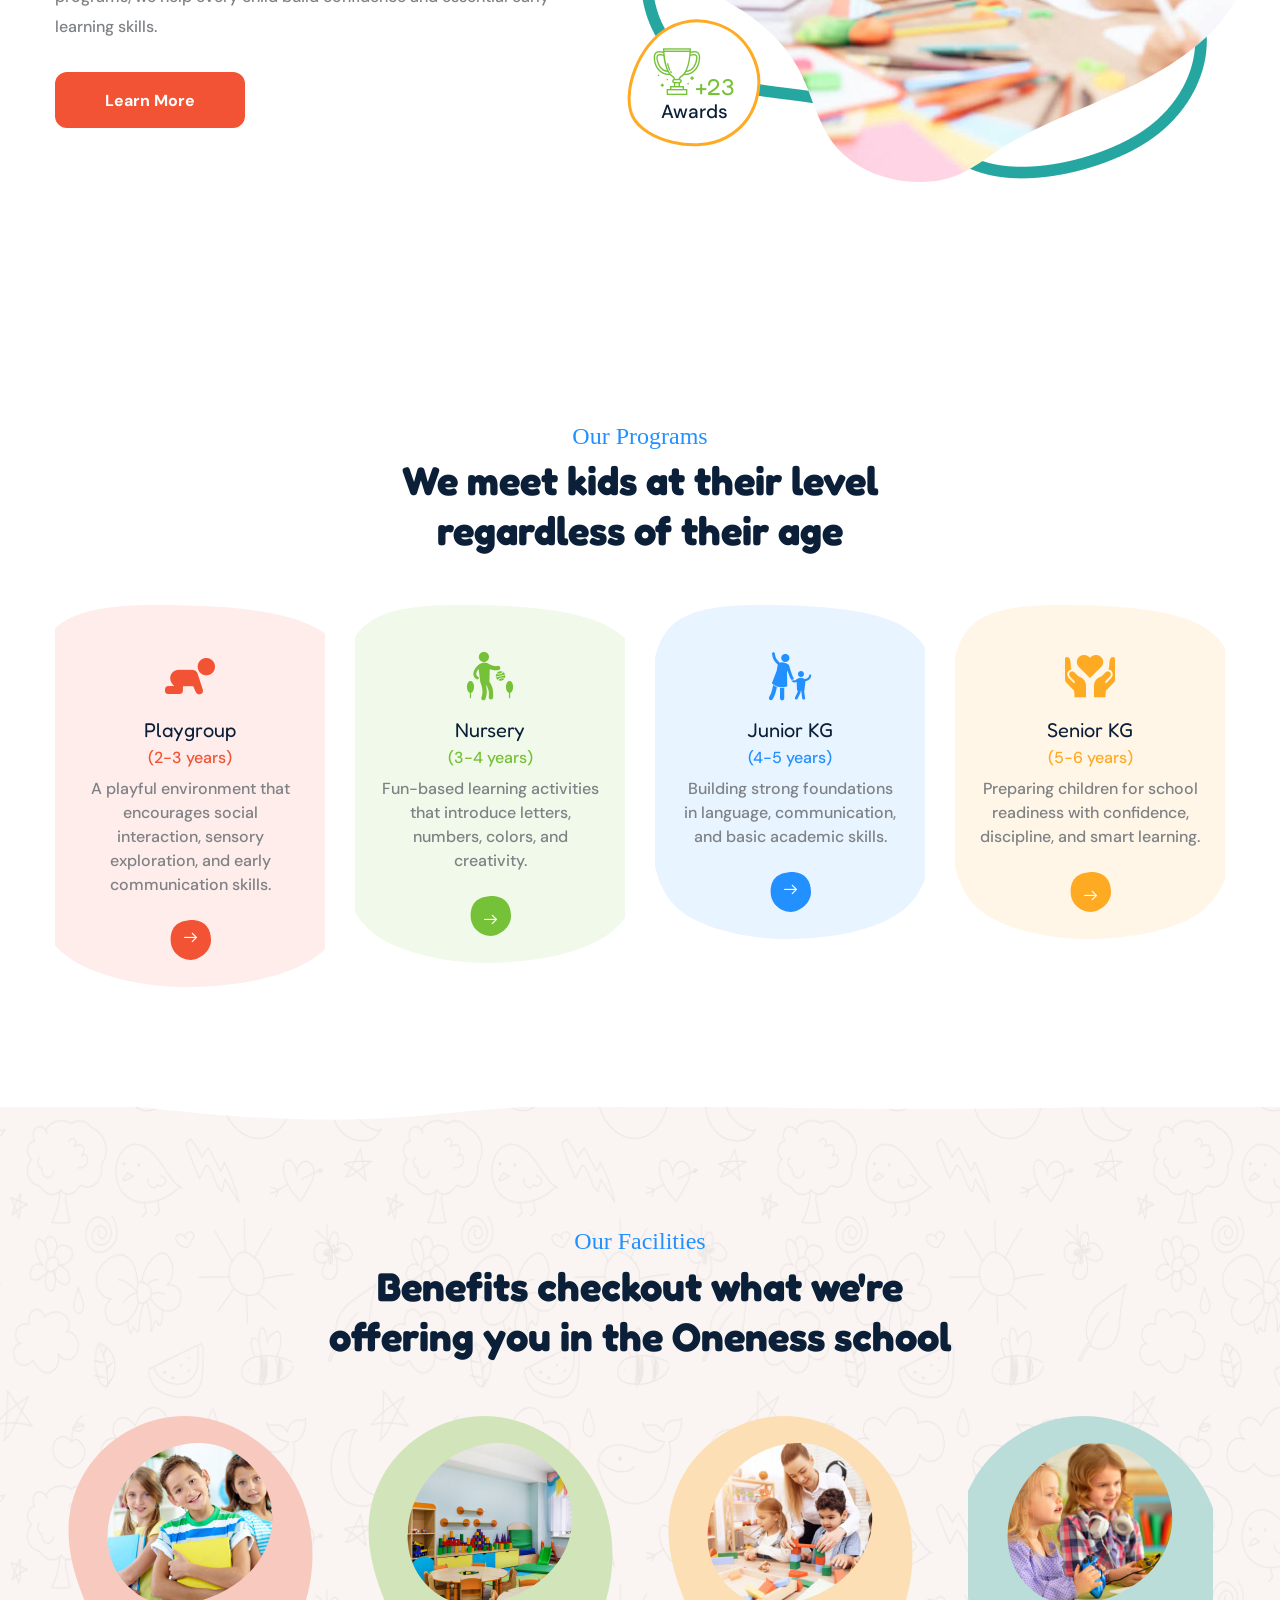
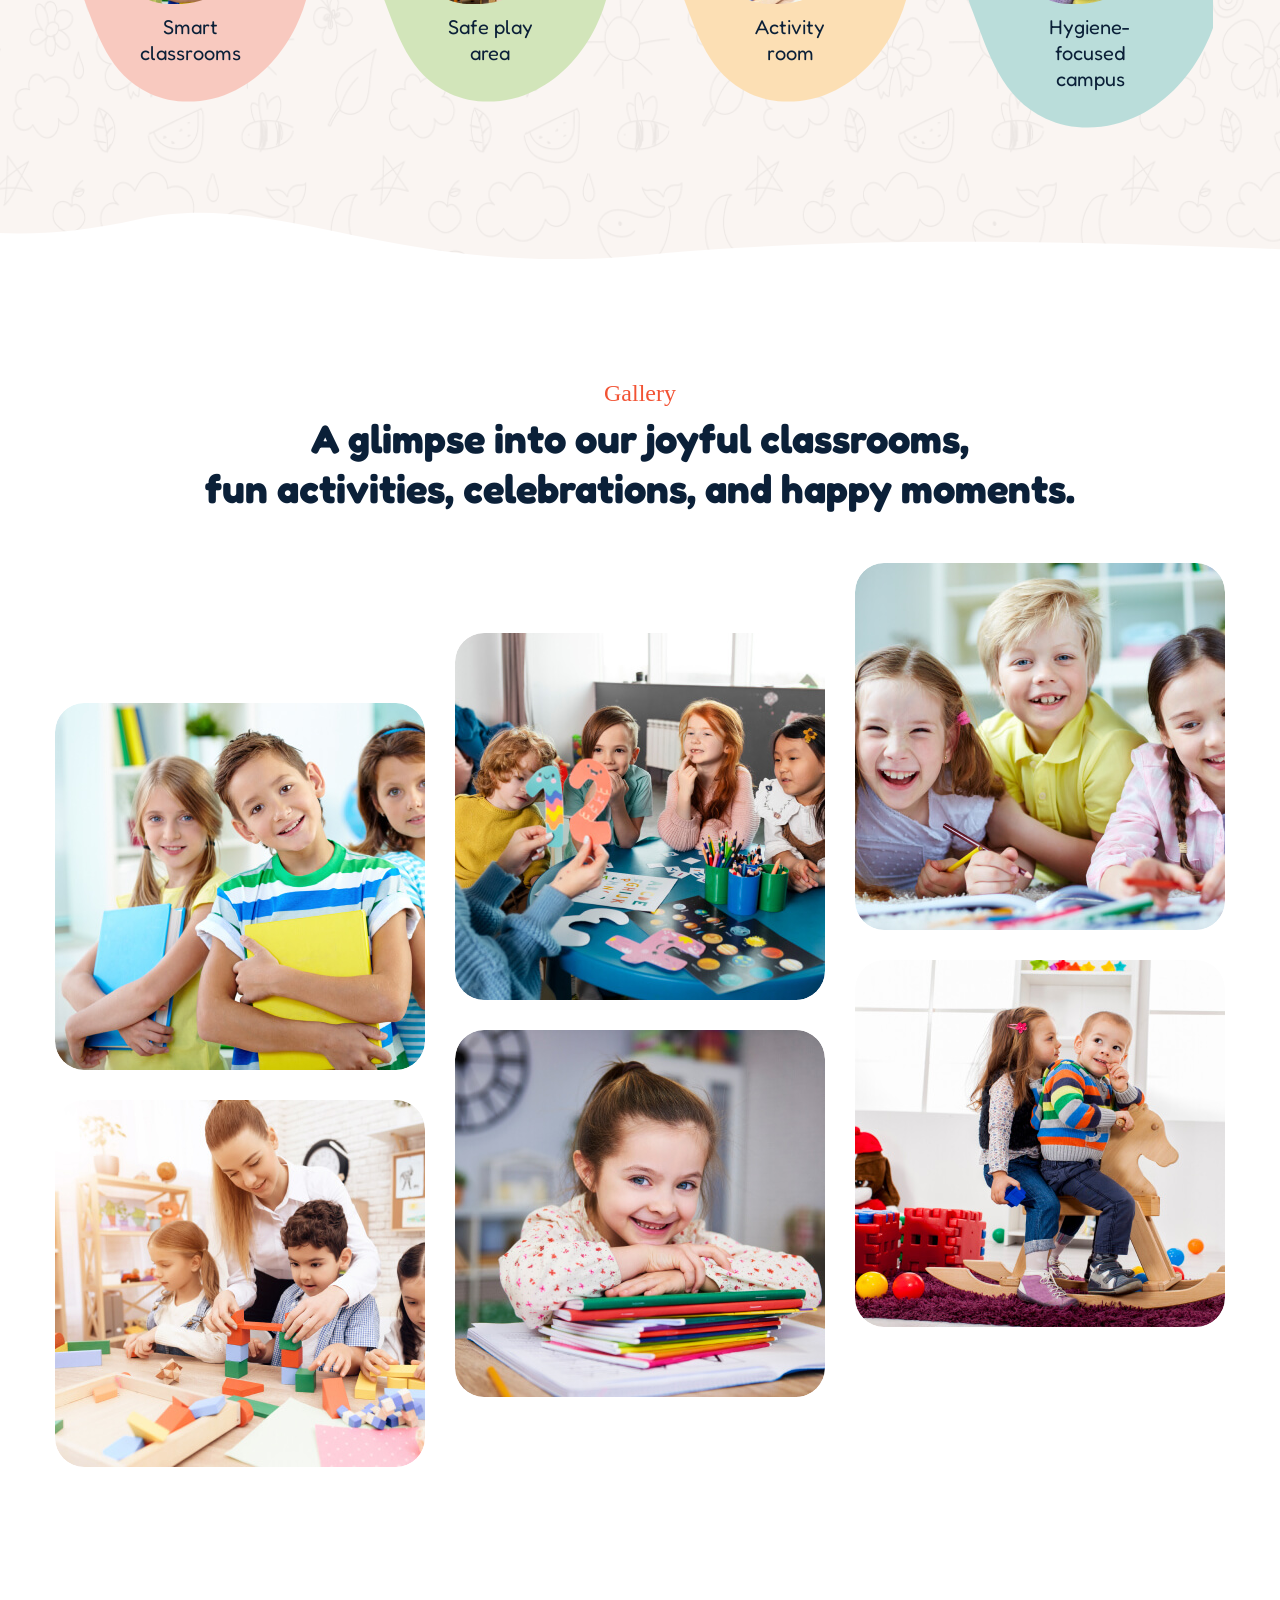
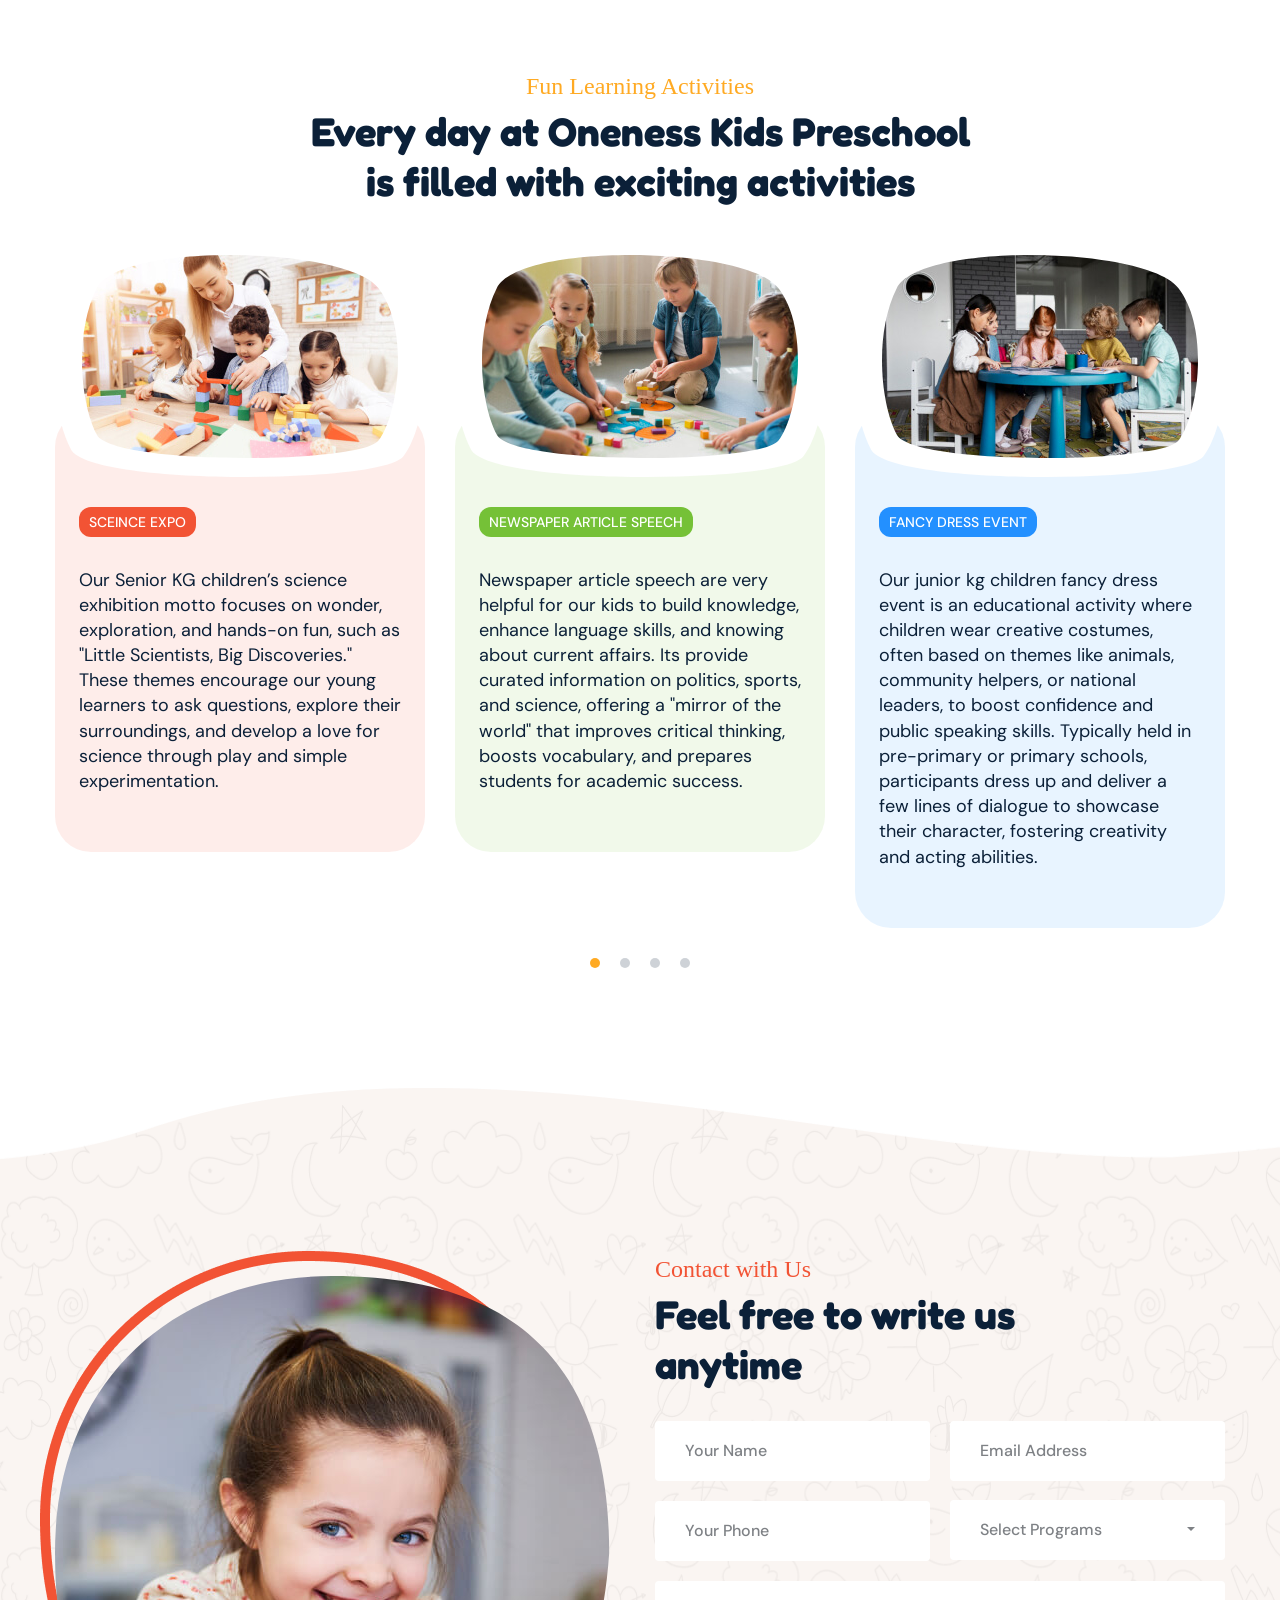
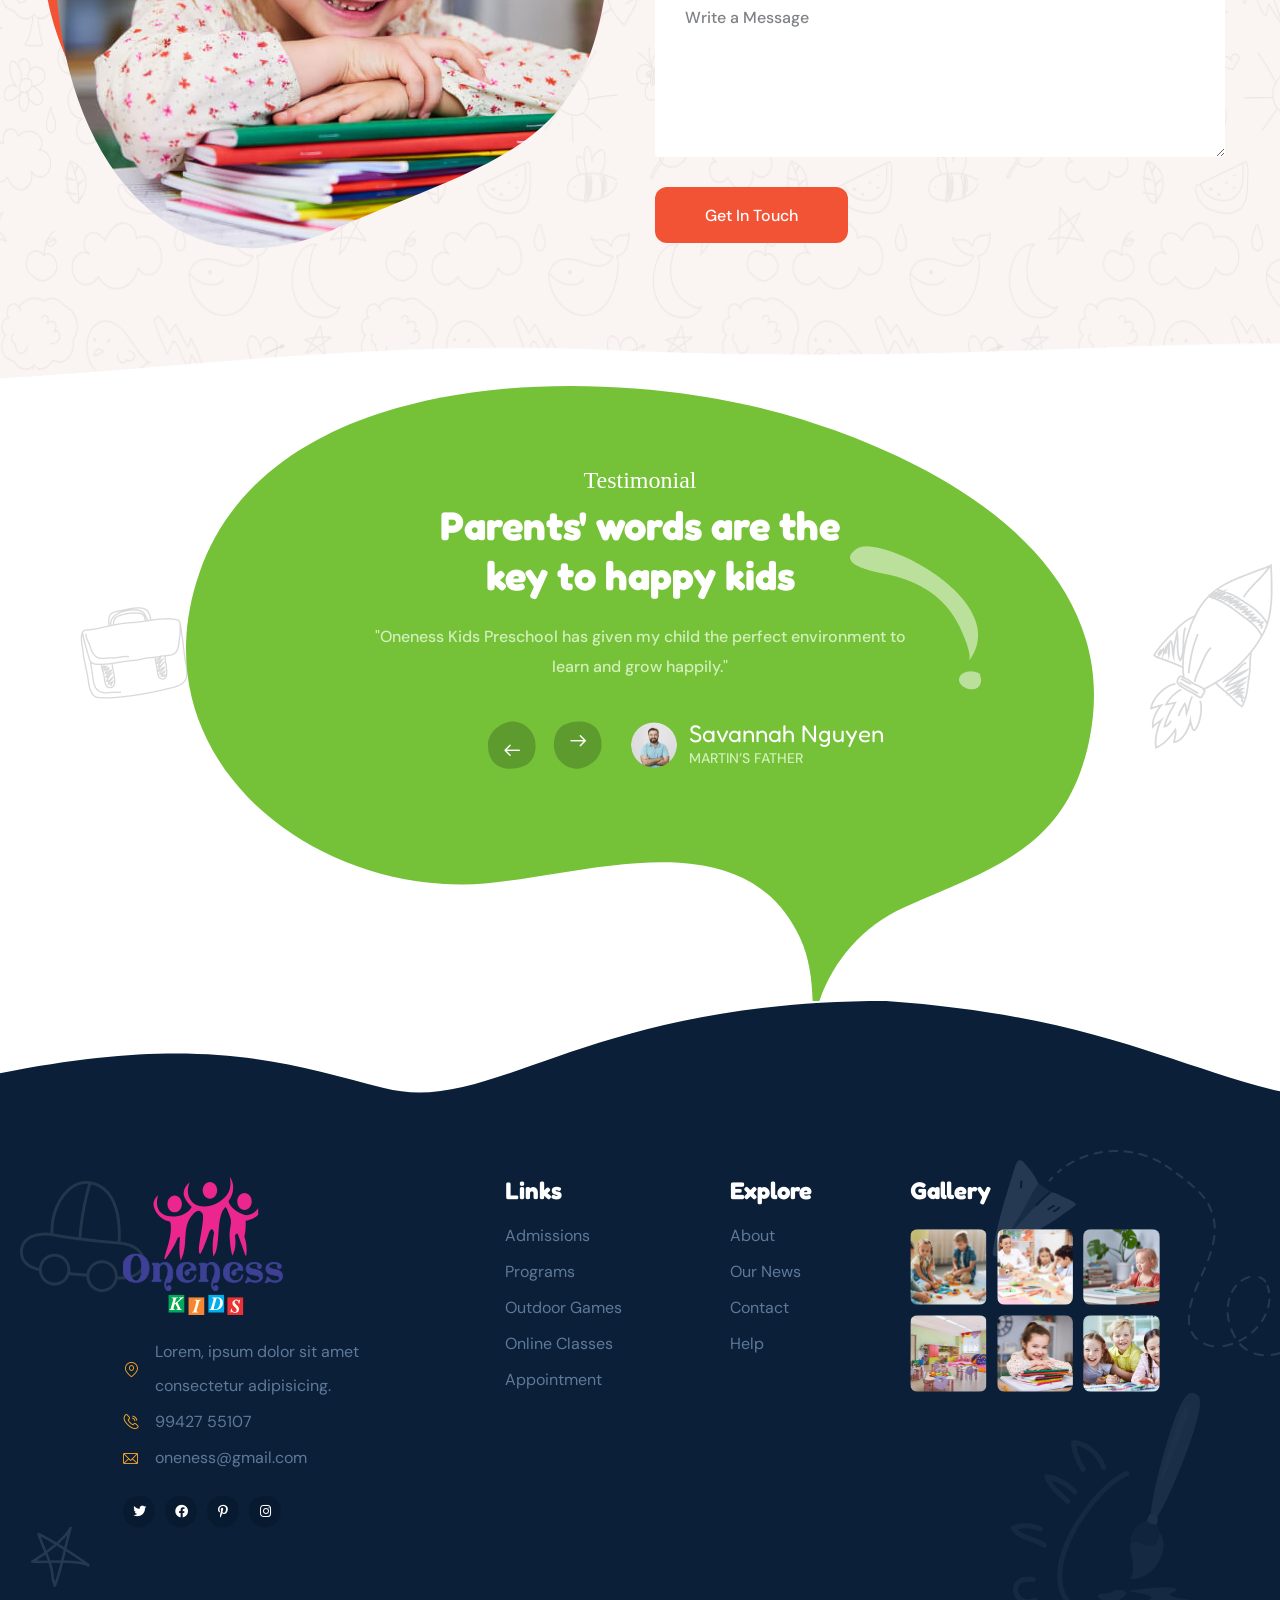
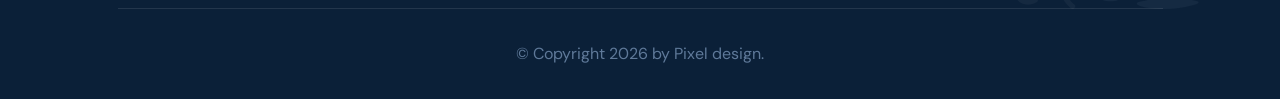
==== commit ed342979: "eleventh commit" ====
--- a/index.html
+++ b/index.html
@@ -528,15 +528,21 @@
 										<div class="blog-card-four__image__layer"
 											style="background-image: url(assets/images/blog/blog-4-1.jpg);"></div>
 									</div>
-									<a href="" class="blog-card-four__image__link"><span
-											class="sr-only">Encouraging creativity and imagination through art, colors, and shapes.</span><!-- /.sr-only --></a>
+									<p class="blog-card-four__image__link"><span
+											class="sr-only">Our Senior KG children’s science exhibition motto focuses on wonder, exploration, and
+hands-on fun, such as &quot;Little Scientists, Big Discoveries.&quot; These themes encourage our young
+learners to ask questions, explore their surroundings, and develop a love for science
+through play and simple experimentation.</span><!-- /.sr-only --></p>
 								</div><!-- /.blog-card-four__image -->
 							</div>
 							<div class="blog-card-four__content">
 								<div class="blog-card-four__content__top">
-									<a href="" class="blog-card-four__category">Drawing & Coloring</a>
+									<p class="blog-card-four__category">SCEINCE EXPO</p>
 								</div><!-- /.blog-card-four__content__top -->
-								<h3 class="blog-card-four__title"><a href="">Encouraging creativity and imagination through art, colors, and shapes.</a></h3><!-- /.blog-card-four__title -->
+								<h3 class="blog-card-four__title"><p>Our Senior KG children’s science exhibition motto focuses on wonder, exploration, and
+hands-on fun, such as &quot;Little Scientists, Big Discoveries.&quot; These themes encourage our young
+learners to ask questions, explore their surroundings, and develop a love for science
+through play and simple experimentation.</p></h3><!-- /.blog-card-four__title -->
 								
 							</div><!-- /.blog-card-four__content -->
 						</div><!-- /.blog-card-four -->
@@ -558,16 +564,21 @@
 										<div class="blog-card-four__image__layer"
 											style="background-image: url(assets/images/blog/blog-4-2.jpg);"></div>
 									</div>
-									<a href="" class="blog-card-four__image__link"><span
-											class="sr-only">Developing listening, language, and communication skills through engaging stories.</span><!-- /.sr-only --></a>
+									<p class="blog-card-four__image__link"><span
+											class="sr-only">Newspaper article speech are very helpful for our kids to build knowledge, enhance
+language skills, and knowing about current affairs. Its provide curated information on
+politics, sports, and science, offering a &quot;mirror of the world&quot; that improves critical thinking,
+boosts vocabulary, and prepares students for academic success.</span><!-- /.sr-only --></p>
 								</div><!-- /.blog-card-four__image -->
 							</div>
 							<div class="blog-card-four__content">
 								<div class="blog-card-four__content__top">
-									<a href="" class="blog-card-four__category">Storytelling & Reading</a>
-									
+									<p class="blog-card-four__category">NEWSPAPER ARTICLE SPEECH</p>
 								</div><!-- /.blog-card-four__content__top -->
-								<h3 class="blog-card-four__title"><a href="">Developing listening, language, and communication skills through engaging stories.</a></h3><!-- /.blog-card-four__title -->
+								<h3 class="blog-card-four__title"><p>Newspaper article speech are very helpful for our kids to build knowledge, enhance
+language skills, and knowing about current affairs. Its provide curated information on
+politics, sports, and science, offering a &quot;mirror of the world&quot; that improves critical thinking,
+boosts vocabulary, and prepares students for academic success.</p></h3><!-- /.blog-card-four__title -->
 								
 							</div><!-- /.blog-card-four__content -->
 						</div><!-- /.blog-card-four -->
@@ -589,47 +600,63 @@
 										<div class="blog-card-four__image__layer"
 											style="background-image: url(assets/images/blog/blog-4-3.jpg);"></div>
 									</div>
-									<a href="" class="blog-card-four__image__link"><span
-											class="sr-only">Helping children express themselves with rhythm, movement, and fun.</span><!-- /.sr-only --></a>
+									<p class="blog-card-four__image__link"><span
+											class="sr-only">Our junior kg children fancy dress event is an educational activity where children wear
+creative costumes, often based on themes like animals, community helpers, or national
+leaders, to boost confidence and public speaking skills. Typically held in pre-primary or
+primary schools, participants dress up and deliver a few lines of dialogue to showcase their
+character, fostering creativity and acting abilities.</span><!-- /.sr-only --></p>
 								</div><!-- /.blog-card-four__image -->
 							</div>
 							<div class="blog-card-four__content">
 								<div class="blog-card-four__content__top">
-									<a href="" class="blog-card-four__category">Music & Dance</a>
+									<p class="blog-card-four__category">FANCY DRESS EVENT</p>
 									
 								</div><!-- /.blog-card-four__content__top -->
-								<h3 class="blog-card-four__title"><a href="">Helping children express themselves with rhythm, movement, and fun.</a></h3><!-- /.blog-card-four__title -->
+								<h3 class="blog-card-four__title"><p>Our junior kg children fancy dress event is an educational activity where children wear
+creative costumes, often based on themes like animals, community helpers, or national
+leaders, to boost confidence and public speaking skills. Typically held in pre-primary or
+primary schools, participants dress up and deliver a few lines of dialogue to showcase their
+character, fostering creativity and acting abilities.</p></h3><!-- /.blog-card-four__title -->
 								
 							</div><!-- /.blog-card-four__content -->
 						</div><!-- /.blog-card-four -->
 					</div><!-- /.item -->
 					<div class="item">
-						<div class="blog-card-four wow fadeInUp" data-wow-duration='1500ms' data-wow-delay='00ms'
-							style='--accent-color: #F25334;'>
+						<div class="blog-card-four wow fadeInUp" data-wow-duration='1500ms' data-wow-delay='200ms'
+							style='--accent-color: #FFAA23;'>
 							<div class="blog-card-four__image-wrapper">
 								<div class="blog-card-four__image">
-									<img src="assets/images/blog/blog-4-1.jpg"
-										alt="10 Easy steps to more learn about play">
+									<img src="assets/images/blog/blog-4-3.jpg"
+										alt="Choose the best child care center for you!">
 									<div class="blog-card-four__image__layer-wrapper">
 										<div class="blog-card-four__image__layer"
-											style="background-image: url(assets/images/blog/blog-4-1.jpg);"></div>
-										<div class="blog-card-four__image__layer"
-											style="background-image: url(assets/images/blog/blog-4-1.jpg);"></div>
-										<div class="blog-card-four__image__layer"
-											style="background-image: url(assets/images/blog/blog-4-1.jpg);"></div>
-										<div class="blog-card-four__image__layer"
-											style="background-image: url(assets/images/blog/blog-4-1.jpg);"></div>
-									</div>
-									<a href="" class="blog-card-four__image__link"><span
-											class="sr-only">Building strength, coordination, and teamwork through active play.</span><!-- /.sr-only --></a>
+											style="background-image: url(assets/images/blog/blog-4-3.jpg);"></div>
+										<div class="blog-card-four__image__layer"
+											style="background-image: url(assets/images/blog/blog-4-3.jpg);"></div>
+										<div class="blog-card-four__image__layer"
+											style="background-image: url(assets/images/blog/blog-4-3.jpg);"></div>
+										<div class="blog-card-four__image__layer"
+											style="background-image: url(assets/images/blog/blog-4-3.jpg);"></div>
+									</div>
+									<p class="blog-card-four__image__link"><span
+											class="sr-only">Our Vegetable market dramatic play is crucial for children, fostering cognitive, social, and
+physical development through imaginative, real-life scenarios. It boosts language and
+communication skills as kids act as buyers and sellers, improves counting and early
+mathematical skills through transactions, and encourages healthy eating habits by
+familiarizing them with diverse produce</span><!-- /.sr-only --></p>
 								</div><!-- /.blog-card-four__image -->
 							</div>
 							<div class="blog-card-four__content">
 								<div class="blog-card-four__content__top">
-									<a href="" class="blog-card-four__category">Outdoor Play</a>
+									<p class="blog-card-four__category">VEGETABLE MARKET DRAMATIC PLAY</p>
 									
 								</div><!-- /.blog-card-four__content__top -->
-								<h3 class="blog-card-four__title"><a href="">Building strength, coordination, and teamwork through active play.</a></h3><!-- /.blog-card-four__title -->
+								<h3 class="blog-card-four__title"><p>Our Vegetable market dramatic play is crucial for children, fostering cognitive, social, and
+physical development through imaginative, real-life scenarios. It boosts language and
+communication skills as kids act as buyers and sellers, improves counting and early
+mathematical skills through transactions, and encourages healthy eating habits by
+familiarizing them with diverse produce</p></h3><!-- /.blog-card-four__title -->
 								
 							</div><!-- /.blog-card-four__content -->
 						</div><!-- /.blog-card-four -->
@@ -651,16 +678,138 @@
 										<div class="blog-card-four__image__layer"
 											style="background-image: url(assets/images/blog/blog-4-1.jpg);"></div>
 									</div>
-									<a href="" class="blog-card-four__image__link"><span
-											class="sr-only">Improving problem-solving and logical thinking skills.</span><!-- /.sr-only --></a>
+									<p class="blog-card-four__image__link"><span
+											class="sr-only">Grandparents day is very important for kids as it fosters deep, unconditional bonds,
+strengthens intergenerational connections, and honors the wisdom, love, and cultural
+heritage passed down by elders. It promotes empathy, provides emotional stability, and
+
+helps children appreciate their roots while creating lasting, loving memories through shared
+quality time.</span><!-- /.sr-only --></p>
 								</div><!-- /.blog-card-four__image -->
 							</div>
 							<div class="blog-card-four__content">
 								<div class="blog-card-four__content__top">
-									<a href="" class="blog-card-four__category">Puzzle Games</a>
+									<p class="blog-card-four__category">GRANDPARENTS DAY CELEBRATION</p>
+								</div><!-- /.blog-card-four__content__top -->
+								<h3 class="blog-card-four__title"><p>Grandparents day is very important for kids as it fosters deep, unconditional bonds,
+strengthens intergenerational connections, and honors the wisdom, love, and cultural
+heritage passed down by elders. It promotes empathy, provides emotional stability, and
+
+helps children appreciate their roots while creating lasting, loving memories through shared
+quality time.</p></h3><!-- /.blog-card-four__title -->
+
+							</div><!-- /.blog-card-four__content -->
+						</div><!-- /.blog-card-four -->
+					</div><!-- /.item -->
+					<div class="item">
+						<div class="blog-card-four wow fadeInUp" data-wow-duration='1500ms' data-wow-delay='100ms'
+							style='--accent-color: #75C137;'>
+							<div class="blog-card-four__image-wrapper">
+								<div class="blog-card-four__image">
+									<img src="assets/images/blog/blog-4-2.jpg"
+										alt="The complete kindearn design guideline 2023">
+									<div class="blog-card-four__image__layer-wrapper">
+										<div class="blog-card-four__image__layer"
+											style="background-image: url(assets/images/blog/blog-4-2.jpg);"></div>
+										<div class="blog-card-four__image__layer"
+											style="background-image: url(assets/images/blog/blog-4-2.jpg);"></div>
+										<div class="blog-card-four__image__layer"
+											style="background-image: url(assets/images/blog/blog-4-2.jpg);"></div>
+										<div class="blog-card-four__image__layer"
+											style="background-image: url(assets/images/blog/blog-4-2.jpg);"></div>
+									</div>
+									<p class="blog-card-four__image__link"><span
+											class="sr-only">Fruit Salad Day is a vital, interactive learning experience that educates children on the
+importance of nutrition, promotes healthy eating habits over junk food, and encourages
+teamwork. By engaging their senses to explore different tastes, textures, and colors,
+children learn to enjoy fresh fruits while developing fine motor skills through washing,
+peeling, and cutting activities</span><!-- /.sr-only --></p>
+								</div><!-- /.blog-card-four__image -->
+							</div>
+							<div class="blog-card-four__content">
+								<div class="blog-card-four__content__top">
+									<p class="blog-card-four__category">FRUIT SALAD DAY</p>
 									
 								</div><!-- /.blog-card-four__content__top -->
-								<h3 class="blog-card-four__title"><a href="">Improving problem-solving and logical thinking skills.</a></h3><!-- /.blog-card-four__title -->
+								<h3 class="blog-card-four__title"><p>Fruit Salad Day is a vital, interactive learning experience that educates children on the
+importance of nutrition, promotes healthy eating habits over junk food, and encourages
+teamwork. By engaging their senses to explore different tastes, textures, and colors,
+children learn to enjoy fresh fruits while developing fine motor skills through washing,
+peeling, and cutting activities</p></h3><!-- /.blog-card-four__title -->
+								
+							</div><!-- /.blog-card-four__content -->
+						</div><!-- /.blog-card-four -->
+					</div><!-- /.item -->
+					<div class="item">
+						<div class="blog-card-four wow fadeInUp" data-wow-duration='1500ms' data-wow-delay='200ms'
+							style='--accent-color: #2390FF;'>
+							<div class="blog-card-four__image-wrapper">
+								<div class="blog-card-four__image">
+									<img src="assets/images/blog/blog-4-3.jpg"
+										alt="Choose the best child care center for you!">
+									<div class="blog-card-four__image__layer-wrapper">
+										<div class="blog-card-four__image__layer"
+											style="background-image: url(assets/images/blog/blog-4-3.jpg);"></div>
+										<div class="blog-card-four__image__layer"
+											style="background-image: url(assets/images/blog/blog-4-3.jpg);"></div>
+										<div class="blog-card-four__image__layer"
+											style="background-image: url(assets/images/blog/blog-4-3.jpg);"></div>
+										<div class="blog-card-four__image__layer"
+											style="background-image: url(assets/images/blog/blog-4-3.jpg);"></div>
+									</div>
+									<p class="blog-card-four__image__link"><span
+											class="sr-only">Independence Day celebrations in kindergarten are crucial for fostering early patriotism,
+unity, and cultural awareness. These activities help children to understand the value of
+freedom and respect the national flag through engaging, simple methods like tricolour crafts
+and saying story about freedom fighters...</span><!-- /.sr-only --></p>
+								</div><!-- /.blog-card-four__image -->
+							</div>
+							<div class="blog-card-four__content">
+								<div class="blog-card-four__content__top">
+									<p class="blog-card-four__category">INDEPENDENCE DAY CELEBRATION</p>
+									
+								</div><!-- /.blog-card-four__content__top -->
+								<h3 class="blog-card-four__title"><p>Independence Day celebrations in kindergarten are crucial for fostering early patriotism,
+unity, and cultural awareness. These activities help children to understand the value of
+freedom and respect the national flag through engaging, simple methods like tricolour crafts
+and saying story about freedom fighters...</p></h3><!-- /.blog-card-four__title -->
+								
+							</div><!-- /.blog-card-four__content -->
+						</div><!-- /.blog-card-four -->
+					</div><!-- /.item -->
+					<div class="item">
+						<div class="blog-card-four wow fadeInUp" data-wow-duration='1500ms' data-wow-delay='200ms'
+							style='--accent-color: #FFAA23;'>
+							<div class="blog-card-four__image-wrapper">
+								<div class="blog-card-four__image">
+									<img src="assets/images/blog/blog-4-3.jpg"
+										alt="Choose the best child care center for you!">
+									<div class="blog-card-four__image__layer-wrapper">
+										<div class="blog-card-four__image__layer"
+											style="background-image: url(assets/images/blog/blog-4-3.jpg);"></div>
+										<div class="blog-card-four__image__layer"
+											style="background-image: url(assets/images/blog/blog-4-3.jpg);"></div>
+										<div class="blog-card-four__image__layer"
+											style="background-image: url(assets/images/blog/blog-4-3.jpg);"></div>
+										<div class="blog-card-four__image__layer"
+											style="background-image: url(assets/images/blog/blog-4-3.jpg);"></div>
+									</div>
+									<p class="blog-card-four__image__link"><span
+											class="sr-only">Children’s Day celebration in kindergarten celebrates innocence, creativity, and joy while
+emphasizing child rights, education, and nurturing a safe environment. It fosters self-
+esteem, confidence, and valuable life lessons like kindness and empathy. The day honors
+the legacy of Jawaharlal Nehru, highlighting children as the future nation&#39;s foundation.</span><!-- /.sr-only --></p>
+								</div><!-- /.blog-card-four__image -->
+							</div>
+							<div class="blog-card-four__content">
+								<div class="blog-card-four__content__top">
+									<p class="blog-card-four__category">CHILDREN&#39;S DAY CELEBRATION</p>
+									
+								</div><!-- /.blog-card-four__content__top -->
+								<h3 class="blog-card-four__title"><p>Children’s Day celebration in kindergarten celebrates innocence, creativity, and joy while
+emphasizing child rights, education, and nurturing a safe environment. It fosters self-
+esteem, confidence, and valuable life lessons like kindness and empathy. The day honors
+the legacy of Jawaharlal Nehru, highlighting children as the future nation&#39;s foundation.</p></h3><!-- /.blog-card-four__title -->
 								
 							</div><!-- /.blog-card-four__content -->
 						</div><!-- /.blog-card-four -->
@@ -682,16 +831,134 @@
 										<div class="blog-card-four__image__layer"
 											style="background-image: url(assets/images/blog/blog-4-1.jpg);"></div>
 									</div>
-									<a href="" class="blog-card-four__image__link"><span
-											class="sr-only">Developing fine motor skills and early writing confidence.</span><!-- /.sr-only --></a>
+									<p class="blog-card-four__image__link"><span
+											class="sr-only">Celebrating Diwali in kindergarten fosters cultural awareness, inclusivity, and community,
+teaching children about the triumph of light over darkness and good over evil. It promotes
+social-emotional growth through sharing, creativity through hands-on activities like diyas
+and rangoli, and instills values like kindness and gratitude, enhancing holistic development
+in young minds.</span><!-- /.sr-only --></p>
 								</div><!-- /.blog-card-four__image -->
 							</div>
 							<div class="blog-card-four__content">
 								<div class="blog-card-four__content__top">
-									<a href="" class="blog-card-four__category">Handwriting Practice</a>
+									<p class="blog-card-four__category">DIWALI CELEBRATION</p>
+								</div><!-- /.blog-card-four__content__top -->
+								<h3 class="blog-card-four__title"><p>Celebrating Diwali in kindergarten fosters cultural awareness, inclusivity, and community,
+teaching children about the triumph of light over darkness and good over evil. It promotes
+social-emotional growth through sharing, creativity through hands-on activities like diyas
+and rangoli, and instills values like kindness and gratitude, enhancing holistic development
+in young minds.</p></h3><!-- /.blog-card-four__title -->
+								
+							</div><!-- /.blog-card-four__content -->
+						</div><!-- /.blog-card-four -->
+					</div><!-- /.item -->
+					<div class="item">
+						<div class="blog-card-four wow fadeInUp" data-wow-duration='1500ms' data-wow-delay='100ms'
+							style='--accent-color: #75C137;'>
+							<div class="blog-card-four__image-wrapper">
+								<div class="blog-card-four__image">
+									<img src="assets/images/blog/blog-4-2.jpg"
+										alt="The complete kindearn design guideline 2023">
+									<div class="blog-card-four__image__layer-wrapper">
+										<div class="blog-card-four__image__layer"
+											style="background-image: url(assets/images/blog/blog-4-2.jpg);"></div>
+										<div class="blog-card-four__image__layer"
+											style="background-image: url(assets/images/blog/blog-4-2.jpg);"></div>
+										<div class="blog-card-four__image__layer"
+											style="background-image: url(assets/images/blog/blog-4-2.jpg);"></div>
+										<div class="blog-card-four__image__layer"
+											style="background-image: url(assets/images/blog/blog-4-2.jpg);"></div>
+									</div>
+									<p class="blog-card-four__image__link"><span
+											class="sr-only">Celebrating Christmas and new year at school is important because it brings joy and a sense
+of community, helps students learn values like kindness, sharing and compassion, and lets
+everyone enjoy creative activities and teamwork while respecting cultural traditions.</span><!-- /.sr-only --></p>
+								</div><!-- /.blog-card-four__image -->
+							</div>
+							<div class="blog-card-four__content">
+								<div class="blog-card-four__content__top">
+									<p class="blog-card-four__category">CHRISTMAS &amp; NEW YEAR CELEBRATION</p>
 									
 								</div><!-- /.blog-card-four__content__top -->
-								<h3 class="blog-card-four__title"><a href="">Developing fine motor skills and early writing confidence.</a></h3><!-- /.blog-card-four__title -->
+								<h3 class="blog-card-four__title"><p>Celebrating Christmas and new year at school is important because it brings joy and a sense
+of community, helps students learn values like kindness, sharing and compassion, and lets
+everyone enjoy creative activities and teamwork while respecting cultural traditions.</p></h3><!-- /.blog-card-four__title -->
+								
+							</div><!-- /.blog-card-four__content -->
+						</div><!-- /.blog-card-four -->
+					</div><!-- /.item -->
+					<div class="item">
+						<div class="blog-card-four wow fadeInUp" data-wow-duration='1500ms' data-wow-delay='200ms'
+							style='--accent-color: #2390FF;'>
+							<div class="blog-card-four__image-wrapper">
+								<div class="blog-card-four__image">
+									<img src="assets/images/blog/blog-4-3.jpg"
+										alt="Choose the best child care center for you!">
+									<div class="blog-card-four__image__layer-wrapper">
+										<div class="blog-card-four__image__layer"
+											style="background-image: url(assets/images/blog/blog-4-3.jpg);"></div>
+										<div class="blog-card-four__image__layer"
+											style="background-image: url(assets/images/blog/blog-4-3.jpg);"></div>
+										<div class="blog-card-four__image__layer"
+											style="background-image: url(assets/images/blog/blog-4-3.jpg);"></div>
+										<div class="blog-card-four__image__layer"
+											style="background-image: url(assets/images/blog/blog-4-3.jpg);"></div>
+									</div>
+									<p class="blog-card-four__image__link"><span
+											class="sr-only">Celebrating Pongal in kindergarten is vital for fostering cultural awareness, gratitude
+towards nature, and gratitude toward farmers, while supporting holistic development.
+Through hands-on activities like cooking and traditional games, children learn to respect
+agriculture, understand the importance of seasonal foods, and develop fine motor skills.</span><!-- /.sr-only --></p>
+								</div><!-- /.blog-card-four__image -->
+							</div>
+							<div class="blog-card-four__content">
+								<div class="blog-card-four__content__top">
+									<p class="blog-card-four__category">PONGAL CELEBRATION</p>
+									
+								</div><!-- /.blog-card-four__content__top -->
+								<h3 class="blog-card-four__title"><p>Celebrating Pongal in kindergarten is vital for fostering cultural awareness, gratitude
+towards nature, and gratitude toward farmers, while supporting holistic development.
+Through hands-on activities like cooking and traditional games, children learn to respect
+agriculture, understand the importance of seasonal foods, and develop fine motor skills.</p></h3><!-- /.blog-card-four__title -->
+								
+							</div><!-- /.blog-card-four__content -->
+						</div><!-- /.blog-card-four -->
+					</div><!-- /.item -->
+					<div class="item">
+						<div class="blog-card-four wow fadeInUp" data-wow-duration='1500ms' data-wow-delay='200ms'
+							style='--accent-color: #FFAA23;'>
+							<div class="blog-card-four__image-wrapper">
+								<div class="blog-card-four__image">
+									<img src="assets/images/blog/blog-4-3.jpg"
+										alt="Choose the best child care center for you!">
+									<div class="blog-card-four__image__layer-wrapper">
+										<div class="blog-card-four__image__layer"
+											style="background-image: url(assets/images/blog/blog-4-3.jpg);"></div>
+										<div class="blog-card-four__image__layer"
+											style="background-image: url(assets/images/blog/blog-4-3.jpg);"></div>
+										<div class="blog-card-four__image__layer"
+											style="background-image: url(assets/images/blog/blog-4-3.jpg);"></div>
+										<div class="blog-card-four__image__layer"
+											style="background-image: url(assets/images/blog/blog-4-3.jpg);"></div>
+									</div>
+									<p class="blog-card-four__image__link"><span
+											class="sr-only">Celebrating Krishna Jayanthi (Janmashtami) in kindergarten fosters cultural awareness,
+teaches moral values like honesty and kindness, and promotes joy through dressing up as
+Radha-Krishna and activities like Dahi Handi. It enhances social bonding, encourages
+creative expression, and introduces young minds to Indian traditions, stories, and devotional
+songs.</span><!-- /.sr-only --></p>
+								</div><!-- /.blog-card-four__image -->
+							</div>
+							<div class="blog-card-four__content">
+								<div class="blog-card-four__content__top">
+									<p class="blog-card-four__category">KRISHNA JAYANTHI CELEBRATION</p>
+									
+								</div><!-- /.blog-card-four__content__top -->
+								<h3 class="blog-card-four__title"><p>Celebrating Krishna Jayanthi (Janmashtami) in kindergarten fosters cultural awareness,
+teaches moral values like honesty and kindness, and promotes joy through dressing up as
+Radha-Krishna and activities like Dahi Handi. It enhances social bonding, encourages
+creative expression, and introduces young minds to Indian traditions, stories, and devotional
+songs.</p></h3><!-- /.blog-card-four__title -->
 								
 							</div><!-- /.blog-card-four__content -->
 						</div><!-- /.blog-card-four -->
--- a/assets/css/kidearn.css
+++ b/assets/css/kidearn.css
@@ -3038,10 +3038,16 @@
 }
 .blog-card-four__title {
   color: var(--kidearn-black, #0B2038);
-  font-size: 20px;
+  font-size: 16px;
   font-weight: 400;
   margin-top: 15px;
   margin-bottom: 23px;
+  font-family: unset;
+}
+
+.blog-card-four__title p {
+  font-size: 18px;
+  line-height: 1.4;
 }
 @media (min-width: 768px) {
   .blog-card-four__title {
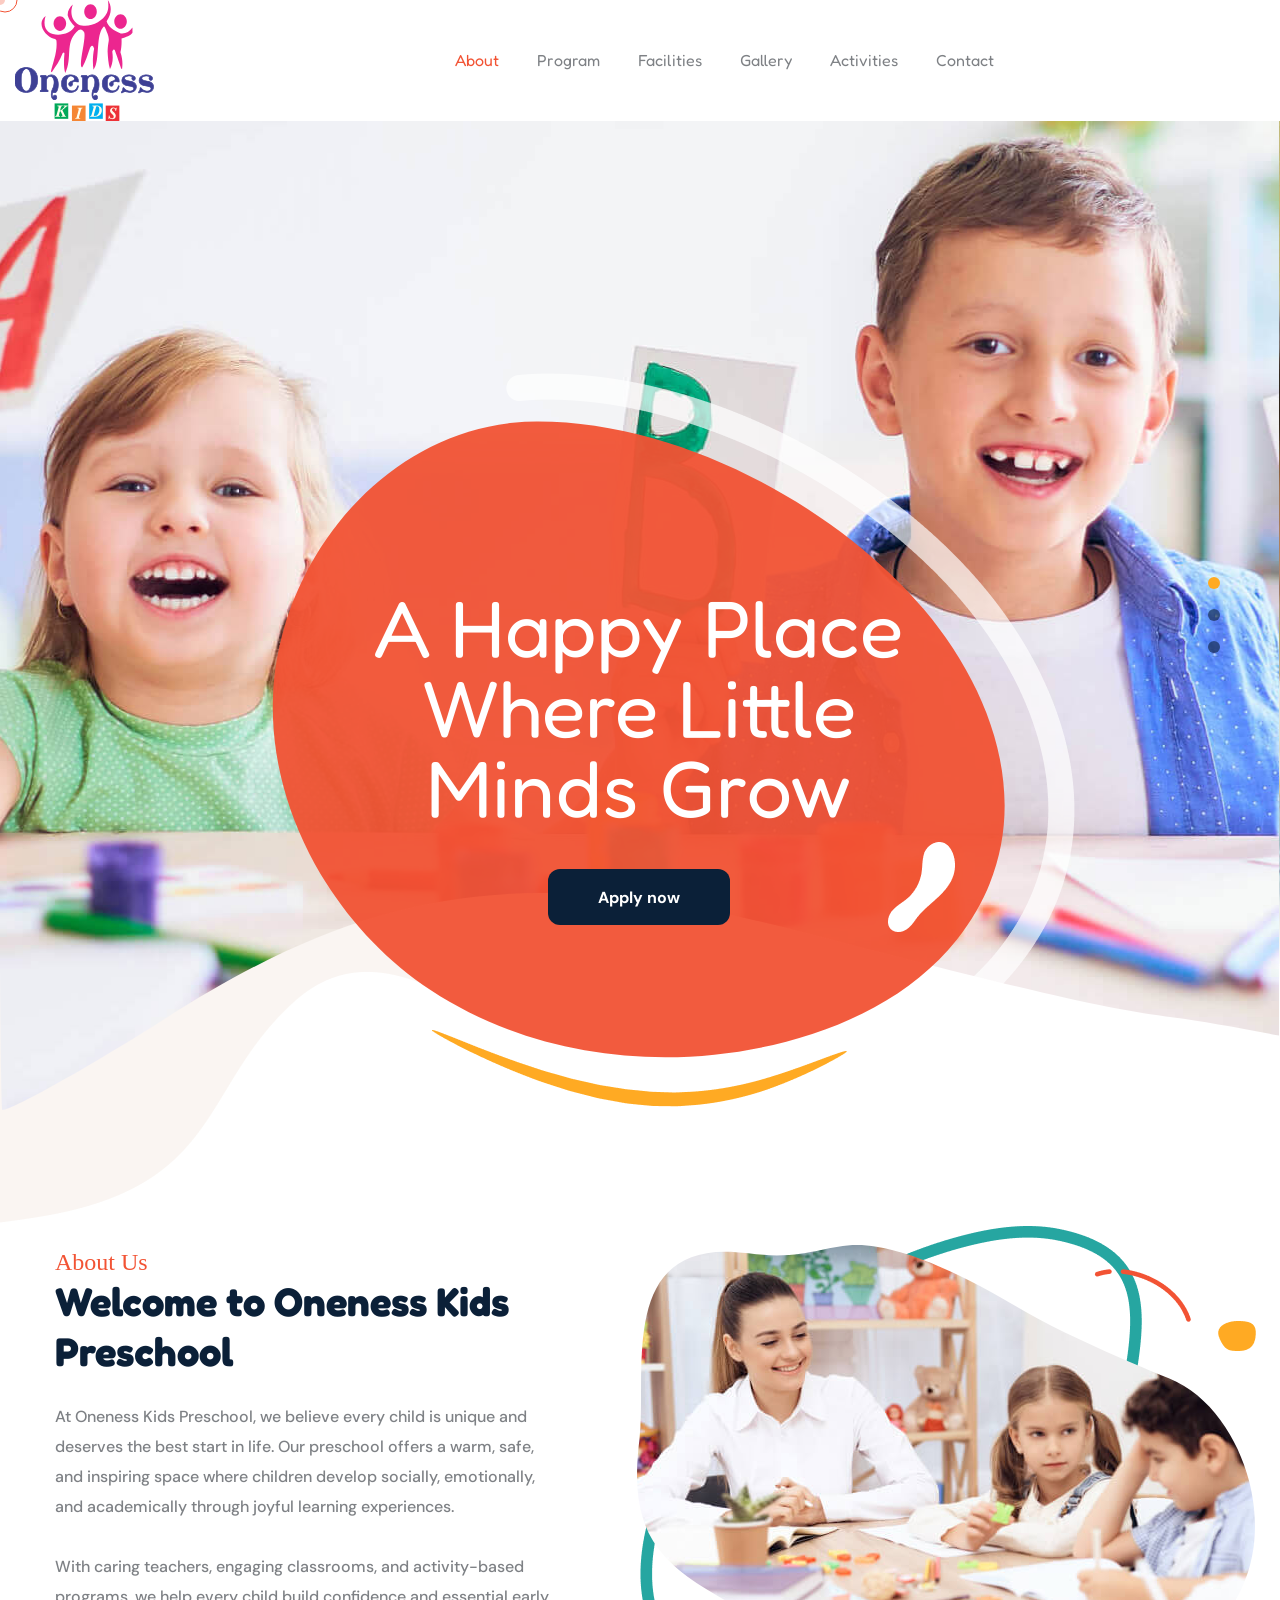
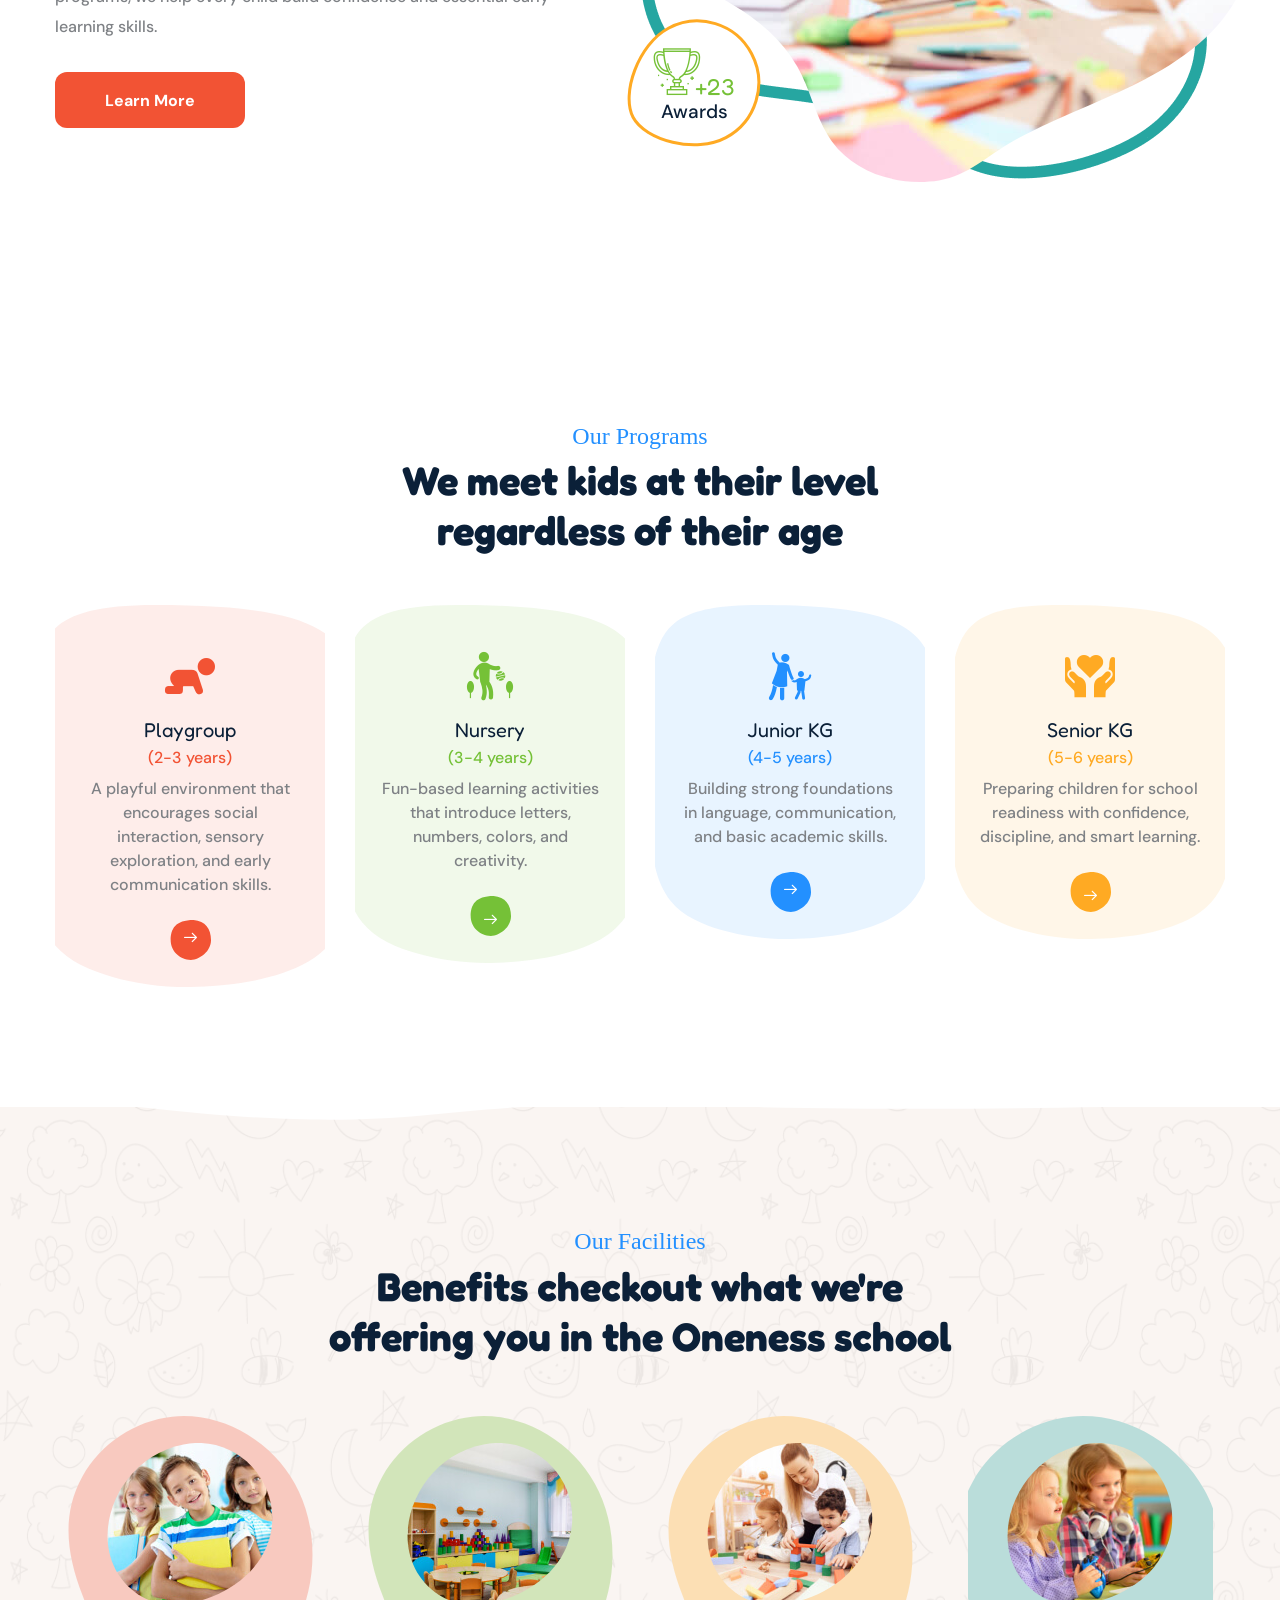
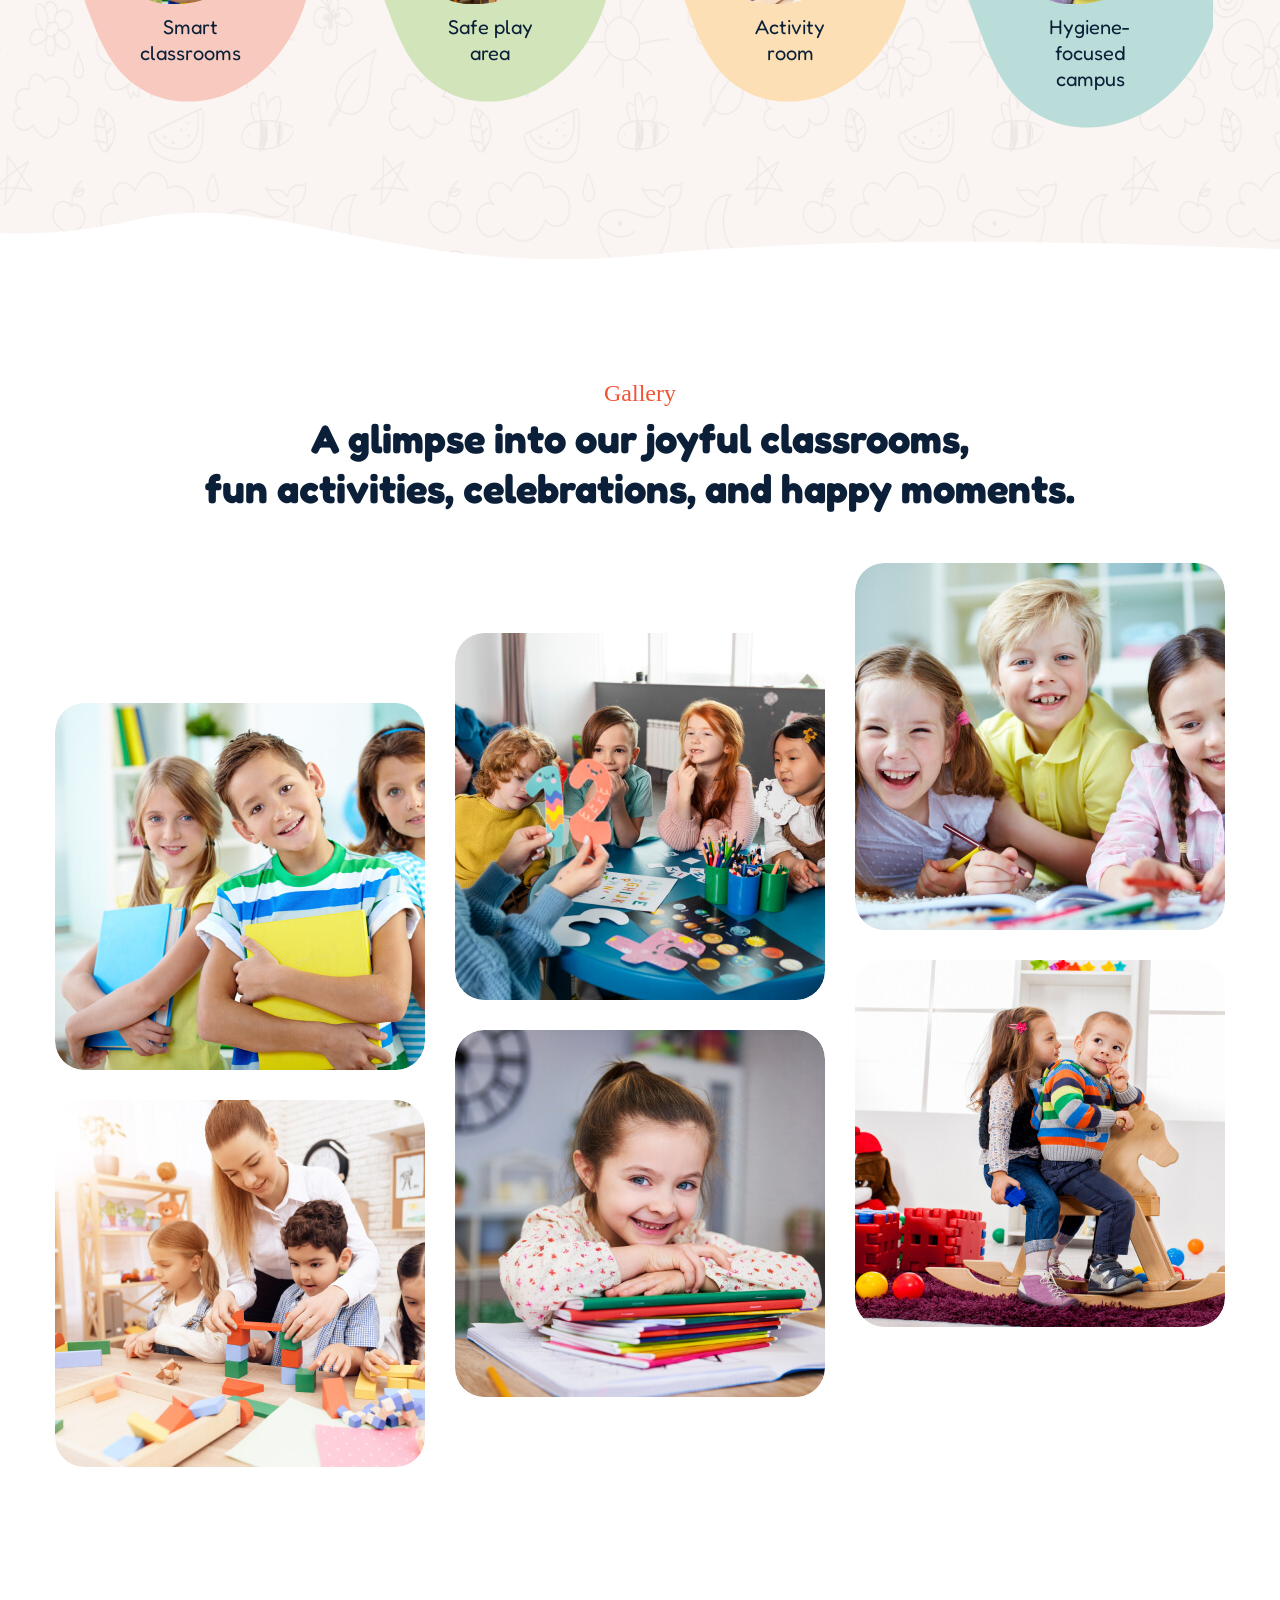
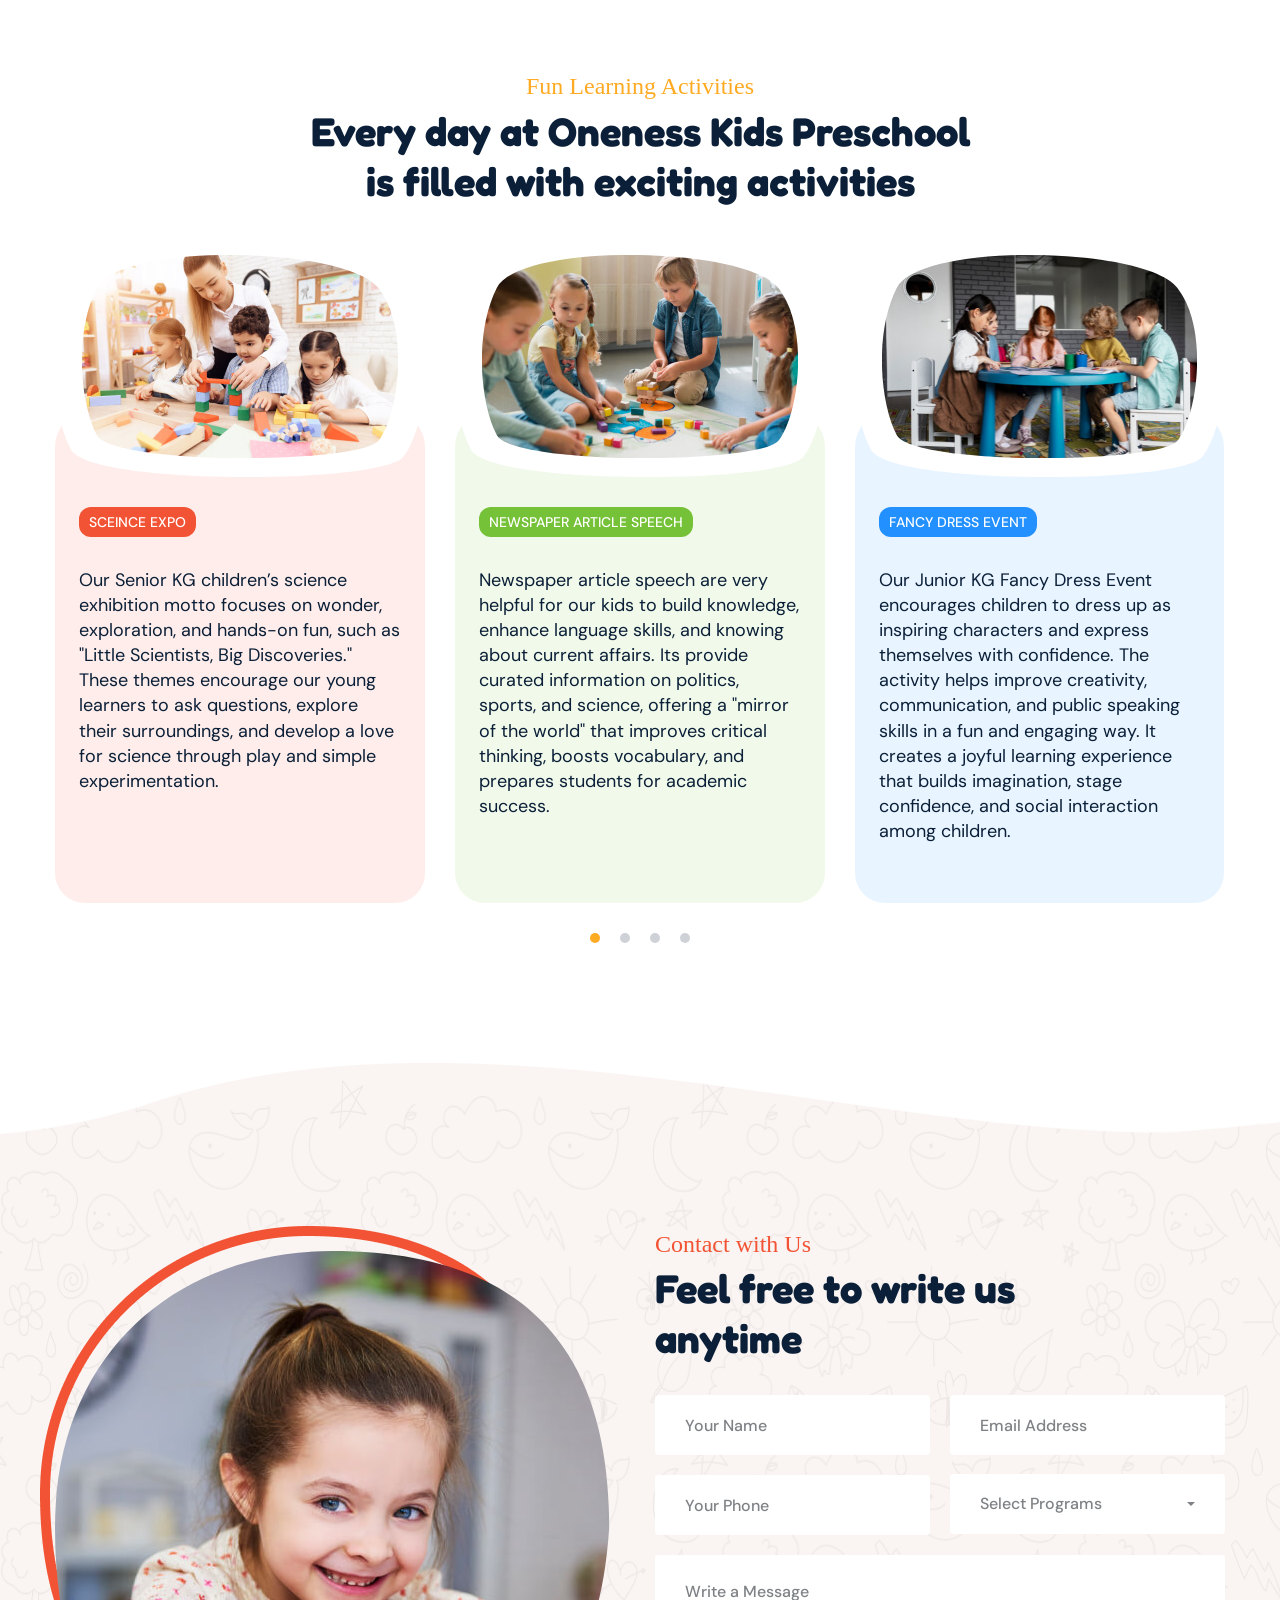
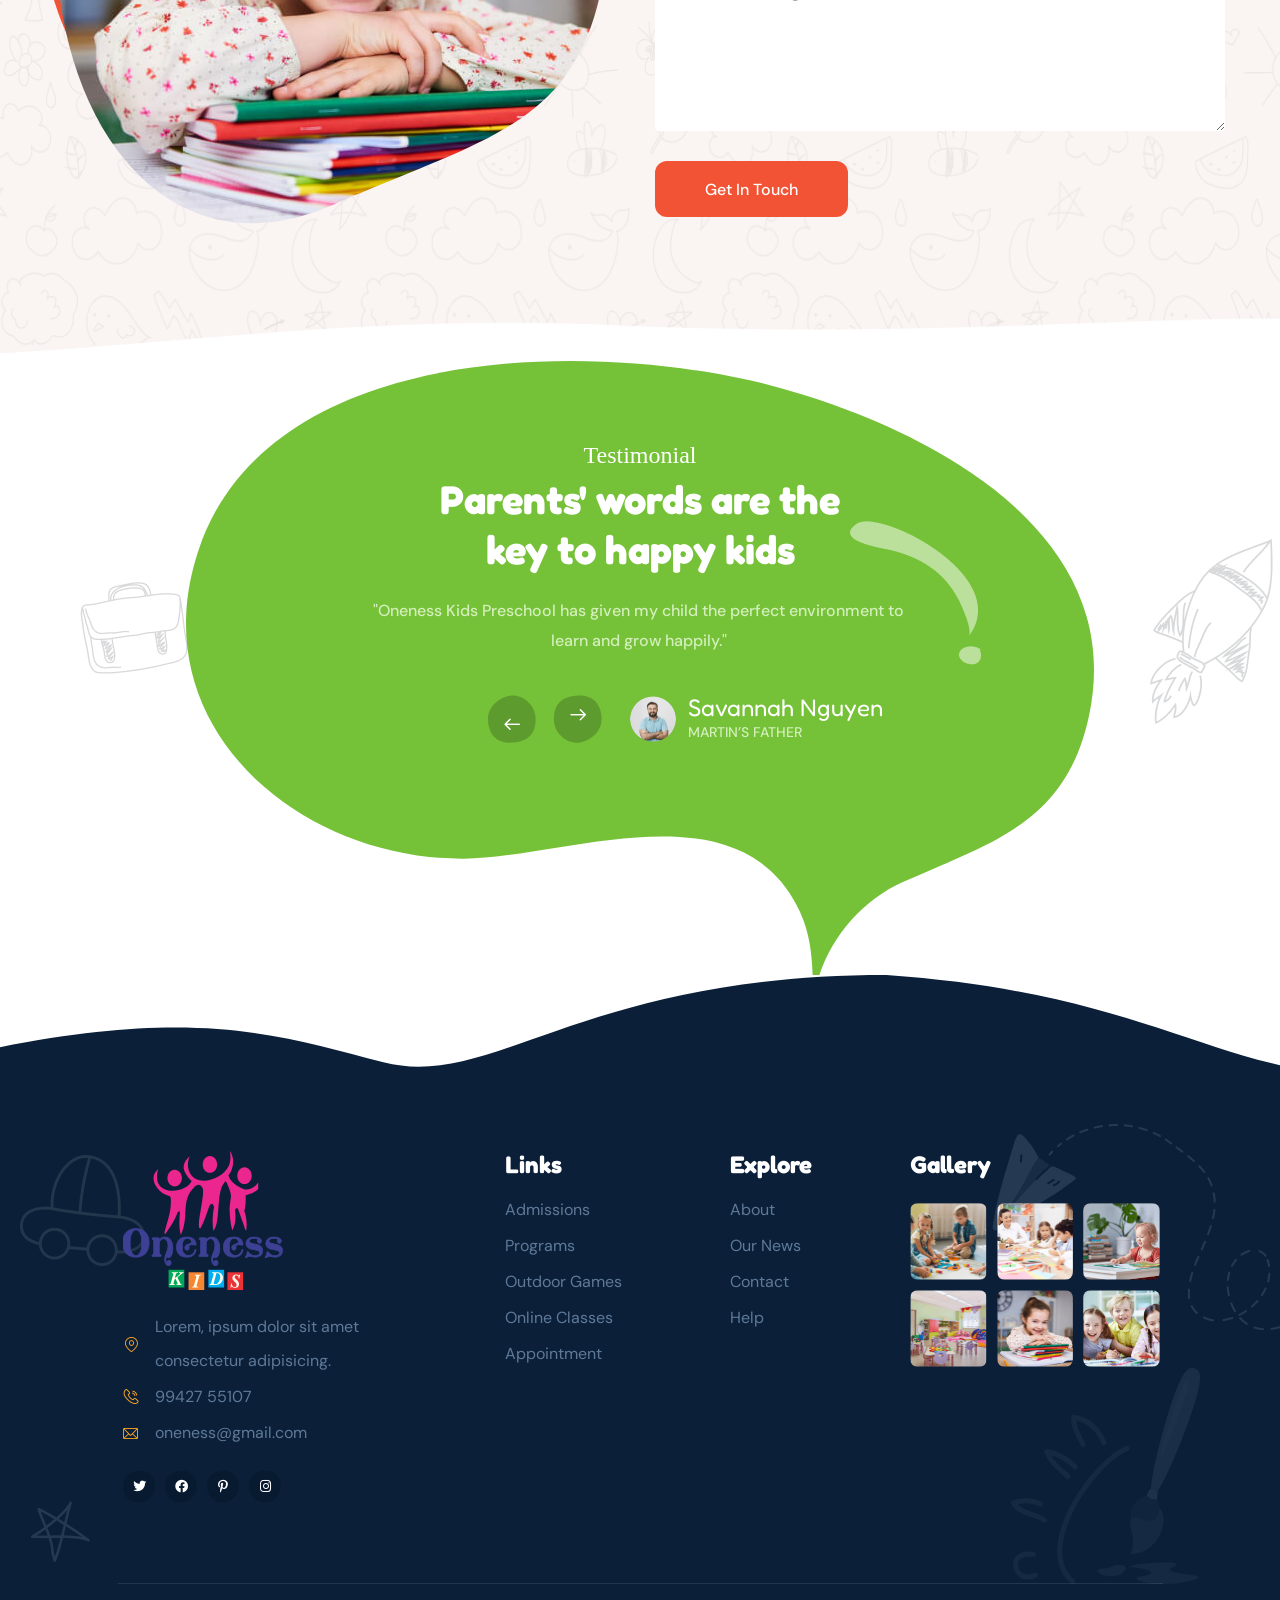
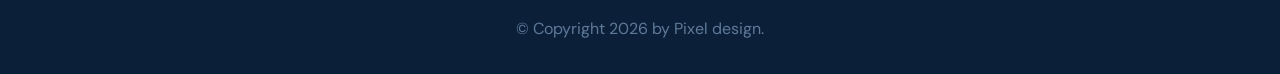
==== commit a7e17bf4: "twelth commit" ====
--- a/index.html
+++ b/index.html
@@ -601,11 +601,10 @@
 											style="background-image: url(assets/images/blog/blog-4-3.jpg);"></div>
 									</div>
 									<p class="blog-card-four__image__link"><span
-											class="sr-only">Our junior kg children fancy dress event is an educational activity where children wear
-creative costumes, often based on themes like animals, community helpers, or national
-leaders, to boost confidence and public speaking skills. Typically held in pre-primary or
-primary schools, participants dress up and deliver a few lines of dialogue to showcase their
-character, fostering creativity and acting abilities.</span><!-- /.sr-only --></p>
+											class="sr-only">Our Junior KG Fancy Dress Event encourages children to dress up as inspiring characters and
+express themselves with confidence. The activity helps improve creativity, communication,
+and public speaking skills in a fun and engaging way. It creates a joyful learning experience
+that builds imagination, stage confidence, and social interaction among children.</span><!-- /.sr-only --></p>
 								</div><!-- /.blog-card-four__image -->
 							</div>
 							<div class="blog-card-four__content">
@@ -613,11 +612,10 @@
 									<p class="blog-card-four__category">FANCY DRESS EVENT</p>
 									
 								</div><!-- /.blog-card-four__content__top -->
-								<h3 class="blog-card-four__title"><p>Our junior kg children fancy dress event is an educational activity where children wear
-creative costumes, often based on themes like animals, community helpers, or national
-leaders, to boost confidence and public speaking skills. Typically held in pre-primary or
-primary schools, participants dress up and deliver a few lines of dialogue to showcase their
-character, fostering creativity and acting abilities.</p></h3><!-- /.blog-card-four__title -->
+								<h3 class="blog-card-four__title"><p>Our Junior KG Fancy Dress Event encourages children to dress up as inspiring characters and
+express themselves with confidence. The activity helps improve creativity, communication,
+and public speaking skills in a fun and engaging way. It creates a joyful learning experience
+that builds imagination, stage confidence, and social interaction among children.</p></h3><!-- /.blog-card-four__title -->
 								
 							</div><!-- /.blog-card-four__content -->
 						</div><!-- /.blog-card-four -->
@@ -640,11 +638,10 @@
 											style="background-image: url(assets/images/blog/blog-4-3.jpg);"></div>
 									</div>
 									<p class="blog-card-four__image__link"><span
-											class="sr-only">Our Vegetable market dramatic play is crucial for children, fostering cognitive, social, and
-physical development through imaginative, real-life scenarios. It boosts language and
-communication skills as kids act as buyers and sellers, improves counting and early
-mathematical skills through transactions, and encourages healthy eating habits by
-familiarizing them with diverse produce</span><!-- /.sr-only --></p>
+											class="sr-only">Our Vegetable Market Dramatic Play helps children learn through fun real-life roleplay
+activities. It improves communication, counting, and social interaction skills while
+encouraging teamwork and creativity. The activity also creates awareness about healthy
+eating habits and different types of vegetables and fruits.</span><!-- /.sr-only --></p>
 								</div><!-- /.blog-card-four__image -->
 							</div>
 							<div class="blog-card-four__content">
@@ -652,11 +649,10 @@
 									<p class="blog-card-four__category">VEGETABLE MARKET DRAMATIC PLAY</p>
 									
 								</div><!-- /.blog-card-four__content__top -->
-								<h3 class="blog-card-four__title"><p>Our Vegetable market dramatic play is crucial for children, fostering cognitive, social, and
-physical development through imaginative, real-life scenarios. It boosts language and
-communication skills as kids act as buyers and sellers, improves counting and early
-mathematical skills through transactions, and encourages healthy eating habits by
-familiarizing them with diverse produce</p></h3><!-- /.blog-card-four__title -->
+								<h3 class="blog-card-four__title"><p>Our Vegetable Market Dramatic Play helps children learn through fun real-life roleplay
+activities. It improves communication, counting, and social interaction skills while
+encouraging teamwork and creativity. The activity also creates awareness about healthy
+eating habits and different types of vegetables and fruits.</p></h3><!-- /.blog-card-four__title -->
 								
 							</div><!-- /.blog-card-four__content -->
 						</div><!-- /.blog-card-four -->
@@ -679,24 +675,20 @@
 											style="background-image: url(assets/images/blog/blog-4-1.jpg);"></div>
 									</div>
 									<p class="blog-card-four__image__link"><span
-											class="sr-only">Grandparents day is very important for kids as it fosters deep, unconditional bonds,
-strengthens intergenerational connections, and honors the wisdom, love, and cultural
-heritage passed down by elders. It promotes empathy, provides emotional stability, and
-
-helps children appreciate their roots while creating lasting, loving memories through shared
-quality time.</span><!-- /.sr-only --></p>
+											class="sr-only">Grandparents Day helps children build strong bonds filled with love, care, and valuable life
+lessons. It teaches kids to respect elders, appreciate family values, and cherish cultural
+traditions. The celebration creates joyful memories and strengthens emotional connection
+between generations.</span><!-- /.sr-only --></p>
 								</div><!-- /.blog-card-four__image -->
 							</div>
 							<div class="blog-card-four__content">
 								<div class="blog-card-four__content__top">
 									<p class="blog-card-four__category">GRANDPARENTS DAY CELEBRATION</p>
 								</div><!-- /.blog-card-four__content__top -->
-								<h3 class="blog-card-four__title"><p>Grandparents day is very important for kids as it fosters deep, unconditional bonds,
-strengthens intergenerational connections, and honors the wisdom, love, and cultural
-heritage passed down by elders. It promotes empathy, provides emotional stability, and
-
-helps children appreciate their roots while creating lasting, loving memories through shared
-quality time.</p></h3><!-- /.blog-card-four__title -->
+								<h3 class="blog-card-four__title"><p>Grandparents Day helps children build strong bonds filled with love, care, and valuable life
+lessons. It teaches kids to respect elders, appreciate family values, and cherish cultural
+traditions. The celebration creates joyful memories and strengthens emotional connection
+between generations.</p></h3><!-- /.blog-card-four__title -->
 
 							</div><!-- /.blog-card-four__content -->
 						</div><!-- /.blog-card-four -->
@@ -719,11 +711,10 @@
 											style="background-image: url(assets/images/blog/blog-4-2.jpg);"></div>
 									</div>
 									<p class="blog-card-four__image__link"><span
-											class="sr-only">Fruit Salad Day is a vital, interactive learning experience that educates children on the
-importance of nutrition, promotes healthy eating habits over junk food, and encourages
-teamwork. By engaging their senses to explore different tastes, textures, and colors,
-children learn to enjoy fresh fruits while developing fine motor skills through washing,
-peeling, and cutting activities</span><!-- /.sr-only --></p>
+											class="sr-only">Fruit Salad Day teaches children the importance of healthy eating through fun and
+interactive activities. Kids explore different fruits, colors, tastes, and textures while learning
+teamwork and sharing skills. The activity also helps improve fine motor skills through
+washing, peeling, and mixing fruits together./span><!-- /.sr-only --></p>
 								</div><!-- /.blog-card-four__image -->
 							</div>
 							<div class="blog-card-four__content">
@@ -731,11 +722,10 @@
 									<p class="blog-card-four__category">FRUIT SALAD DAY</p>
 									
 								</div><!-- /.blog-card-four__content__top -->
-								<h3 class="blog-card-four__title"><p>Fruit Salad Day is a vital, interactive learning experience that educates children on the
-importance of nutrition, promotes healthy eating habits over junk food, and encourages
-teamwork. By engaging their senses to explore different tastes, textures, and colors,
-children learn to enjoy fresh fruits while developing fine motor skills through washing,
-peeling, and cutting activities</p></h3><!-- /.blog-card-four__title -->
+								<h3 class="blog-card-four__title"><p>Fruit Salad Day teaches children the importance of healthy eating through fun and
+interactive activities. Kids explore different fruits, colors, tastes, and textures while learning
+teamwork and sharing skills. The activity also helps improve fine motor skills through
+washing, peeling, and mixing fruits together./p></h3><!-- /.blog-card-four__title -->
 								
 							</div><!-- /.blog-card-four__content -->
 						</div><!-- /.blog-card-four -->
@@ -832,22 +822,20 @@
 											style="background-image: url(assets/images/blog/blog-4-1.jpg);"></div>
 									</div>
 									<p class="blog-card-four__image__link"><span
-											class="sr-only">Celebrating Diwali in kindergarten fosters cultural awareness, inclusivity, and community,
-teaching children about the triumph of light over darkness and good over evil. It promotes
-social-emotional growth through sharing, creativity through hands-on activities like diyas
-and rangoli, and instills values like kindness and gratitude, enhancing holistic development
-in young minds.</span><!-- /.sr-only --></p>
+											class="sr-only">Diwali celebration helps children learn about culture, traditions, and the victory of good
+over evil. Kids enjoy creative activities like rangoli, diyas, and festive crafts that encourage
+imagination and teamwork. The celebration also teaches values such as kindness, sharing,
+gratitude, and togetherness in a joyful way.</span><!-- /.sr-only --></p>
 								</div><!-- /.blog-card-four__image -->
 							</div>
 							<div class="blog-card-four__content">
 								<div class="blog-card-four__content__top">
 									<p class="blog-card-four__category">DIWALI CELEBRATION</p>
 								</div><!-- /.blog-card-four__content__top -->
-								<h3 class="blog-card-four__title"><p>Celebrating Diwali in kindergarten fosters cultural awareness, inclusivity, and community,
-teaching children about the triumph of light over darkness and good over evil. It promotes
-social-emotional growth through sharing, creativity through hands-on activities like diyas
-and rangoli, and instills values like kindness and gratitude, enhancing holistic development
-in young minds.</p></h3><!-- /.blog-card-four__title -->
+								<h3 class="blog-card-four__title"><p>Diwali celebration helps children learn about culture, traditions, and the victory of good
+over evil. Kids enjoy creative activities like rangoli, diyas, and festive crafts that encourage
+imagination and teamwork. The celebration also teaches values such as kindness, sharing,
+gratitude, and togetherness in a joyful way.</p></h3><!-- /.blog-card-four__title -->
 								
 							</div><!-- /.blog-card-four__content -->
 						</div><!-- /.blog-card-four -->
--- a/assets/css/kidearn.css
+++ b/assets/css/kidearn.css
@@ -14346,4 +14346,26 @@
   max-width: 116px;
   margin: 0 auto;
 }
+.owl-carousel .owl-stage {
+  display: flex;
+  align-items: stretch;
+}
+.owl-carousel.owl-drag .owl-item {
+  height: unset;
+}
+.owl-carousel.owl-drag .owl-item .item {
+  height: 100%;
+}
+.owl-carousel.owl-drag .owl-item .blog-card-four {
+  height: 100%;
+  border-bottom-left-radius: 30px;
+  border-bottom-right-radius: 30px;
+  overflow: hidden;
+}
+.blog-card-four__image-wrapper {
+  height: unset;
+}
+.blog-card-four__content {
+  height: 100%;
+}
 /*# sourceMappingURL=kidearn.css.map */
